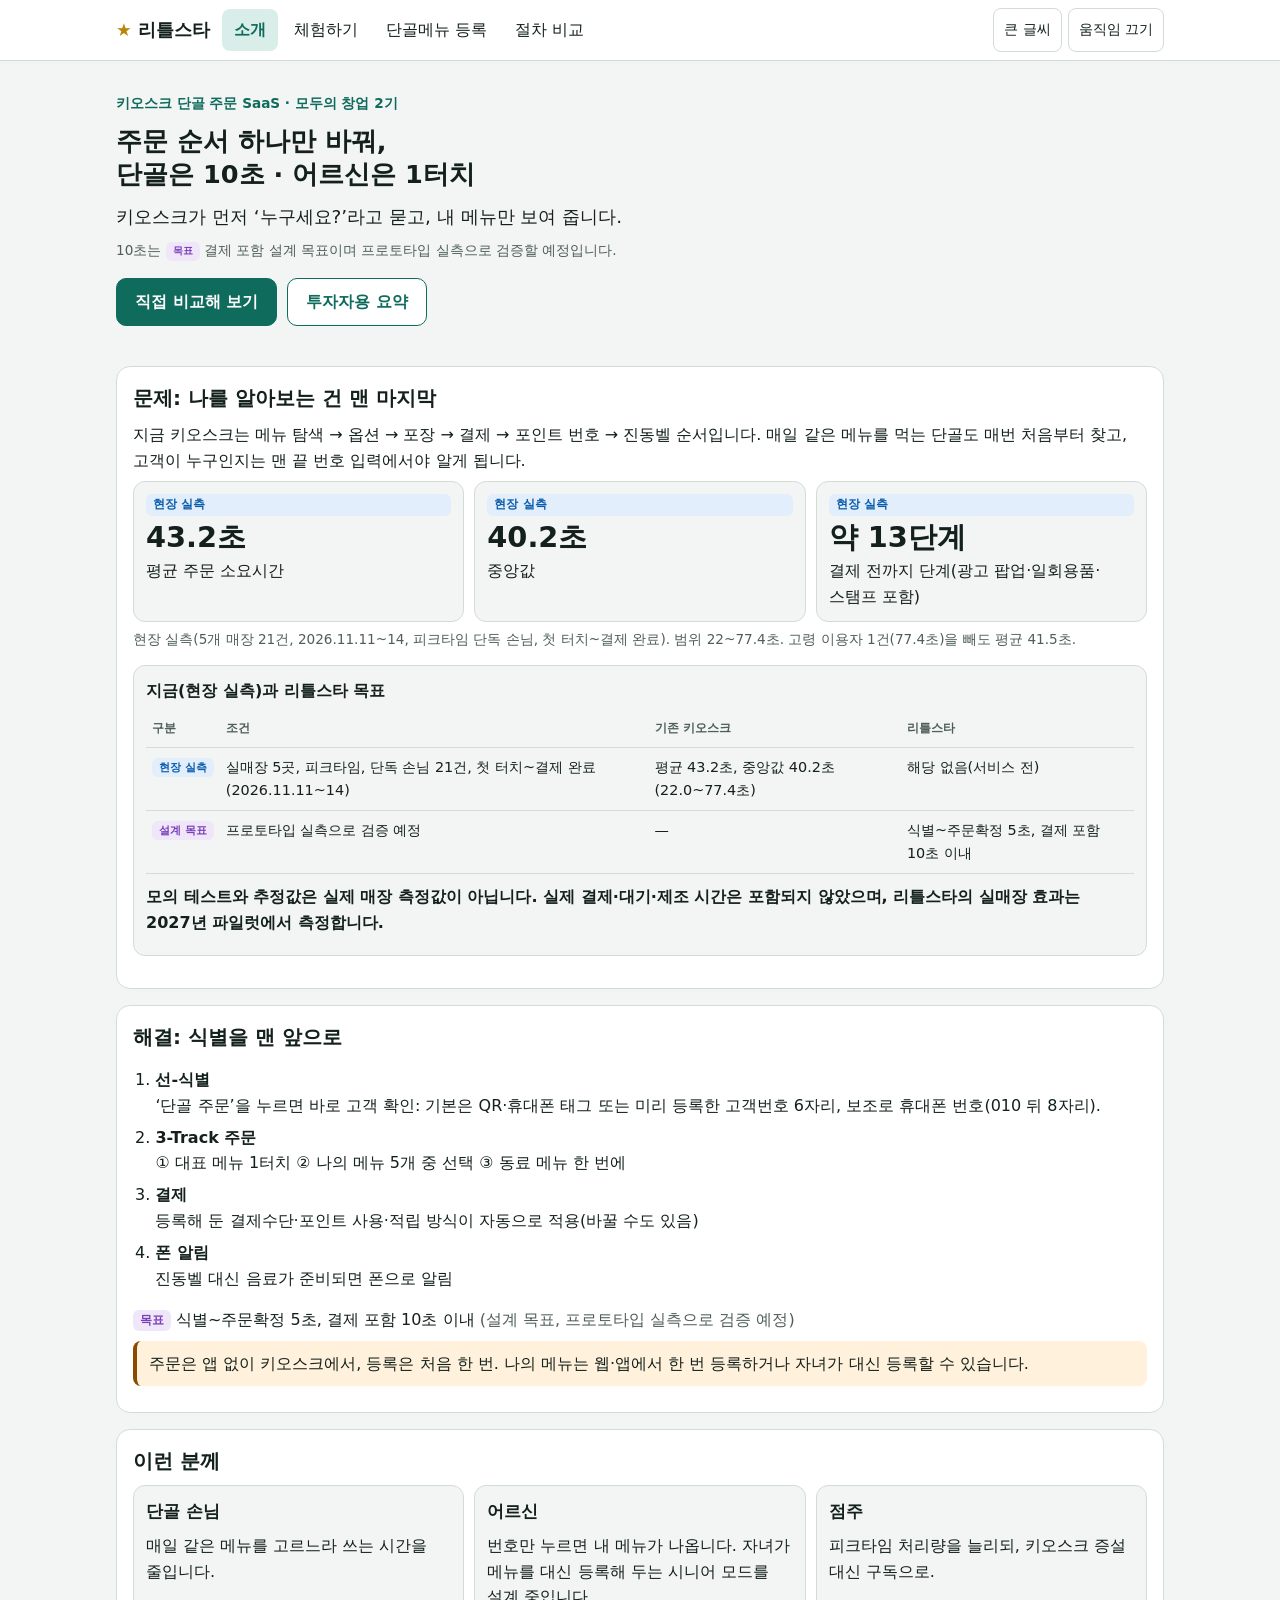
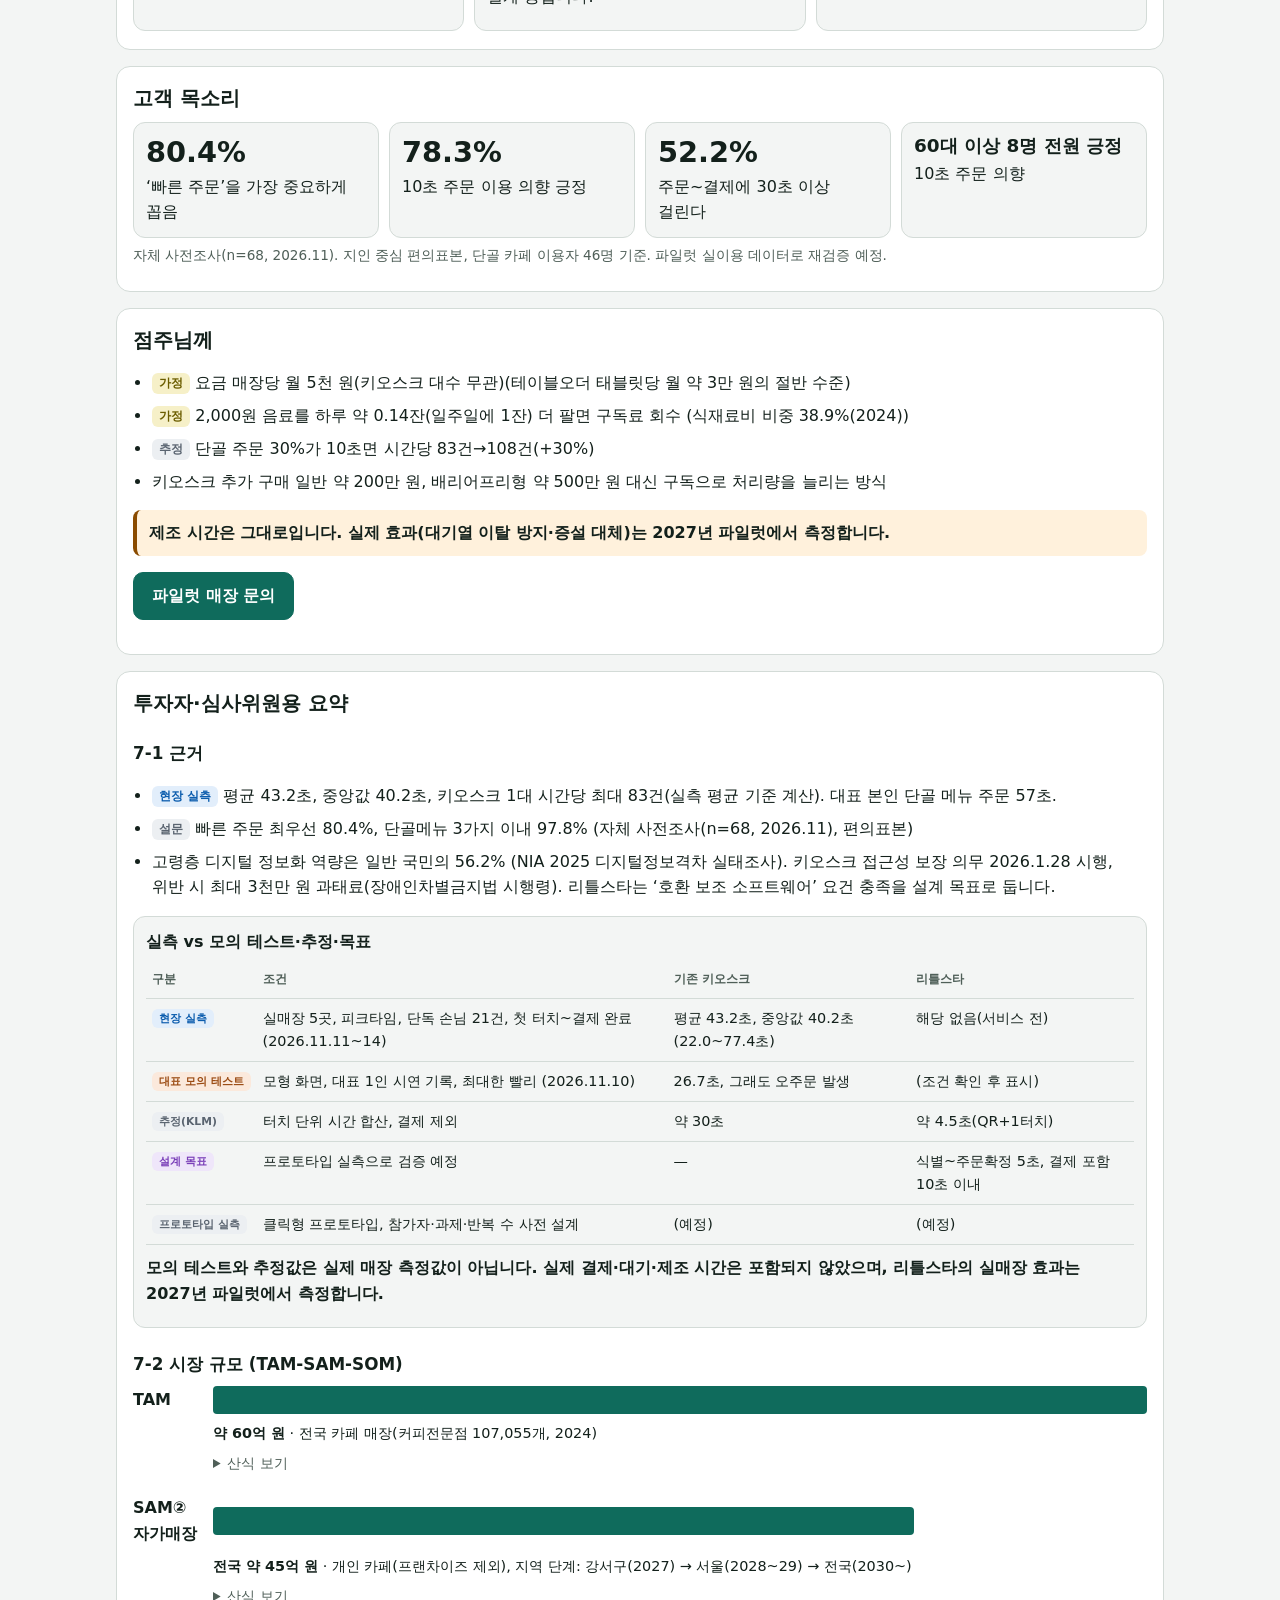
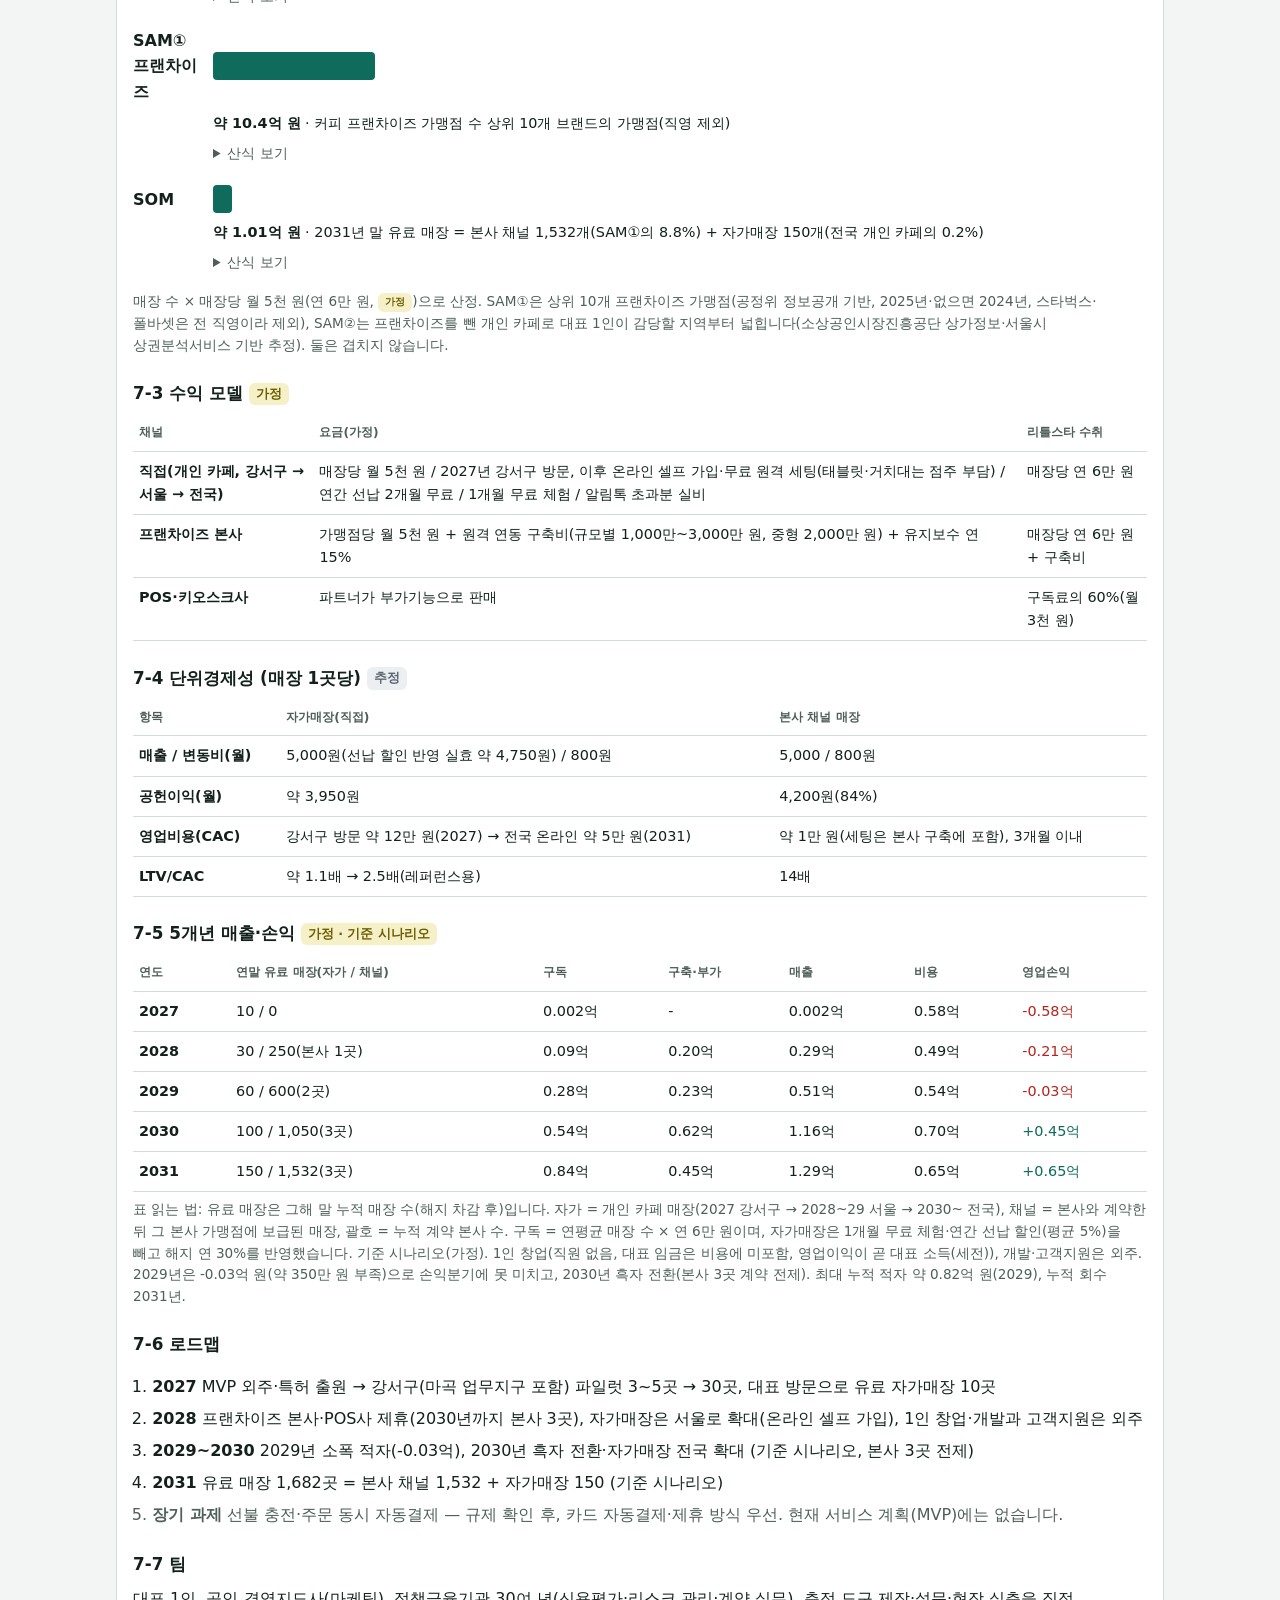
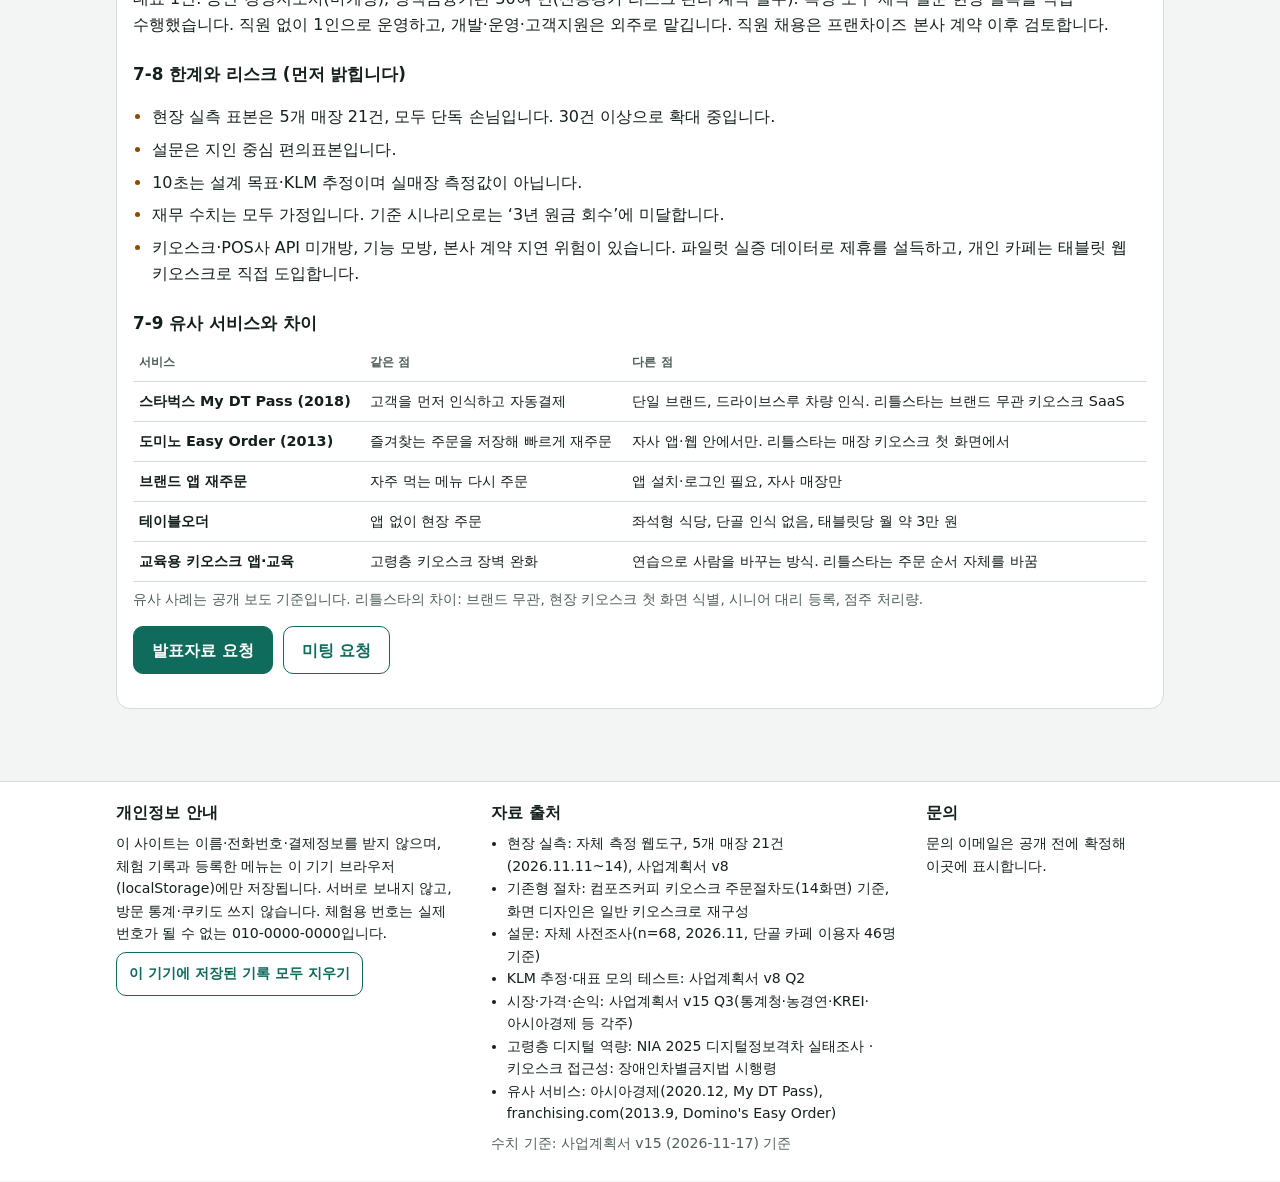
==== index.html @ 7ba75faf "리틀스타 웹 체험 공개 페이지 Co-Authored-By: Claude Opus 5.5 <noreply@anthropic.com> Claude-Session: https://cla" ====
<!doctype html>
<html lang="ko">
<head>
<meta charset="utf-8">
<meta name="viewport" content="width=device-width, initial-scale=1, viewport-fit=cover">
<title>리틀스타 주문 비교</title>
<meta name="description" content="키오스크가 먼저 '누구세요?'라고 묻고, 내 메뉴만 보여 줍니다. 기존형 키오스크와 리틀스타 주문 순서를 직접 비교해 보세요.">
<meta property="og:title" content="리틀스타 · 주문 순서 하나만 바꿔, 단골은 10초">
<meta property="og:description" content="기존형 키오스크와 리틀스타로 같은 메뉴를 모의 주문해 보고 시간 차이를 직접 확인하세요. (웹 모의 체험, 실제 매장 측정값 아님)">
<meta property="og:type" content="website">
<meta property="og:locale" content="ko_KR">
<meta property="og:image" content="og.png">
<meta name="robots" content="noindex">
<style>
/* 리틀스타 소개 사이트 — 모바일 우선, 외부 폰트·라이브러리 없음(오프라인 시연 대비) */
:root{
  --bg:#f3f5f4; --surface:#ffffff; --line:#d3dbd7; --fg:#13201b; --muted:#4f5f58;
  --accent:#0f6b5c; --accent-fg:#ffffff; --accent-soft:#d9eee8;
  --warn:#8a4b00; --warn-soft:#fff1dc;
  --star:#b8860b; --star-soft:#fff6d6;
  --c-field:#0b5cad; --c-field-bg:#e2eefb;
  --c-target:#7a3fb8; --c-target-bg:#efe6fa;
  --c-est:#5a6470; --c-est-bg:#eceff2;
  --c-mock:#9a4a12; --c-mock-bg:#fbe9dc;
  --c-mine:#0f6b5c; --c-mine-bg:#d9eee8;
  --c-assume:#6b5d00; --c-assume-bg:#f6f0c8;
  --k-bg:#20262b; --k-surface:#2c343a; --k-fg:#f3f5f4; --k-btn:#ffffff; --k-btn-fg:#13201b; --k-accent:#e0592a;
  --font:"Apple SD Gothic Neo","Malgun Gothic","Noto Sans KR",system-ui,sans-serif;
  --mono:ui-monospace,"SF Mono",Menlo,Consolas,monospace;
  --fs:16px; --kbtn:56px;
  color-scheme:light;
}
@media (prefers-color-scheme: dark){:root:not([data-theme="light"]){
  --bg:#0f1513; --surface:#18201d; --line:#33403a; --fg:#e7eeea; --muted:#a5b5ad;
  --accent:#4cc3aa; --accent-fg:#06231d; --accent-soft:#173a32;
  --warn:#f0b35a; --warn-soft:#3a2a12; --star:#f2c94c; --star-soft:#3a3115;
  --c-field:#8cc2ff; --c-field-bg:#13304f; --c-target:#cfa8ff; --c-target-bg:#33204f;
  --c-est:#c3ccd5; --c-est-bg:#2a3138; --c-mock:#ffb98a; --c-mock-bg:#46260f;
  --c-mine:#7fe0c9; --c-mine-bg:#173a32; --c-assume:#efe08a; --c-assume-bg:#3b3510;
  color-scheme:dark}}
:root[data-theme="dark"]{
  --bg:#0f1513; --surface:#18201d; --line:#33403a; --fg:#e7eeea; --muted:#a5b5ad;
  --accent:#4cc3aa; --accent-fg:#06231d; --accent-soft:#173a32;
  --warn:#f0b35a; --warn-soft:#3a2a12; --star:#f2c94c; --star-soft:#3a3115;
  color-scheme:dark}
html.big{--fs:20px; --kbtn:72px}
*{box-sizing:border-box}
[hidden]{display:none!important}
html{scroll-behavior:smooth}
html.calm{scroll-behavior:auto}
html.calm *{animation:none!important;transition:none!important}
@media (prefers-reduced-motion: reduce){html{scroll-behavior:auto} *{animation:none!important;transition:none!important}}
body{margin:0;background:var(--bg);color:var(--fg);font-family:var(--font);font-size:var(--fs);line-height:1.6;word-break:keep-all;overflow-wrap:anywhere;padding-bottom:calc(72px + env(safe-area-inset-bottom,0px))}
a{color:var(--accent)}
:focus-visible{outline:3px solid var(--accent);outline-offset:2px}
[tabindex="-1"]:focus{outline:none}
.sr{position:absolute!important;width:1px;height:1px;overflow:hidden;clip:rect(0 0 0 0);white-space:nowrap}
.skip{position:absolute;left:-999px;top:0;background:var(--accent);color:var(--accent-fg);padding:8px 12px;z-index:100}
.skip:focus{left:8px}
.muted{color:var(--muted)} .small{font-size:.85em}
h1{font-size:1.6em;line-height:1.3;margin:.4em 0 .4em;text-wrap:balance}
h2{font-size:1.25em;line-height:1.35;margin:0 0 .5em}
h3{font-size:1.05em;margin:1.4em 0 .5em}
p{margin:.5em 0}

/* top bar */
.topbar{position:sticky;top:0;z-index:20;background:var(--surface);border-bottom:1px solid var(--line)}
.topbar-in{max-width:1080px;margin:0 auto;padding:8px 16px;display:flex;align-items:center;gap:12px;flex-wrap:wrap}
.brand{font-weight:800;text-decoration:none;color:var(--fg);font-size:1.1em;display:flex;align-items:center;gap:6px}
.logo{color:var(--star)}
.nav{display:none;gap:4px;flex:1}
.nav a{padding:8px 12px;border-radius:8px;text-decoration:none;color:var(--fg)}
.nav a[aria-current="page"]{background:var(--accent-soft);color:var(--accent);font-weight:700}
.prefs{margin-left:auto;display:flex;gap:6px}
.pref{font:inherit;font-size:.85em;min-height:44px;padding:4px 10px;border-radius:8px;border:1px solid var(--line);background:var(--surface);color:var(--fg);cursor:pointer}
.pref[aria-pressed="true"]{background:var(--accent);color:var(--accent-fg);border-color:var(--accent)}
.tabbar{position:fixed;left:0;right:0;bottom:0;z-index:20;display:grid;grid-template-columns:repeat(4,1fr);background:var(--surface);border-top:1px solid var(--line);padding-bottom:env(safe-area-inset-bottom,0px)}
.tabbar a{display:flex;flex-direction:column;align-items:center;justify-content:center;min-height:60px;text-decoration:none;color:var(--muted);font-size:.8em;gap:2px}
.tabbar a span{font-size:1.3em;line-height:1}
.tabbar a[aria-current="page"]{color:var(--accent);font-weight:700}
@media (min-width:760px){.nav{display:flex}.tabbar{display:none}body{padding-bottom:0}}

main{max-width:1080px;margin:0 auto;padding:8px 16px 32px;outline:none}
.page{display:block}
.hero{padding:24px 0 8px}
.eyebrow{color:var(--accent);font-weight:700;font-size:.85em;margin:0}
.lead{font-size:1.15em}
.lead.sm{font-size:1.05em}
.cta-row{display:flex;gap:10px;flex-wrap:wrap;margin:16px 0}
.btn{display:inline-flex;align-items:center;justify-content:center;min-height:48px;padding:8px 18px;border-radius:10px;border:1.5px solid var(--accent);color:var(--accent);background:var(--surface);font:inherit;font-weight:700;text-decoration:none;cursor:pointer}
.btn.primary{background:var(--accent);color:var(--accent-fg)}
.btn.sm{min-height:44px;font-size:.9em;padding:6px 12px}
.btn.ghost{border-color:var(--line);color:var(--fg)}
.btn:disabled{opacity:.45;cursor:default}
.sec{background:var(--surface);border:1px solid var(--line);border-radius:14px;padding:18px 16px;margin:16px 0}
.cards3,.cards4{display:grid;gap:10px;grid-template-columns:1fr}
@media (min-width:560px){.cards3{grid-template-columns:repeat(3,1fr)}.cards4{grid-template-columns:repeat(2,1fr)}}
@media (min-width:900px){.cards4{grid-template-columns:repeat(4,1fr)}}
.card,.stat-card{border:1px solid var(--line);border-radius:12px;padding:12px;background:var(--bg)}
.card h3{margin:0 0 .3em}
.stat-card{display:flex;flex-direction:column;gap:4px}
.big-num{font-size:1.8em;line-height:1.2;font-variant-numeric:tabular-nums}
.big-num.sm{font-size:1.15em}
.foot{font-size:.85em;color:var(--muted)}
.note{background:var(--warn-soft);border-left:4px solid var(--warn);padding:10px 12px;border-radius:8px}
.note.strong{font-weight:700}
.chip{display:inline-block;font-size:.75em;font-weight:700;border-radius:6px;padding:1px 7px;vertical-align:.1em;white-space:nowrap}
.t-field{background:var(--c-field-bg);color:var(--c-field)}
.t-target{background:var(--c-target-bg);color:var(--c-target)}
.t-estimate{background:var(--c-est-bg);color:var(--c-est)}
.t-mock{background:var(--c-mock-bg);color:var(--c-mock)}
.t-mine{background:var(--c-mine-bg);color:var(--c-mine)}
.t-assume{background:var(--c-assume-bg);color:var(--c-assume)}
.t-survey{background:var(--c-est-bg);color:var(--c-est)}
.t-long{background:var(--warn-soft);color:var(--warn)}
.flow{padding-left:1.4em}
.flow li{margin:.4em 0}
.flow li b{display:block}
.ticks{padding-left:1.2em}
.ticks li{margin:.45em 0}
.ticks.warn li::marker{color:var(--warn)}
.road{padding-left:1.2em}
.road li{margin:.4em 0}
.road li.long{color:var(--muted)}

/* comparison block (PRD 4.4) */
.cmp{border:1px solid var(--line);border-radius:12px;padding:12px;margin:14px 0;background:var(--bg)}
.cmp h3,.cmp h4{margin:0 0 .5em;font-size:1em}
.tbl-wrap{overflow-x:auto;-webkit-overflow-scrolling:touch;max-width:100%}
.tbl{border-collapse:collapse;width:100%;font-size:.9em}
.tbl th,.tbl td{border-bottom:1px solid var(--line);padding:8px 6px;text-align:left;vertical-align:top}
.tbl thead th{font-size:.85em;color:var(--muted);font-weight:600}
.tbl tbody th{font-weight:700}
.cmp-cards{display:none}
@media (max-width:640px){
  .cmp .tbl{display:none}
  .cmp-cards{display:flex;flex-direction:column;gap:8px}
  .cmp-card{border:1px solid var(--line);border-radius:10px;padding:10px;background:var(--surface)}
  .cmp-card .cond{font-size:.85em;color:var(--muted)}
  .cmp-card dl{display:grid;grid-template-columns:auto 1fr;gap:2px 10px;margin:.4em 0 0}
  .cmp-card dt{color:var(--muted);font-size:.85em}
  .cmp-card dd{margin:0}
}
.cmp-fixed{font-size:1em;font-weight:600;margin-top:10px}

/* market bars */
.market{display:flex;flex-direction:column;gap:10px}
.mk{display:grid;grid-template-columns:4.5em 1fr;gap:8px;align-items:center}
.mk .bar{height:28px;background:var(--accent);border-radius:4px;min-width:6px}
.mk .lab{font-weight:700}
.mk .val{grid-column:2;font-size:.9em}
.mk details{grid-column:2;font-size:.85em;color:var(--muted)}
.mk summary{cursor:pointer;min-height:32px}

/* P&L */
.pnl table{display:none}
.pnl .yr{border:1px solid var(--line);border-radius:10px;padding:10px;margin:8px 0;background:var(--bg)}
.pnl .yr dl{display:grid;grid-template-columns:auto 1fr;gap:2px 12px;margin:.3em 0 0}
.pnl .yr dt{color:var(--muted);font-size:.85em}
.pnl .yr dd{margin:0;font-variant-numeric:tabular-nums}
.neg{color:#b3261e} .pos{color:var(--accent)}
@media (prefers-color-scheme: dark){.neg{color:#ff8a80}}
@media (min-width:700px){.pnl table{display:table}.pnl .yr{display:none}}

/* P4 steps */
.tabs{display:flex;gap:6px;margin:12px 0;flex-wrap:wrap}
.tabs [role="tab"]{font:inherit;min-height:44px;padding:6px 14px;border-radius:999px;border:1px solid var(--line);background:var(--surface);color:var(--fg);cursor:pointer}
.tabs [aria-selected="true"]{background:var(--accent);color:var(--accent-fg);border-color:var(--accent)}
.steps{display:grid;gap:12px;grid-template-columns:1fr 1fr}
.steps[data-view="legacy"] .col.ls,.steps[data-view="ls"] .col.legacy{display:none}
.steps[data-view="legacy"],.steps[data-view="ls"]{grid-template-columns:1fr}
@media (max-width:520px){.steps[data-view="both"]{grid-template-columns:1fr}}
.col{background:var(--surface);border:1px solid var(--line);border-radius:12px;padding:12px}
.col h2{font-size:1.05em}
.col small{display:block;color:var(--muted);font-weight:400;font-size:.8em}
.col ol{margin:0;padding-left:1.8em}
.col li{padding:5px 4px;border-bottom:1px dashed var(--line)}
.col li.ident{background:var(--star-soft);font-weight:800;border-radius:6px}
.col .here{color:var(--warn);font-weight:700;font-size:.85em;white-space:nowrap}
.col.ls li{padding:12px 4px}
.move{margin-top:10px;font-weight:700;color:var(--star);animation:slideIn 1s ease-out 1}
@keyframes slideIn{from{transform:translateY(240px);opacity:0}to{transform:none;opacity:1}}

/* footer */
.foot-site{background:var(--surface);border-top:1px solid var(--line);margin-top:24px}
.foot-in{max-width:1080px;margin:0 auto;padding:20px 16px;display:grid;gap:18px}
@media (min-width:760px){.foot-in{grid-template-columns:1.2fr 1.4fr .8fr}}
.foot-in h2{font-size:1em}
.foot-in p,.src{font-size:.88em}
.src{padding-left:1.1em;margin:0}

/* ===== P2 체험 ===== */
.task{border:2px solid var(--accent);border-radius:14px;padding:14px;background:var(--surface);margin:12px 0}
.task h2{font-size:1em;color:var(--accent);margin:0 0 .3em}
.task .what{font-size:1.25em;font-weight:800}
.task ul{margin:.3em 0 0;padding-left:1.1em}
.choice{display:grid;gap:10px;margin:12px 0}
@media (min-width:640px){.choice{grid-template-columns:1fr 1fr}}
.timerbar{display:flex;justify-content:space-between;align-items:center;gap:8px;margin:8px 0;font-size:.9em}
.timer{font-family:var(--mono);font-variant-numeric:tabular-nums;font-weight:700;font-size:1.1em}
.order-tag{font-weight:700}

/* kiosk frame — both kiosks share exactly the same button size/feel (공정성 규칙) */
.kiosk{background:var(--k-bg);color:var(--k-fg);border-radius:18px;padding:14px;max-width:520px;margin:0 auto;min-height:520px;display:flex;flex-direction:column;gap:12px;position:relative}
.kiosk .k-head{display:flex;justify-content:space-between;align-items:center;font-size:.85em;color:#c7d0d6}
.kiosk h2{color:var(--k-fg);font-size:1.3em;margin:4px 0;text-align:center}
.kiosk p{color:#dfe5e9}
.kb{font:inherit;font-weight:700;min-height:var(--kbtn);border-radius:12px;border:0;background:var(--k-btn);color:var(--k-btn-fg);padding:8px 10px;cursor:pointer;touch-action:manipulation;-webkit-tap-highlight-color:transparent;font-size:1em;line-height:1.25}
.kb.acc{background:var(--k-accent);color:#fff}
.kb.sec2{background:var(--k-surface);color:var(--k-fg);border:1.5px solid #56626b}
.kb[aria-pressed="true"],.kb[aria-checked="true"]{background:var(--k-accent);color:#fff}
.kb:focus-visible{outline:3px solid #ffd54a;outline-offset:2px}
.kgrid{display:grid;gap:8px;grid-template-columns:1fr 1fr}
.kgrid.three{grid-template-columns:repeat(3,1fr)}
.krow{display:flex;gap:8px;flex-wrap:wrap}
.krow > .kb{flex:1}
.kcats{display:flex;gap:6px;overflow-x:auto;padding-bottom:4px}
.kcats .kb{flex:0 0 auto;min-width:4.6em;padding:6px 12px}
.kitem{display:flex;flex-direction:column;align-items:center;justify-content:center;gap:2px;text-align:center}
.kitem .pr{font-weight:400;font-size:.85em;opacity:.75}
.kpager{display:flex;justify-content:space-between;align-items:center;gap:8px}
.kcart{background:var(--k-surface);border-radius:12px;padding:10px;display:flex;flex-direction:column;gap:8px;margin-top:auto}
.kcart ul{margin:0;padding-left:1.1em;font-size:.9em}
.kfoot{display:flex;gap:8px;margin-top:auto}
.kfoot .kb{flex:1}
.kopt{display:flex;flex-direction:column;gap:6px}
.kopt h3{margin:4px 0 0;font-size:.95em;color:#c7d0d6}
.kmodal{position:fixed;inset:0;background:rgba(10,14,16,.86);z-index:50;color:var(--k-fg);display:flex;align-items:center;justify-content:center;padding:14px}
.kmodal .box{background:var(--k-surface);border-radius:14px;padding:16px;width:100%;max-width:520px;display:flex;flex-direction:column;gap:10px;max-height:100%;overflow:auto}
.kpad{display:grid;grid-template-columns:repeat(3,1fr);gap:8px}
.kphone{font-family:var(--mono);font-size:1.6em;text-align:center;letter-spacing:.06em;background:#11161a;border-radius:10px;padding:10px}
.kwarn{background:#4a3410;color:#ffe2a8;border-radius:10px;padding:8px 10px;font-size:.85em}
.kcheck{display:flex;flex-direction:column;gap:8px}
.kstar{background:linear-gradient(135deg,#ffe28a,#ffc94d);color:#2a1d00}
.kstar small{display:block;font-weight:500}
.kmenu-list{display:flex;flex-direction:column;gap:8px}
.kmenu-list .kb{text-align:left}
.kmenu-list small{display:block;font-weight:400;opacity:.8}
.kdone{text-align:center;padding:30px 0}
.kdone .big{font-size:3em}

/* results */
.result{background:var(--surface);border:1px solid var(--line);border-radius:14px;padding:16px;margin:12px 0}
.result h2{margin-top:0}
.bars{display:flex;flex-direction:column;gap:10px;margin:10px 0}
.barrow{display:grid;grid-template-columns:5.2em 1fr auto;gap:8px;align-items:center}
.barrow .bar{height:22px;border-radius:4px;background:var(--c-mine);min-width:4px}
.barrow .bar.legacy{background:var(--muted)}
.barrow .sec-v{font-family:var(--mono);font-weight:700;font-variant-numeric:tabular-nums}
.rtbl{width:100%;border-collapse:collapse;font-size:.92em}
.rtbl th,.rtbl td{padding:6px 4px;border-bottom:1px solid var(--line);text-align:left}
.rtbl td{font-variant-numeric:tabular-nums}
.disclaimer{border:2px solid var(--warn);background:var(--warn-soft);border-radius:10px;padding:10px 12px;font-size:1em;font-weight:600;margin:12px 0}
.ok{color:var(--accent);font-weight:700}
.bad{color:#b3261e;font-weight:700}
.history{font-size:.9em}
.history li{margin:.2em 0}

/* ===== P3 ===== */
.step-h{display:flex;align-items:center;gap:8px;margin:18px 0 8px}
.step-h .n{display:inline-flex;align-items:center;justify-content:center;width:1.8em;height:1.8em;border-radius:50%;background:var(--accent);color:var(--accent-fg);font-weight:800;font-size:.9em}
.step-h h2{margin:0;font-size:1.1em}
.seg{display:flex;flex-wrap:wrap;gap:6px;margin:6px 0 10px}
.seg button,.pick{font:inherit;min-height:48px;padding:6px 14px;border-radius:10px;border:1.5px solid var(--line);background:var(--surface);color:var(--fg);cursor:pointer}
.seg button[aria-pressed="true"],.pick[aria-pressed="true"]{border-color:var(--accent);background:var(--accent-soft);color:var(--accent);font-weight:700}
.picks{display:grid;grid-template-columns:repeat(2,1fr);gap:6px}
@media (min-width:640px){.picks{grid-template-columns:repeat(3,1fr)}}
.field label{display:block;font-weight:700;margin-bottom:4px}
.field input,.field select{font:inherit;min-height:48px;padding:8px 10px;border:1.5px solid var(--line);border-radius:10px;background:var(--surface);color:var(--fg);width:100%;max-width:360px}
.mylist{list-style:none;padding:0;margin:0;display:flex;flex-direction:column;gap:8px}
.mylist li{border:1px solid var(--line);border-radius:12px;padding:10px;background:var(--surface);display:grid;grid-template-columns:1fr auto;gap:6px;align-items:center}
.mylist li.rep{border:2px solid var(--star);background:var(--star-soft)}
.mylist .ctrl{display:flex;gap:4px;flex-wrap:wrap;justify-content:flex-end}
.mylist .ctrl button{font:inherit;font-size:.85em;min-height:44px;min-width:44px;border-radius:8px;border:1px solid var(--line);background:var(--surface);color:var(--fg);cursor:pointer;padding:4px 8px}
.ident-card{border:1px dashed var(--line);border-radius:12px;padding:12px;font-size:.92em}
.rtbl thead th,.ok,.bad,.rtbl td:first-of-type{white-space:nowrap}
/* 11/17: 두 방식 나란히 선택 */
.pair-h{font-size:1.05em;margin:16px 0 8px}
.pair{display:grid;grid-template-columns:1fr 1fr;gap:8px}
.pick-card{display:flex;flex-direction:column;gap:6px;padding:12px 10px}
.pick-card h2{font-size:1em;margin:0}
.pick-card.suggested{border:2px solid var(--accent)}
.pick-card .chip{align-self:flex-start;margin:0}
.mini{margin:0;padding-left:1.2em;font-size:.85em}
.mini li{margin:.15em 0}
.mini small{color:var(--muted)}
.pick-btns{display:flex;flex-direction:column;gap:6px;margin-top:auto}
.pick-btns .btn{width:100%;padding:8px 6px;font-size:.92em}
.done-line{margin:0;font-size:.9em}
.linkish{font:inherit;background:none;border:0;padding:0;color:var(--accent);text-decoration:underline;cursor:pointer;min-height:auto}
.kmenu-list .kb small{display:block;font-weight:400;font-size:.8em;opacity:.8}
.spin{animation:spin 1.6s linear infinite;display:inline-block}
@keyframes spin{to{transform:rotate(360deg)}}
@media (min-width:640px){.pick-card{padding:16px}.mini{font-size:.92em}}
/* 11/17-2: 단골 주문 목록·수량 */
.kline{display:grid;grid-template-columns:1fr auto;gap:8px;align-items:center;background:var(--k-surface);border-radius:12px;padding:8px 10px}
.kline.rep{background:#3a3320}
.kstep{display:flex;align-items:center;gap:6px}
.kstep .kb{min-width:var(--kbtn);padding:4px}
.kstep b{min-width:1.6em;text-align:center;font-size:1.2em}
.kok{background:#1f4d3f;color:#d9fbe9;border-radius:10px;padding:8px 10px;margin:0;font-weight:700;font-size:.92em}
.stepper{display:flex;align-items:center;gap:10px;margin:4px 0 8px}
.stepper button{font:inherit;min-height:48px;min-width:48px;border-radius:10px;border:1.5px solid var(--line);background:var(--surface);color:var(--fg);cursor:pointer;font-size:1.2em}
.stepper button:disabled{opacity:.4}
.stepper b{min-width:1.5em;text-align:center;font-size:1.2em}
.kstep .kb{font-size:1.5em;line-height:1;display:inline-flex;align-items:center;justify-content:center}
.kb small{display:block;font-weight:400;font-size:.8em;opacity:.9}

.hl-grid{display:grid;gap:14px;margin:10px 0}
@media (min-width:760px){.hl-grid{grid-template-columns:1fr 1fr}}
.hl{border:1px solid var(--line, #ccc);border-radius:10px;padding:12px}
.hl h3{margin:0 0 4px;font-size:1.15em}
.hl .sec-v{font-size:1.5em}
.hl .barrow .bar{height:30px}

.stagebar{display:flex;gap:8px;list-style:none;padding:0;margin:0 0 12px;flex-wrap:wrap}
.stagebar li{flex:1 1 200px;border:1px solid var(--line);border-radius:8px;padding:8px 10px;color:var(--muted)}
.stagebar li b{display:inline-block;min-width:1.6em;text-align:center;border-radius:50%;background:var(--line);margin-right:4px}
.stagebar li[aria-current]{border-color:var(--accent,#0e6b5c);color:var(--fg);font-weight:700}
.mylist li[aria-current]{outline:2px solid var(--accent,#0e6b5c)}

</style>
<script>try{var p=JSON.parse(localStorage.getItem("ls_prefs")||"{}");if(p.big)document.documentElement.classList.add("big");if(p.calm)document.documentElement.classList.add("calm");}catch(e){}</script>
</head>
<body>
<a class="skip" href="#main">본문으로 건너뛰기</a>

<header class="topbar">
  <div class="topbar-in">
    <a class="brand" href="#home" aria-label="리틀스타 홈"><span class="logo" aria-hidden="true">★</span> 리틀스타</a>
    <nav class="nav" aria-label="주 메뉴">
      <a href="#home" data-route="home">소개</a>
      <a href="#try" data-route="try">체험하기</a>
      <a href="#my-menu" data-route="my-menu">단골메뉴 등록</a>
      <a href="#compare" data-route="compare">절차 비교</a>
    </nav>
    <div class="prefs">
      <button type="button" class="pref" id="btnBig" aria-pressed="false">큰 글씨</button>
      <button type="button" class="pref" id="btnCalm" aria-pressed="false" title="화면 움직임(애니메이션) 끄기">움직임 끄기</button>
    </div>
  </div>
</header>

<main id="main" tabindex="-1">

<!-- ========================= P1 홈 ========================= -->
<section class="page" data-page="home" aria-labelledby="h-home">
  <div class="hero">
    <p class="eyebrow">키오스크 단골 주문 SaaS · 모두의 창업 2기</p>
    <h1 id="h-home">주문 순서 하나만 바꿔,<br>단골은 10초 · 어르신은 1터치</h1>
    <p class="lead">키오스크가 먼저 ‘누구세요?’라고 묻고, 내 메뉴만 보여 줍니다.</p>
    <p class="small muted">10초는 <span class="chip t-target">목표</span> 결제 포함 설계 목표이며 프로토타입 실측으로 검증할 예정입니다.</p>
    <div class="cta-row">
      <a class="btn primary" href="#try">직접 비교해 보기</a>
      <a class="btn" href="#investor" data-scroll="investor">투자자용 요약</a>
    </div>
  </div>

  <section class="sec" aria-labelledby="h-problem">
    <h2 id="h-problem">문제: 나를 알아보는 건 맨 마지막</h2>
    <p>지금 키오스크는 메뉴 탐색 → 옵션 → 포장 → 결제 → 포인트 번호 → 진동벨 순서입니다. 매일 같은 메뉴를 먹는 단골도 매번 처음부터 찾고, 고객이 누구인지는 맨 끝 번호 입력에서야 알게 됩니다.</p>
    <div class="cards3">
      <div class="stat-card"><span class="chip t-field">현장 실측</span><b class="big-num"><span data-f="field.mean"></span>초</b><span>평균 주문 소요시간</span></div>
      <div class="stat-card"><span class="chip t-field">현장 실측</span><b class="big-num"><span data-f="field.median"></span>초</b><span>중앙값</span></div>
      <div class="stat-card"><span class="chip t-field">현장 실측</span><b class="big-num" data-f="field.legacySteps"></b><span>결제 전까지 단계(광고 팝업·일회용품·스탬프 포함)</span></div>
    </div>
    <p class="foot">현장 실측(<span data-f="field.stores"></span>개 매장 <span data-f="field.n"></span>건, <span data-f="field.period"></span>, 피크타임 단독 손님, 첫 터치~결제 완료). 범위 <span data-f="field.min"></span>~<span data-f="field.max"></span>초. 고령 이용자 1건(<span data-f="field.elderly"></span>초)을 빼도 평균 <span data-f="field.meanExElderly"></span>초.</p>
    <div data-cmp="summary"></div>
  </section>

  <section class="sec" aria-labelledby="h-solution">
    <h2 id="h-solution">해결: 식별을 맨 앞으로</h2>
    <ol class="flow">
      <li><b>선-식별</b><span>‘단골 주문’을 누르면 바로 고객 확인: 기본은 QR·휴대폰 태그 또는 미리 등록한 고객번호 6자리, 보조로 휴대폰 번호(010 뒤 8자리).</span></li>
      <li><b>3-Track 주문</b><span>① 대표 메뉴 1터치 ② 나의 메뉴 5개 중 선택 ③ 동료 메뉴 한 번에</span></li>
      <li><b>결제</b><span>등록해 둔 결제수단·포인트 사용·적립 방식이 자동으로 적용(바꿀 수도 있음)</span></li>
      <li><b>폰 알림</b><span>진동벨 대신 음료가 준비되면 폰으로 알림</span></li>
    </ol>
    <p><span class="chip t-target">목표</span> 식별~주문확정 <span data-f="target.identToConfirm"></span>초, 결제 포함 <span data-f="target.withPayment"></span>초 이내 <span class="muted">(설계 목표, 프로토타입 실측으로 검증 예정)</span></p>
    <p class="note">주문은 앱 없이 키오스크에서, 등록은 처음 한 번. 나의 메뉴는 웹·앱에서 한 번 등록하거나 자녀가 대신 등록할 수 있습니다.</p>
  </section>

  <section class="sec" aria-labelledby="h-who">
    <h2 id="h-who">이런 분께</h2>
    <div class="cards3">
      <div class="card"><h3>단골 손님</h3><p>매일 같은 메뉴를 고르느라 쓰는 시간을 줄입니다.</p></div>
      <div class="card"><h3>어르신</h3><p>번호만 누르면 내 메뉴가 나옵니다. 자녀가 메뉴를 대신 등록해 두는 시니어 모드를 설계 중입니다.</p></div>
      <div class="card"><h3>점주</h3><p>피크타임 처리량을 늘리되, 키오스크 증설 대신 구독으로.</p></div>
    </div>
  </section>

  <section class="sec" aria-labelledby="h-voice">
    <h2 id="h-voice">고객 목소리</h2>
    <div class="cards4">
      <div class="stat-card"><b class="big-num"><span data-f="survey.fastFirst"></span>%</b><span>‘빠른 주문’을 가장 중요하게 꼽음</span></div>
      <div class="stat-card"><b class="big-num"><span data-f="survey.tenSecPositive"></span>%</b><span>10초 주문 이용 의향 긍정</span></div>
      <div class="stat-card"><b class="big-num"><span data-f="survey.over30s"></span>%</b><span>주문~결제에 30초 이상 걸린다</span></div>
      <div class="stat-card"><b class="big-num sm" data-f="survey.senior60Positive"></b><span>10초 주문 의향</span></div>
    </div>
    <p class="foot"><span data-f="survey.label"></span>. <span data-f="survey.note"></span>.</p>
  </section>

  <section class="sec" aria-labelledby="h-owner">
    <h2 id="h-owner">점주님께</h2>
    <ul class="ticks">
      <li><span class="chip t-assume">가정</span> 요금 <span data-f="pricing.direct"></span>(<span data-f="pricing.tableOrder"></span>의 절반 수준)</li>
      <li><span class="chip t-assume">가정</span> 2,000원 음료를 <span data-f="pricing.paybackCups"></span> 더 팔면 구독료 회수 (<span data-f="pricing.foodCost"></span>)</li>
      <li><span class="chip t-estimate">추정</span> <span data-f="pricing.throughput"></span></li>
      <li><span data-f="pricing.kioskCost"></span> 대신 구독으로 처리량을 늘리는 방식</li>
    </ul>
    <p class="note strong">제조 시간은 그대로입니다. 실제 효과(대기열 이탈 방지·증설 대체)는 2027년 파일럿에서 측정합니다.</p>
    <div class="cta-row"><a class="btn primary" data-mail="파일럿 매장 참여 문의" href="#home">파일럿 매장 문의</a></div>
  </section>

  <section class="sec investor" id="investor" aria-labelledby="h-investor">
    <h2 id="h-investor">투자자·심사위원용 요약</h2>

    <h3>7-1 근거</h3>
    <ul class="ticks">
      <li><span class="chip t-field">현장 실측</span> 평균 <span data-f="field.mean"></span>초, 중앙값 <span data-f="field.median"></span>초, 키오스크 1대 시간당 최대 <span data-f="field.throughputPerHour"></span>건(실측 평균 기준 계산). 대표 본인 단골 메뉴 주문 <span data-f="field.ownerOrder"></span>초.</li>
      <li><span class="chip t-survey">설문</span> 빠른 주문 최우선 <span data-f="survey.fastFirst"></span>%, 단골메뉴 3가지 이내 <span data-f="survey.within3menus"></span>% (<span data-f="survey.label"></span>, 편의표본)</li>
      <li>고령층 디지털 정보화 역량은 일반 국민의 <span data-f="regulation.niaSenior"></span>% (<span data-f="regulation.niaSource"></span>). 키오스크 접근성 보장 의무 <span data-f="regulation.barrierFree"></span>(<span data-f="regulation.barrierFreeSource"></span>). 리틀스타는 ‘호환 보조 소프트웨어’ 요건 충족을 설계 목표로 둡니다.</li>
    </ul>
    <div data-cmp="full"></div>

    <h3>7-2 시장 규모 (TAM-SAM-SOM)</h3>
    <div class="market" id="market"></div>
    <p class="foot">매장 수 × 매장당 월 5천 원(연 6만 원, <span class="chip t-assume">가정</span>)으로 산정. SAM①은 상위 10개 프랜차이즈 가맹점(공정위 정보공개 기반, 2025년·없으면 2024년, 스타벅스·폴바셋은 전 직영이라 제외), SAM②는 프랜차이즈를 뺀 개인 카페로 대표 1인이 감당할 지역부터 넓힙니다(소상공인시장진흥공단 상가정보·서울시 상권분석서비스 기반 추정). 둘은 겹치지 않습니다.</p>

    <h3>7-3 수익 모델 <span class="chip t-assume">가정</span></h3>
    <div class="tbl-wrap"><table class="tbl" id="tblChannels"><caption class="sr">채널별 요금과 리틀스타 수취</caption><thead><tr><th scope="col">채널</th><th scope="col">요금(가정)</th><th scope="col">리틀스타 수취</th></tr></thead><tbody></tbody></table></div>

    <h3>7-4 단위경제성 (매장 1곳당) <span class="chip t-estimate">추정</span></h3>
    <div class="tbl-wrap"><table class="tbl" id="tblUnit"><caption class="sr">매장 1곳당 단위경제성</caption><thead><tr><th scope="col">항목</th><th scope="col">자가매장(직접)</th><th scope="col">본사 채널 매장</th></tr></thead><tbody></tbody></table></div>

    <h3>7-5 5개년 매출·손익 <span class="chip t-assume">가정 · 기준 시나리오</span></h3>
    <div class="pnl" id="pnl"></div>
    <p class="foot" data-f="pnlNote"></p>

    <h3>7-6 로드맵</h3>
    <ol class="road">
      <li><b>2027</b> MVP 외주·특허 출원 → 강서구(마곡 업무지구 포함) 파일럿 3~5곳 → 30곳, 대표 방문으로 유료 자가매장 10곳</li>
      <li><b>2028</b> 프랜차이즈 본사·POS사 제휴(2030년까지 본사 3곳), 자가매장은 서울로 확대(온라인 셀프 가입), 1인 창업·개발과 고객지원은 외주</li>
      <li><b>2029~2030</b> 2029년 소폭 적자(-0.03억), 2030년 흑자 전환·자가매장 전국 확대 (기준 시나리오, 본사 3곳 전제)</li>
      <li><b>2031</b> 유료 매장 1,682곳 = 본사 채널 1,532 + 자가매장 150 (기준 시나리오)</li>
      <li class="long"><b>장기 과제</b> 선불 충전·주문 동시 자동결제 — 규제 확인 후, 카드 자동결제·제휴 방식 우선. 현재 서비스 계획(MVP)에는 없습니다.</li>
    </ol>

    <h3>7-7 팀</h3>
    <p>대표 1인. 공인 경영지도사(마케팅), 정책금융기관 30여 년(신용평가·리스크 관리·계약 실무). 측정 도구 제작·설문·현장 실측을 직접 수행했습니다. 직원 없이 1인으로 운영하고, 개발·운영·고객지원은 외주로 맡깁니다. 직원 채용은 프랜차이즈 본사 계약 이후 검토합니다.</p>

    <h3>7-8 한계와 리스크 (먼저 밝힙니다)</h3>
    <ul class="ticks warn">
      <li>현장 실측 표본은 <span data-f="field.stores"></span>개 매장 <span data-f="field.n"></span>건, 모두 단독 손님입니다. 30건 이상으로 확대 중입니다.</li>
      <li>설문은 지인 중심 편의표본입니다.</li>
      <li>10초는 설계 목표·KLM 추정이며 실매장 측정값이 아닙니다.</li>
      <li>재무 수치는 모두 가정입니다. 기준 시나리오로는 ‘3년 원금 회수’에 미달합니다.</li>
      <li>키오스크·POS사 API 미개방, 기능 모방, 본사 계약 지연 위험이 있습니다. 파일럿 실증 데이터로 제휴를 설득하고, 개인 카페는 태블릿 웹 키오스크로 직접 도입합니다.</li>
    </ul>

    <h3>7-9 유사 서비스와 차이</h3>
    <div class="tbl-wrap"><table class="tbl">
      <caption class="sr">유사 서비스와 리틀스타 비교</caption>
      <thead><tr><th scope="col">서비스</th><th scope="col">같은 점</th><th scope="col">다른 점</th></tr></thead>
      <tbody>
        <tr><th scope="row">스타벅스 My DT Pass (2018)</th><td>고객을 먼저 인식하고 자동결제</td><td>단일 브랜드, 드라이브스루 차량 인식. 리틀스타는 브랜드 무관 키오스크 SaaS</td></tr>
        <tr><th scope="row">도미노 Easy Order (2013)</th><td>즐겨찾는 주문을 저장해 빠르게 재주문</td><td>자사 앱·웹 안에서만. 리틀스타는 매장 키오스크 첫 화면에서</td></tr>
        <tr><th scope="row">브랜드 앱 재주문</th><td>자주 먹는 메뉴 다시 주문</td><td>앱 설치·로그인 필요, 자사 매장만</td></tr>
        <tr><th scope="row">테이블오더</th><td>앱 없이 현장 주문</td><td>좌석형 식당, 단골 인식 없음, 태블릿당 월 약 3만 원</td></tr>
        <tr><th scope="row">교육용 키오스크 앱·교육</th><td>고령층 키오스크 장벽 완화</td><td>연습으로 사람을 바꾸는 방식. 리틀스타는 주문 순서 자체를 바꿈</td></tr>
      </tbody>
    </table></div>
    <p class="foot">유사 사례는 공개 보도 기준입니다. 리틀스타의 차이: 브랜드 무관, 현장 키오스크 첫 화면 식별, 시니어 대리 등록, 점주 처리량.</p>

    <div class="cta-row">
      <a class="btn primary" data-mail="리틀스타 발표자료 요청" href="#home">발표자료 요청</a>
      <a class="btn" data-mail="리틀스타 미팅 요청" href="#home">미팅 요청</a>
    </div>
  </section>
</section>

<!-- ========================= P2 체험 ========================= -->
<section class="page" data-page="try" aria-labelledby="h-try" hidden>
  <h1 id="h-try">주문 순서 비교 체험</h1>
  <div id="tryRoot"></div>
</section>

<!-- ========================= P3 단골메뉴 ========================= -->
<section class="page" data-page="my-menu" aria-labelledby="h-my" hidden>
  <h1 id="h-my">단골메뉴 등록 <span class="chip t-mine">시연용</span></h1>
  <p class="lead sm">주문은 앱 없이 키오스크에서, 등록은 처음 한 번. 여기서 등록한 메뉴로 리틀스타 체험을 해 볼 수 있습니다.</p>
  <p class="note">이 화면은 시연용입니다. 실제 매장 키오스크와 연동되지 않으며, 이름·전화번호·결제정보를 받지 않습니다. 등록 내용은 이 기기 브라우저에만 저장됩니다.</p>
  <div id="myRoot"></div>
</section>

<!-- ========================= P4 절차 비교 ========================= -->
<section class="page" data-page="compare" aria-labelledby="h-cmp" hidden>
  <h1 id="h-cmp">주문 절차 비교</h1>
  <p class="lead sm">차이는 단 하나, <b>‘나를 알아보는 순서’</b>입니다.</p>
  <div class="tabs" role="tablist" aria-label="보기 방식">
    <button role="tab" type="button" id="tab-both" aria-selected="true" aria-controls="steps">나란히</button>
    <button role="tab" type="button" id="tab-legacy" aria-selected="false" aria-controls="steps">기존 키오스크</button>
    <button role="tab" type="button" id="tab-ls" aria-selected="false" aria-controls="steps">리틀스타</button>
  </div>
  <div class="steps" id="steps" data-view="both" role="tabpanel" aria-labelledby="tab-both">
    <div class="col legacy">
      <h2>기존 키오스크 <small>결제 전 약 13단계</small></h2>
      <ol>
        <li>매장/포장 선택</li><li>카테고리 선택</li><li>메뉴 탐색</li><li>메뉴 선택</li><li>온도·옵션</li><li>장바구니</li><li>광고 팝업</li><li>주문 확인</li><li>일회용품</li><li>스탬프 방법</li>
        <li class="ident">★ 번호 입력(식별) <span class="here">← 식별이 여기</span></li>
        <li>결제 수단</li><li>카드 삽입·승인</li>
      </ol>
    </div>
    <div class="col ls">
      <h2>리틀스타 <small>4단계</small></h2>
      <ol>
        <li class="ident">★ 단골 주문 → 고객 확인 (QR·태그 / 고객번호 6자리 / 보조: 휴대폰 번호)</li><li>나의 메뉴 확인 → 주문하기(1터치, 수량 ± 가능)</li><li>등록한 결제수단이 자동 선택된 화면에서 [결제하기]</li><li>폰 알림(진동벨 대신)</li>
      </ol>
      <p class="move" aria-hidden="true">식별이 11번째 → 1번째로</p>
    </div>
  </div>
  <p class="foot">기존형 단계는 A매장 키오스크 주문절차도(14화면)를 바탕으로 정리했습니다. 체험 페이지의 기존형 화면은 이 순서를 그대로 따릅니다(특정 브랜드 디자인 아님).</p>
  <p class="note"><span class="chip t-long">장기 과제</span> 선불 자동결제를 켜면 리틀스타 3단계 ‘결제’가 2단계 주문 확정과 합쳐집니다. 규제 확인 후 추진하며 현재 계획(MVP)에는 없습니다.</p>
  <ul class="ticks">
    <li><b>단골</b>은 시간: 매일 같은 메뉴를 처음부터 찾지 않습니다.</li>
    <li><b>어르신</b>은 접근성: 메뉴판 탐색 대신 번호만 누릅니다.</li>
    <li><b>점주</b>는 피크타임: 대기열 이탈과 키오스크 증설비 부담을 줄입니다.</li>
  </ul>
  <div data-cmp="full"></div>
  <div class="cta-row"><a class="btn primary" href="#try">직접 해 보기</a></div>
</section>

</main>

<footer class="foot-site">
  <div class="foot-in">
    <section aria-labelledby="h-privacy">
      <h2 id="h-privacy">개인정보 안내</h2>
      <p>이 사이트는 이름·전화번호·결제정보를 받지 않으며, 체험 기록과 등록한 메뉴는 이 기기 브라우저(localStorage)에만 저장됩니다. 서버로 보내지 않고, 방문 통계·쿠키도 쓰지 않습니다. 체험용 번호는 실제 번호가 될 수 없는 010-0000-0000입니다.</p>
      <button type="button" class="btn sm" id="btnWipe">이 기기에 저장된 기록 모두 지우기</button>
      <span class="small muted" id="wipeMsg" role="status"></span>
    </section>
    <section aria-labelledby="h-src">
      <h2 id="h-src">자료 출처</h2>
      <ul class="src">
        <li>현장 실측: 자체 측정 웹도구, 5개 매장 21건(2026.11.11~14), 사업계획서 v8</li>
        <li>기존형 절차: 컴포즈커피 키오스크 주문절차도(14화면) 기준, 화면 디자인은 일반 키오스크로 재구성</li>
        <li>설문: 자체 사전조사(n=68, 2026.11, 단골 카페 이용자 46명 기준)</li>
        <li>KLM 추정·대표 모의 테스트: 사업계획서 v8 Q2</li>
        <li>시장·가격·손익: 사업계획서 v15 Q3(통계청·농경연·KREI·아시아경제 등 각주)</li>
        <li>고령층 디지털 역량: NIA 2025 디지털정보격차 실태조사 · 키오스크 접근성: 장애인차별금지법 시행령</li>
        <li>유사 서비스: 아시아경제(2020.12, My DT Pass), franchising.com(2013.9, Domino's Easy Order)</li>
      </ul>
      <p class="small muted">수치 기준: <span data-f="version"></span></p>
    </section>
    <section aria-labelledby="h-contact">
      <h2 id="h-contact">문의</h2>
      <p id="contactLine"></p>
    </section>
  </div>
</footer>

<nav class="tabbar" aria-label="하단 메뉴">
  <a href="#home" data-route="home"><span aria-hidden="true">⌂</span>소개</a>
  <a href="#try" data-route="try"><span aria-hidden="true">▶</span>체험</a>
  <a href="#my-menu" data-route="my-menu"><span aria-hidden="true">★</span>단골메뉴</a>
  <a href="#compare" data-route="compare"><span aria-hidden="true">⇄</span>절차 비교</a>
</nav>

<div id="live" class="sr" aria-live="polite"></div>
<script>
/* 리틀스타 소개 사이트 — 수치 설정 파일(PRD C-03).
 * 사이트의 모든 근거 수치는 이 파일 한 곳에서 읽습니다. 실측 표본이 늘어나면 여기만 고치세요.
 * 근거: 사업계획서 v15(2026-11-17), PRD v10 4.2·4.4.
 * 주의: file:// 로 열어도 작동하도록 JSON 대신 JS 파일(window.FACTS)로 둡니다.
 */
window.FACTS = {
  version: "사업계획서 v15 (2026-11-17) 기준",
  contactEmail: "", // 【확인】 문의 이메일 확정 후 입력. 비어 있으면 '공개 전 확정' 안내가 표시됩니다.

  field: {
    label: "현장 실측",
    stores: 5, n: 21, period: "2026.11.11~14",
    condition: "실매장 5곳, 피크타임, 단독 손님 21건, 첫 터치~결제 완료",
    mean: 43.2, median: 40.2, min: 22.0, max: 77.4,
    elderly: 77.4, meanExElderly: 41.5,
    throughputPerHour: 83,
    legacySteps: "약 13단계",
    legacyStepsNote: "결제 전까지, 광고 팝업·일회용품·스탬프 포함 (A매장 주문 절차 기준)",
    ownerOrder: 57 // 대표 본인 단골 메뉴 주문(대표 실측)
  },

  mock: {
    label: "모의 테스트",
    legacy: 26.7,
    legacyNote: "대표 1인 시연 기록(모형 화면, 최대한 빨리), 그래도 오주문 발생",
    date: "2026.11.10",
    littlestar: null, // 【확인】 조건 확인 전 비공개(PRD 4.4). 값을 넣지 마세요.
    littlestarNote: "조건 확인 후 표시"
  },

  klm: { label: "추정(KLM)", legacy: 30, littlestar: 4.5, condition: "터치 단위 시간 합산, 결제 제외", littlestarNote: "QR+1터치" },

  target: { label: "목표", identToConfirm: 5, withPayment: 10, note: "설계 목표(프로토타입 실측으로 검증 예정)" },

  // ★ 결제 승인 대기(가정). 결제수단별 값을 아래 approvalSec 한 곳에서 바꾸면 체험·결과·안내 문구 전체에 반영됩니다.
  //   두 방식(현행·리틀스타)에 같은 결제수단이면 같은 값이 적용되고, 결과 총 시간에 포함됩니다.
  payment: {
    label: "가정",
    approvalSec: { card: 3.0, easy: 2.0, prepaid: 2.0 }, // 신용·체크카드 / 간편결제 / 선불충전금(간편결제와 같다고 가정)
    basis: "작가님 현장 체험 기준 가정값: 카드 약 3초, 간편결제 약 2초(선불충전금은 간편결제와 같다고 가정). 매장 실측 후 교체",
    ref: "참고: 해외 공개 자료(미국 결제대행사 Cayan, 2017)는 카드 승인 평균 약 4초. 국내 VAN 환경과 다를 수 있어 사용하지 않음"
  },

  survey: {
    label: "자체 사전조사(n=68, 2026.11)",
    n: 68, regulars: 46,
    fastFirst: 80.4, tenSecPositive: 78.3, over30s: 52.2, within3menus: 97.8,
    senior60Positive: "60대 이상 8명 전원 긍정", autoChargePositive: 39.1,
    note: "지인 중심 편의표본, 단골 카페 이용자 46명 기준. 파일럿 실이용 데이터로 재검증 예정"
  },

  regulation: {
    niaSenior: 56.2, niaSource: "NIA 2025 디지털정보격차 실태조사",
    barrierFree: "2026.1.28 시행, 위반 시 최대 3천만 원 과태료",
    barrierFreeSource: "장애인차별금지법 시행령"
  },

  market: [
    { k: "TAM", def: "전국 카페 매장(커피전문점 107,055개, 2024)", formula: "약 100,000개 × 매장당 연 6만 원", value: "약 60억 원", v: 60 },
    { k: "SAM② 자가매장", def: "개인 카페(프랜차이즈 제외), 지역 단계: 강서구(2027) → 서울(2028~29) → 전국(2030~)", formula: "강서구 약 730 → 서울 약 15,100 → 전국 약 75,000곳(추정) × 연 6만 원", value: "전국 약 45억 원", v: 45 },
    { k: "SAM① 프랜차이즈", def: "커피 프랜차이즈 가맹점 수 상위 10개 브랜드의 가맹점(직영 제외)", formula: "17,321개 × 연 6만 원 (메가 3,969 · 컴포즈 3,325 · 빽다방 1,819 · 더벤티 1,287 · 텐퍼센트 976 · 매머드 813 = 2025년, 이디야 2,562 · 투썸 1,510 · 하삼동 644 · 더리터 416 = 2024년)", value: "약 10.4억 원", v: 10.4 },
    { k: "SOM", def: "2031년 말 유료 매장 = 본사 채널 1,532개(SAM①의 8.8%) + 자가매장 150개(전국 개인 카페의 0.2%)", formula: "약 1,682개 × 연 6만 원", value: "약 1.01억 원", v: 1.01 }
  ],

  pricing: {
    direct: "매장당 월 5천 원(키오스크 대수 무관)", tableOrder: "테이블오더 태블릿당 월 약 3만 원",
    paybackCups: "하루 약 0.14잔(일주일에 1잔)", foodCost: "식재료비 비중 38.9%(2024)",
    throughput: "단골 주문 30%가 10초면 시간당 83건→108건(+30%)",
    kioskCost: "키오스크 추가 구매 일반 약 200만 원, 배리어프리형 약 500만 원"
  },

  channels: [
    ["직접(개인 카페, 강서구 → 서울 → 전국)", "매장당 월 5천 원 / 2027년 강서구 방문, 이후 온라인 셀프 가입·무료 원격 세팅(태블릿·거치대는 점주 부담) / 연간 선납 2개월 무료 / 1개월 무료 체험 / 알림톡 초과분 실비", "매장당 연 6만 원"],
    ["프랜차이즈 본사", "가맹점당 월 5천 원 + 원격 연동 구축비(규모별 1,000만~3,000만 원, 중형 2,000만 원) + 유지보수 연 15%", "매장당 연 6만 원 + 구축비"],
    ["POS·키오스크사", "파트너가 부가기능으로 판매", "구독료의 60%(월 3천 원)"]
  ],

  unitEconomics: [
    ["매출 / 변동비(월)", "5,000원(선납 할인 반영 실효 약 4,750원) / 800원", "5,000 / 800원"],
    ["공헌이익(월)", "약 3,950원", "4,200원(84%)"],
    ["영업비용(CAC)", "강서구 방문 약 12만 원(2027) → 전국 온라인 약 5만 원(2031)", "약 1만 원(세팅은 본사 구축에 포함), 3개월 이내"],
    ["LTV/CAC", "약 1.1배 → 2.5배(레퍼런스용)", "14배"]
  ],

  pnl: [
    { y: "2027", stores: "10 / 0", sub: "0.002억", extra: "-", rev: "0.002억", cost: "0.58억", op: "-0.58억" },
    { y: "2028", stores: "30 / 250(본사 1곳)", sub: "0.09억", extra: "0.20억", rev: "0.29억", cost: "0.49억", op: "-0.21억" },
    { y: "2029", stores: "60 / 600(2곳)", sub: "0.28억", extra: "0.23억", rev: "0.51억", cost: "0.54억", op: "-0.03억" },
    { y: "2030", stores: "100 / 1,050(3곳)", sub: "0.54억", extra: "0.62억", rev: "1.16억", cost: "0.70억", op: "+0.45억" },
    { y: "2031", stores: "150 / 1,532(3곳)", sub: "0.84억", extra: "0.45억", rev: "1.29억", cost: "0.65억", op: "+0.65억" }
  ],
  pnlNote: "표 읽는 법: 유료 매장은 그해 말 누적 매장 수(해지 차감 후)입니다. 자가 = 개인 카페 매장(2027 강서구 → 2028~29 서울 → 2030~ 전국), 채널 = 본사와 계약한 뒤 그 본사 가맹점에 보급된 매장, 괄호 = 누적 계약 본사 수. 구독 = 연평균 매장 수 × 연 6만 원이며, 자가매장은 1개월 무료 체험·연간 선납 할인(평균 5%)을 빼고 해지 연 30%를 반영했습니다. 기준 시나리오(가정). 1인 창업(직원 없음, 대표 임금은 비용에 미포함, 영업이익이 곧 대표 소득(세전)), 개발·고객지원은 외주. 2029년은 -0.03억 원(약 350만 원 부족)으로 손익분기에 못 미치고, 2030년 흑자 전환(본사 3곳 계약 전제). 최대 누적 적자 약 0.82억 원(2029), 누적 회수 2031년."
};

</script>
<script>
/* 체험용 가상 매장·메뉴 데이터(PRD 9장 유지보수: menu 데이터 1곳).
 * 실제 브랜드 메뉴·가격이 아닙니다. 가격은 화면 구성을 위한 체험용 값입니다.
 * temps: 가능한 온도, coffee: 샷 추가 가능 여부
 */
window.MENU = {
  stores: [
    { id: "a", name: "리틀스타 데모 카페 A" },
    { id: "b", name: "리틀스타 데모 카페 B" },
    { id: "c", name: "리틀스타 데모 카페 C" }
  ],
  categories: [
    { id: "rec", name: "추천" },
    { id: "coffee", name: "커피" },
    { id: "decaf", name: "디카페인" },
    { id: "latte", name: "라떼" },
    { id: "drink", name: "음료·티" },
    { id: "dessert", name: "디저트" }
  ],
  items: [
    { id: "americano", name: "아메리카노", cat: ["coffee", "rec"], price: 1500, temps: ["HOT", "ICED"], coffee: true },
    { id: "cafelatte", name: "카페라떼", cat: ["coffee", "latte"], price: 2900, temps: ["HOT", "ICED"], coffee: true },
    { id: "vanillalatte", name: "바닐라라떼", cat: ["coffee", "latte", "rec"], price: 3300, temps: ["HOT", "ICED"], coffee: true },
    { id: "cappuccino", name: "카푸치노", cat: ["coffee"], price: 2900, temps: ["HOT", "ICED"], coffee: true },
    { id: "hazelnut", name: "헤이즐넛 아메리카노", cat: ["coffee"], price: 2000, temps: ["HOT", "ICED"], coffee: true },
    { id: "coldbrew", name: "콜드브루", cat: ["coffee"], price: 3000, temps: ["ICED"], coffee: true },
    { id: "espresso", name: "에스프레소", cat: ["coffee"], price: 1500, temps: ["HOT"], coffee: true },
    { id: "caramelmac", name: "카라멜마키아토", cat: ["coffee", "latte"], price: 3500, temps: ["HOT", "ICED"], coffee: true },
    { id: "mocha", name: "카페모카", cat: ["coffee", "latte"], price: 3500, temps: ["HOT", "ICED"], coffee: true },
    { id: "einspanner", name: "아인슈페너", cat: ["coffee"], price: 3700, temps: ["ICED"], coffee: true },
    { id: "d_americano", name: "디카페인 아메리카노", cat: ["decaf"], price: 2500, temps: ["HOT", "ICED"], coffee: true },
    { id: "d_latte", name: "디카페인 카페라떼", cat: ["decaf"], price: 3400, temps: ["HOT", "ICED"], coffee: true },
    { id: "d_vanilla", name: "디카페인 바닐라라떼", cat: ["decaf"], price: 3800, temps: ["HOT", "ICED"], coffee: true },
    { id: "d_coldbrew", name: "디카페인 콜드브루", cat: ["decaf"], price: 3500, temps: ["ICED"], coffee: true },
    { id: "d_hazelnut", name: "디카페인 헤이즐넛 아메리카노", cat: ["decaf"], price: 3000, temps: ["HOT", "ICED"], coffee: true },
    { id: "d_cappuccino", name: "디카페인 카푸치노", cat: ["decaf"], price: 3400, temps: ["HOT", "ICED"], coffee: true },
    { id: "greentealatte", name: "녹차라떼", cat: ["latte", "drink"], price: 3300, temps: ["HOT", "ICED"], coffee: false },
    { id: "chocolatte", name: "초코라떼", cat: ["latte", "drink"], price: 3300, temps: ["HOT", "ICED"], coffee: false },
    { id: "lemonade", name: "레몬에이드", cat: ["drink", "rec"], price: 3500, temps: ["ICED"], coffee: false },
    { id: "peachtea", name: "복숭아 아이스티", cat: ["drink"], price: 3000, temps: ["ICED"], coffee: false },
    { id: "chamomile", name: "캐모마일 티", cat: ["drink"], price: 2500, temps: ["HOT", "ICED"], coffee: false },
    { id: "yuzutea", name: "유자차", cat: ["drink"], price: 3300, temps: ["HOT", "ICED"], coffee: false },
    { id: "croffle", name: "크로플", cat: ["dessert", "rec"], price: 3000, temps: [], coffee: false, food: true },
    { id: "cookie", name: "초코칩 쿠키", cat: ["dessert"], price: 2000, temps: [], coffee: false, food: true },
    { id: "cheesecake", name: "치즈케이크", cat: ["dessert"], price: 4500, temps: [], coffee: false, food: true }
  ],
  options: {
    size: ["기본", "큰 사이즈"],
    shot: [0, 1, 2],
    sweet: ["기본", "덜 달게", "더 달게"],
    ice: ["적게", "보통", "많이"]
  },
  demoCustomerNo: "246810", // 데모 고객의 체험용 고객번호(6자리)
  // 체험 과제 기본값(데모 고객 메뉴). PRD 6.2 예시. 【확인】 대표 확정 필요
  demoTask: { itemId: "d_americano", temp: "ICED", size: "기본", shot: 1, sweet: "기본", ice: "보통", takeout: true }
};

</script>
<script>
/* 리틀스타 소개 사이트 — 정적 단일 페이지 앱(서버 전송 없음, localStorage만 사용) */
(function () {
  "use strict";
  var F = window.FACTS, M = window.MENU;
  var $ = function (s, r) { return (r || document).querySelector(s); };
  var $$ = function (s, r) { return Array.prototype.slice.call((r || document).querySelectorAll(s)); };
  function esc(s) { return String(s == null ? "" : s).replace(/[&<>"']/g, function (c) { return { "&": "&amp;", "<": "&lt;", ">": "&gt;", '"': "&quot;", "'": "&#39;" }[c]; }); }
  function get(path, obj) { return path.split(".").reduce(function (o, k) { return o == null ? o : o[k]; }, obj); }
  function fmt(n) { return typeof n === "number" ? (Number.isInteger(n) ? String(n) : n.toFixed(1)) : n; }
  function s1(ms) { return (ms / 1000).toFixed(1); }
  var store = {
    get: function (k, d) { try { var v = localStorage.getItem(k); return v == null ? d : JSON.parse(v); } catch (e) { return d; } },
    set: function (k, v) { try { localStorage.setItem(k, JSON.stringify(v)); return true; } catch (e) { return false; } },
    del: function (k) { try { localStorage.removeItem(k); } catch (e) {} }
  };
  function announce(t) { var l = $("#live"); if (l) { l.textContent = ""; setTimeout(function () { l.textContent = t; }, 30); } }

  /* ---------- 공통: 큰 글씨·움직임 끄기 ---------- */
  var prefs = store.get("ls_prefs", {});
  function applyPrefs() {
    document.documentElement.classList.toggle("big", !!prefs.big);
    document.documentElement.classList.toggle("calm", !!prefs.calm);
    $("#btnBig").setAttribute("aria-pressed", prefs.big ? "true" : "false");
    $("#btnCalm").setAttribute("aria-pressed", prefs.calm ? "true" : "false");
  }
  $("#btnBig").addEventListener("click", function () { prefs.big = !prefs.big; store.set("ls_prefs", prefs); applyPrefs(); });
  $("#btnCalm").addEventListener("click", function () { prefs.calm = !prefs.calm; store.set("ls_prefs", prefs); applyPrefs(); });
  applyPrefs();

  /* ---------- 공통: 수치 채우기(C-03) ---------- */
  $$("[data-f]").forEach(function (el) { var v = get(el.getAttribute("data-f"), F); el.textContent = v == null ? "" : fmt(v); });

  /* ---------- 문의(C-04) ---------- */
  function mailHref(subject) { return "mailto:" + F.contactEmail + "?subject=" + encodeURIComponent(subject); }
  $$("[data-mail]").forEach(function (a) {
    if (F.contactEmail) { a.href = mailHref(a.getAttribute("data-mail")); }
    else { a.href = "#contact-pending"; a.addEventListener("click", function (e) { e.preventDefault(); $("#contactLine").scrollIntoView(); $("#contactLine").focus && $("#contactLine").setAttribute("tabindex", "-1"); $("#contactLine").focus(); }); }
  });
  $("#contactLine").innerHTML = F.contactEmail
    ? '<a href="' + mailHref("리틀스타 문의") + '">' + esc(F.contactEmail) + "</a>"
    : "문의 이메일은 공개 전에 확정해 이곳에 표시합니다.";

  /* ---------- 4.4 실측 vs 모의 테스트 비교 블록(C-08) ---------- */
  var CMP_FIXED = "모의 테스트와 추정값은 실제 매장 측정값이 아닙니다. 실제 결제·대기·제조 시간은 포함되지 않았으며, 리틀스타의 실매장 효과는 2027년 파일럿에서 측정합니다.";
  function cmpRows() {
    var f = F.field, m = F.mock, k = F.klm, t = F.target;
    return [
      { name: "현장 실측", chip: "t-field", cond: f.condition + " (" + f.period + ")", legacy: "평균 " + f.mean + "초, 중앙값 " + f.median + "초 (" + f.min.toFixed(1) + "~" + f.max + "초)", ls: "해당 없음(서비스 전)" },
      { name: "대표 모의 테스트", chip: "t-mock", cond: "모형 화면, 대표 1인 시연 기록, 최대한 빨리 (" + m.date + ")", legacy: m.legacy + "초, 그래도 오주문 발생", ls: m.littlestar == null ? "(" + m.littlestarNote + ")" : m.littlestar + "초" },
      { name: "추정(KLM)", chip: "t-estimate", cond: k.condition, legacy: "약 " + k.legacy + "초", ls: "약 " + k.littlestar + "초(" + k.littlestarNote + ")" },
      { name: "설계 목표", chip: "t-target", cond: "프로토타입 실측으로 검증 예정", legacy: "—", ls: "식별~주문확정 " + t.identToConfirm + "초, 결제 포함 " + t.withPayment + "초 이내" },
      { name: "프로토타입 실측", chip: "t-estimate", cond: "클릭형 프로토타입, 참가자·과제·반복 수 사전 설계", legacy: "(예정)", ls: "(예정)" }
    ];
  }
  function cmpTable(rows) {
    var h = '<div class="tbl-wrap"><table class="tbl"><caption class="sr">실측과 모의 테스트·추정·목표 비교</caption><thead><tr><th scope="col">구분</th><th scope="col">조건</th><th scope="col">기존 키오스크</th><th scope="col">리틀스타</th></tr></thead><tbody>';
    rows.forEach(function (r) { h += '<tr><th scope="row"><span class="chip ' + r.chip + '">' + esc(r.name) + "</span></th><td>" + esc(r.cond) + "</td><td>" + esc(r.legacy) + "</td><td>" + esc(r.ls) + "</td></tr>"; });
    h += "</tbody></table></div><div class=\"cmp-cards\">";
    rows.forEach(function (r) { h += '<div class="cmp-card"><span class="chip ' + r.chip + '">' + esc(r.name) + '</span><div class="cond">조건: ' + esc(r.cond) + "</div><dl><dt>기존</dt><dd>" + esc(r.legacy) + "</dd><dt>리틀스타</dt><dd>" + esc(r.ls) + "</dd></dl></div>"; });
    return h + "</div>";
  }
  function renderCmp(el) {
    var mode = el.getAttribute("data-cmp"), rows = cmpRows();
    if (mode === "summary") rows = [rows[0], rows[3]];
    el.className = "cmp";
    el.innerHTML = "<h3>" + (mode === "summary" ? "지금(현장 실측)과 리틀스타 목표" : "실측 vs 모의 테스트·추정·목표") + "</h3>" + cmpTable(rows) + '<p class="cmp-fixed">' + esc(CMP_FIXED) + "</p>";
  }
  $$("[data-cmp]").forEach(renderCmp);

  /* ---------- P1 투자자 섹션 표 ---------- */
  (function () {
    var max = Math.max.apply(null, F.market.map(function (x) { return x.v; }));
    $("#market").innerHTML = F.market.map(function (x) {
      return '<div class="mk"><span class="lab">' + esc(x.k) + '</span><div class="bar" style="width:' + Math.max(2, x.v / max * 100) + '%" aria-hidden="true"></div><span class="val"><b>' + esc(x.value) + "</b> · " + esc(x.def) + '</span><details><summary>산식 보기</summary>' + esc(x.formula) + "</details></div>";
    }).join("");
    $("#tblChannels tbody").innerHTML = F.channels.map(function (r) { return '<tr><th scope="row">' + esc(r[0]) + "</th><td>" + esc(r[1]) + "</td><td>" + esc(r[2]) + "</td></tr>"; }).join("");
    $("#tblUnit tbody").innerHTML = F.unitEconomics.map(function (r) { return '<tr><th scope="row">' + esc(r[0]) + "</th><td>" + esc(r[1]) + "</td><td>" + esc(r[2]) + "</td></tr>"; }).join("");
    var cls = function (v) { return v.charAt(0) === "-" ? "neg" : v.charAt(0) === "+" ? "pos" : ""; };
    var t = '<div class="tbl-wrap"><table class="tbl"><caption class="sr">5개년 매출·손익(기준 시나리오, 가정)</caption><thead><tr><th scope="col">연도</th><th scope="col">연말 유료 매장(자가 / 채널)</th><th scope="col">구독</th><th scope="col">구축·부가</th><th scope="col">매출</th><th scope="col">비용</th><th scope="col">영업손익</th></tr></thead><tbody>';
    F.pnl.forEach(function (r) { t += '<tr><th scope="row">' + r.y + "</th><td>" + esc(r.stores) + "</td><td>" + r.sub + "</td><td>" + r.extra + "</td><td>" + r.rev + "</td><td>" + r.cost + '</td><td class="' + cls(r.op) + '">' + r.op + "</td></tr>"; });
    t += "</tbody></table></div>";
    F.pnl.forEach(function (r) { t += '<div class="yr"><b>' + r.y + "년</b><dl><dt>연말 유료 매장(자가 / 채널)</dt><dd>" + esc(r.stores) + "</dd><dt>매출</dt><dd>" + r.rev + " (구독 " + r.sub + ", 구축·부가 " + r.extra + ")</dd><dt>비용</dt><dd>" + r.cost + '</dd><dt>영업손익</dt><dd class="' + cls(r.op) + '">' + r.op + "</dd></dl></div>"; });
    $("#pnl").innerHTML = t;
  })();

  /* ---------- 개인정보: 기록 지우기(C-11) ---------- */
  $("#btnWipe").addEventListener("click", function () {
    ["ls_my", "ls_runs", "ls_prefs"].forEach(store.del);
    prefs = {}; applyPrefs(); my.load(); if (route === "my-menu") my.render(); if (route === "try") { tryp.reset(); tryp.render(); }
    $("#wipeMsg").textContent = "이 기기에 저장된 체험 기록·등록 메뉴·화면 설정을 지웠습니다.";
  });

  /* ---------- P4 탭 ---------- */
  $$(".tabs [role=tab]").forEach(function (b) {
    b.addEventListener("click", function () {
      $$(".tabs [role=tab]").forEach(function (x) { x.setAttribute("aria-selected", x === b ? "true" : "false"); });
      var v = b.id === "tab-legacy" ? "legacy" : b.id === "tab-ls" ? "ls" : "both";
      $("#steps").setAttribute("data-view", v); $("#steps").setAttribute("aria-labelledby", b.id);
    });
  });

  /* ---------- 메뉴 도우미 ---------- */
  function item(id) { for (var i = 0; i < M.items.length; i++) if (M.items[i].id === id) return M.items[i]; return null; }
  function defaultSpec(it) { return { itemId: it.id, temp: it.temps[0] || null, size: it.food ? null : "기본", shot: 0, sweet: it.food ? null : "기본", ice: "보통", takeout: true }; }
  function describe(s, noTake) {
    var it = item(s.itemId); if (!it) return "";
    var p = [];
    if (s.temp) p.push(s.temp === "ICED" ? "아이스" : "따뜻하게");
    p.push(it.name);
    if (!it.food) {
      if (s.size && s.size !== "기본") p.push(s.size);
      if (it.coffee && s.shot) p.push("샷 +" + s.shot);
      if (s.sweet && s.sweet !== "기본") p.push(s.sweet);
      if (s.temp === "ICED" && s.ice !== "보통") p.push("얼음 " + s.ice);
    }
    if (!noTake) p.push(s.takeout ? "포장" : "매장");
    return p.join(" · ");
  }
  function price(s) { var it = item(s.itemId); return it ? it.price + (s.size === "큰 사이즈" ? 500 : 0) + (it.coffee ? (s.shot || 0) * 500 : 0) : 0; }
  function sameDrink(a, b) {
    var it = item(b.itemId), diff = [];
    if (a.itemId !== b.itemId) { diff.push("메뉴"); return diff; }
    if (it.food) return diff;
    if ((a.temp || null) !== (b.temp || null)) diff.push("온도");
    if (a.size !== b.size) diff.push("사이즈");
    if (it.coffee && (a.shot || 0) !== (b.shot || 0)) diff.push("샷");
    if (a.sweet !== b.sweet) diff.push("당도");
    if (b.temp === "ICED" && a.ice !== b.ice) diff.push("얼음량");
    return diff;
  }

  /* ---------- 결제·적립 설정(오프라인 결제 때 고르는 것) ---------- */
  var PAY = { card: "신용·체크카드", easy: "간편결제", prepaid: "선불충전금" };
  var USEPT = { none: "사용 안 함", point: "포인트 먼저 사용", stamp: "스탬프 쿠폰 먼저 사용" };
  var EARN = { stamp: "스탬프 적립", point: "포인트 적립", none: "적립 안 함" };
  var RECEIPT = { no: "영수증 미출력", yes: "영수증 출력" };
  var DEMO_POINT = 1200; // 체험용 보유 포인트(가상)
  function defaultProfile() { return { takeout: true, pay: "card", usePt: "none", earn: "stamp", cups: [], receipt: "no" }; }
  function profileOf(d) {
    var p = defaultProfile();
    if (d && d.profile) { for (var k in d.profile) p[k] = d.profile[k]; }
    else if (d && d.menus && d.menus[0] && d.menus[0].takeout === false) p.takeout = false;
    return p;
  }
  function profLine(p) { return (p.takeout ? "포장" : "매장") + " · " + PAY[p.pay] + " · " + EARN[p.earn] + " · " + (p.usePt === "none" ? "포인트·스탬프 사용 안 함" : USEPT[p.usePt]); }
  function specKey(s) { var it = item(s.itemId); if (!it) return s.itemId; if (it.food) return it.id; return [it.id, s.temp || "", s.size, it.coffee ? s.shot || 0 : 0, s.sweet, s.temp === "ICED" ? s.ice : ""].join("|"); }
  function qtyMap(lines) { var m = {}; lines.forEach(function (l) { var k = specKey(l); m[k] = (m[k] || 0) + (l.qty || 1); }); return m; }
  function sameOrder(lines, taskLines) {
    var a = qtyMap(lines), b = qtyMap(taskLines.filter(function (x) { return (x.qty || 1) > 0; })), why = [];
    var keys = {}; Object.keys(a).concat(Object.keys(b)).forEach(function (k) { keys[k] = 1; });
    var miss = 0, extra = 0, qty = 0;
    Object.keys(keys).forEach(function (k) { if (!a[k]) miss++; else if (!b[k]) extra++; else if (a[k] !== b[k]) qty++; });
    if (miss) why.push("과제 메뉴·옵션과 다름");
    if (extra) why.push("과제에 없는 메뉴 포함");
    if (qty) why.push("수량 다름");
    return why;
  }
  function orderTotal(lines) { return lines.reduce(function (s, l) { return s + price(l) * (l.qty || 1); }, 0); }
  function discount(lines, usePt) {
    var t = orderTotal(lines);
    if (usePt === "point") return Math.min(DEMO_POINT, t);
    if (usePt === "stamp") { var drinks = lines.filter(function (l) { return !item(l.itemId).food; }); return drinks.length ? Math.min.apply(null, drinks.map(price)) : 0; }
    return 0;
  }

  /* =====================================================================
   * P3 단골메뉴 등록
   * ===================================================================== */
  var my = {
    data: null, draft: null, t0: null, edit: false, cat: "decaf", cur: null, msg: "", stage: "menu", editIdx: null,
    load: function () { this.data = store.get("ls_my", null); },
    has: function () { return !!(this.data && this.data.menus && this.data.menus.length && this.data.done !== false); }, // 최종 저장까지 끝난 경우만
    partial: function () { return !!(this.data && this.data.menus && this.data.menus.length && this.data.done === false); }, // 메뉴만 저장됨
    addLib: function (d, m) { d.lib = d.lib || []; var k = specKey(m); if (d.lib.some(function (x) { return specKey(x) === k; })) return; var c = JSON.parse(JSON.stringify(m)); delete c.rep; c.qty = m.qty || 1; d.lib.unshift(c); d.lib = d.lib.slice(0, 10); },
    rep: function () { if (!this.has()) return null; var r = this.data.menus.filter(function (m) { return m.rep; })[0]; return r || this.data.menus[0]; },
    profile: function () { return profileOf(this.data); },
    startEdit: function (stage) {
      this.edit = true; this.stage = stage || "menu"; this.editIdx = null;
      this.draft = this.data && this.data.menus ? JSON.parse(JSON.stringify(this.data)) : { alias: "", store: M.stores[0].id, menus: [], regSeconds: null, lib: [] };
      var self = this; this.draft.lib = this.draft.lib || []; this.draft.menus.forEach(function (m) { self.addLib(self.draft, m); });
      this.draft.profile = profileOf(this.draft);
      this.draft.menus.forEach(function (m) { if (!m.qty) m.qty = 1; });
      this.t0 = null; this.cur = null; this.msg = "";
    },
    render: function () {
      var root = $("#myRoot");
      if (!this.edit) {
        if (this.has()) { root.innerHTML = this.savedView(); }
        else { this.startEdit(this.partial() ? "prof" : "menu"); root.innerHTML = this.editView(); }
      } else root.innerHTML = this.editView();
    },
    savedView: function () {
      var d = this.data, p = this.profile(), st = M.stores.filter(function (s) { return s.id === d.store; })[0];
      var h = '<div class="sec"><h2>저장된 나의 메뉴 <span class="chip t-mine">이 기기에만 저장</span></h2>';
      h += "<p>" + esc(d.alias || "나") + " · " + esc(st ? st.name : "") + "</p>";
      h += '<ul class="mylist">' + d.menus.map(function (m, i) { return "<li" + (m.rep ? ' class="rep"' : "") + "><span>" + (m.rep ? "★ " : (i + 1) + ". ") + esc(describe(m, true)) + " × " + (m.qty || 1) + "</span></li>"; }).join("") + "</ul>";
      h += '<p><b>결제·적립 설정</b>: ' + esc(profLine(p)) + (p.cups.length ? " · 일회용품 " + esc(p.cups.join("·")) : "") + " · " + RECEIPT[p.receipt] + "</p>";
      h += '<p>체험용 고객번호: <b class="num">' + esc(d.customerNo || "-") + '</b> <span class="small muted">(리틀스타 키오스크에서 휴대폰 번호 대신 입력하는 6자리. 체험용이며 실제 서비스와 무관)</span></p>';
      if (d.regSeconds != null) h += '<p><span class="chip t-mine">내 체험 기록</span> 최초 1회 등록에 <b>' + d.regSeconds.toFixed(1) + "초</b> 걸렸습니다. 이후 주문부터는 이 과정이 없습니다.</p>";
      h += '<div class="cta-row"><a class="btn primary" href="#try">이 메뉴로 주문 체험하기</a><button type="button" class="btn" data-my="edit" data-v="menu">메뉴 수정</button><button type="button" class="btn" data-my="edit" data-v="prof">결제·적립 설정 수정</button><button type="button" class="btn ghost" data-my="wipe">등록 내용 삭제</button></div>';
      h += '<p class="foot">체험 시간은 이 웹페이지에서 모의로 주문한 기록이며 실제 매장 측정값이 아닙니다. 10초는 설계 목표입니다.</p></div>';
      return h + this.infoCards();
    },
    infoCards: function () {
      return '<div class="sec"><h2>실제 서비스에서는</h2><div class="ident-card"><p><b>고객 확인 방식(설계안)</b>: 기본은 QR·휴대폰 태그 또는 미리 등록한 고객번호 6자리, 보조로 휴대폰 번호(010 뒤 8자리). 번호는 화면에서 가리고(마스킹), PIN을 선택할 수 있으며, 개인정보 수집·이용 동의와 마케팅 동의를 따로 받습니다. 이 체험 사이트에서는 번호를 받지 않습니다.</p>' +
        "<p><b>결제수단 등록</b>: 이 체험에서는 종류만 고릅니다. 실제 서비스에서도 카드번호는 리틀스타가 보관하지 않고 결제대행사가 보관하는 방식(빌링키)을 검토합니다. 선불충전금은 규제 확인이 필요한 장기 과제입니다.</p>" +
        "<p><b>등록 경로</b>: ① 웹·앱에서 직접 등록(이 화면) ② 자녀가 부모님 메뉴를 대신 등록(시니어 모드, 준비 중) ③ 키오스크에서 주문을 마친 뒤 ‘이 메뉴를 단골로 저장할까요?’로 등록 <span class=\"chip t-estimate\">검토 중인 방식</span></p></div></div>";
    },
    seg: function (label, act, key, vals, cur, show) {
      var o = '<p class="small muted" style="margin:.6em 0 0">' + label + '</p><div class="seg" role="group" aria-label="' + label + '">';
      vals.forEach(function (v) { o += '<button type="button" data-my="' + act + '" data-k="' + key + '" data-v="' + v + '" aria-pressed="' + (String(cur) === String(v)) + '">' + esc(show ? show(v) : v) + "</button>"; });
      return o + "</div>";
    },
    stageBar: function () {
      var st = this.stage;
      return '<ol class="stagebar" aria-label="등록 단계"><li' + (st === "menu" ? ' aria-current="step"' : "") + '><b>1</b> 나의 메뉴 담기·저장</li><li' + (st === "prof" ? ' aria-current="step"' : "") + '><b>2</b> 결제·적립 설정 → 최종 저장</li></ol>';
    },
    editView: function () {
      var d = this.draft, self = this, p = d.profile, h = this.stageBar(), full = d.menus.length >= 5;
      if (this.stage === "menu") {
        h += '<div class="step-h"><span class="n">1</span><h2>단골 카페 선택 <small class="muted">(체험용 가상 매장)</small></h2></div><div class="seg" role="group" aria-label="매장">';
        M.stores.forEach(function (s) { h += '<button type="button" data-my="store" data-v="' + s.id + '" aria-pressed="' + (d.store === s.id) + '">' + esc(s.name) + "</button>"; });
        h += '</div><div class="field"><label for="myAlias">부르는 이름(별칭)</label><input id="myAlias" maxlength="10" placeholder="예: 나, 어머니" value="' + esc(d.alias) + '" aria-describedby="aliasHelp"><p id="aliasHelp" class="small muted">실명은 쓰지 마세요. 키오스크 첫 화면 인사에만 쓰입니다.</p></div>';
        var cur = d.menus.map(specKey), lib = (d.lib || []).filter(function (x) { return cur.indexOf(specKey(x)) < 0; });
        if (lib.length) {
          h += '<div class="step-h"><span class="n">2</span><h2>저장해 둔 메뉴에서 고르기</h2></div><div class="seg" role="group" aria-label="저장해 둔 메뉴">';
          (d.lib || []).forEach(function (x, li) { if (cur.indexOf(specKey(x)) >= 0) return; h += '<button type="button" data-my="lib" data-i="' + li + '"' + (full ? " disabled" : "") + ">+ " + esc(describe(x, true)) + " × " + (x.qty || 1) + "</button>"; });
          h += "</div>";
        }
        h += '<div class="step-h"><span class="n">' + (lib.length ? 3 : 2) + '</span><h2>' + (this.editIdx != null ? "메뉴 옵션·수량 고치기" : "새 메뉴·옵션·수량 고르기") + '</h2></div>';
        if (full && this.editIdx == null) h += '<p class="note">나의 메뉴는 최대 5개까지입니다. 더 담으려면 아래 목록에서 하나를 삭제하세요.</p>';
        else {
          h += '<div class="seg" role="group" aria-label="분류">';
          M.categories.forEach(function (c) { if (c.id === "rec") return; h += '<button type="button" data-my="cat" data-v="' + c.id + '" aria-pressed="' + (self.cat === c.id) + '">' + esc(c.name) + "</button>"; });
          h += '</div><div class="picks" role="group" aria-label="메뉴">';
          M.items.filter(function (it) { return it.cat.indexOf(self.cat) >= 0; }).forEach(function (it) { h += '<button type="button" class="pick" data-my="item" data-v="' + it.id + '" aria-pressed="' + (self.cur && self.cur.itemId === it.id) + '">' + esc(it.name) + "</button>"; });
          h += "</div>";
        }
        if (this.cur) {
          var c = this.cur, it = item(c.itemId);
          h += '<div class="sec"><p><b>' + esc(it.name) + "</b></p>";
          if (it.temps.length > 1) h += this.seg("온도", "opt", "temp", it.temps, c.temp, function (v) { return v === "ICED" ? "아이스" : "따뜻하게"; });
          if (!it.food) h += this.seg("사이즈", "opt", "size", M.options.size, c.size);
          if (it.coffee) h += this.seg("샷 추가", "opt", "shot", M.options.shot, c.shot, function (v) { return v ? "+" + v : "없음"; });
          if (!it.food) h += this.seg("당도", "opt", "sweet", M.options.sweet, c.sweet);
          if (c.temp === "ICED") h += this.seg("얼음량", "opt", "ice", M.options.ice, c.ice);
          h += '<p class="small muted" style="margin:.6em 0 0">평소 수량</p><div class="stepper"><button type="button" data-my="curq" data-v="-1" aria-label="수량 줄이기"' + (c.qty <= 1 ? " disabled" : "") + '>−</button><b aria-live="polite">' + c.qty + '</b><button type="button" data-my="curq" data-v="1" aria-label="수량 늘리기"' + (c.qty >= 9 ? " disabled" : "") + ">+</button></div>";
          h += '<p>미리보기: <b>' + esc(describe(c, true)) + " × " + c.qty + '</b></p><div class="cta-row" style="margin-top:0"><button type="button" class="btn primary" data-my="add"' + (full && this.editIdx == null ? " disabled" : "") + ">" + (this.editIdx != null ? "고친 내용 적용" : "나의 메뉴에 담기") + '</button><button type="button" class="btn ghost" data-my="curCancel">취소</button></div><p class="small muted">담기만 하고 저장은 아래 [메뉴 저장]에서 합니다.</p></div>';
        }
        h += '<div class="step-h"><span class="n">' + (lib.length ? 4 : 3) + '</span><h2>나의 메뉴 <small class="muted">(' + d.menus.length + "/5. 키오스크에서 모두 기본 수량으로 뜨고 ± 로 바꿀 수 있음)</small></h2></div>";
        if (!d.menus.length) h += '<p class="muted">아직 없습니다. 위에서 메뉴를 골라 담으세요.</p>';
        h += '<ul class="mylist">' + d.menus.map(function (m, i) {
          var nm = esc(describe(m, true));
          return "<li" + (m.rep ? ' class="rep"' : "") + (self.editIdx === i ? ' aria-current="true"' : "") + "><span>" + (m.rep ? "★ " : (i + 1) + ". ") + nm + " × <b>" + m.qty + '</b></span><span class="ctrl">' +
            '<button type="button" data-my="q" data-i="' + i + '" data-v="-1" aria-label="' + nm + ' 수량 줄이기"' + (m.qty <= 1 ? " disabled" : "") + ">−</button>" +
            '<button type="button" data-my="q" data-i="' + i + '" data-v="1" aria-label="' + nm + ' 수량 늘리기"' + (m.qty >= 9 ? " disabled" : "") + ">+</button>" +
            '<button type="button" data-my="medit" data-i="' + i + '" aria-label="' + nm + ' 옵션 고치기">옵션 수정</button>' +
            (m.rep ? "" : '<button type="button" data-my="rep" data-i="' + i + '" aria-label="' + nm + ' 대표로 지정">★ 대표로</button>') +
            '<button type="button" data-my="up" data-i="' + i + '" aria-label="위로"' + (i === 0 ? " disabled" : "") + ">▲</button>" +
            '<button type="button" data-my="down" data-i="' + i + '" aria-label="아래로"' + (i === d.menus.length - 1 ? " disabled" : "") + ">▼</button>" +
            '<button type="button" data-my="del" data-i="' + i + '" aria-label="' + nm + ' 삭제">삭제</button></span></li>';
        }).join("") + "</ul>";
        h += '<div class="cta-row"><button type="button" class="btn primary" data-my="saveMenus"' + (d.menus.length ? "" : " disabled") + ">메뉴 저장하고 다음 (결제·적립 설정) →</button>" + (this.has() ? '<button type="button" class="btn ghost" data-my="cancel">취소</button>' : "") + "</div>";
        h += '<p class="small muted">[메뉴 저장]은 메뉴만 저장합니다. 단골 등록은 다음 단계에서 결제·적립 설정을 고르고 [최종 저장]을 눌러야 끝납니다.</p>';
      } else {
        h += '<div class="sec"><p><b>저장된 나의 메뉴</b> (' + d.menus.length + '/5)</p><ul class="mylist">' + d.menus.map(function (m, i) { return "<li" + (m.rep ? ' class="rep"' : "") + "><span>" + (m.rep ? "★ " : (i + 1) + ". ") + esc(describe(m, true)) + " × " + m.qty + "</span></li>"; }).join("") + '</ul><button type="button" class="btn sm" data-my="toMenu">← 메뉴 수정</button></div>';
        h += '<div class="step-h"><span class="n">2</span><h2>결제·적립 설정 <small class="muted">(매장 키오스크에서 매번 고르던 것)</small></h2></div><div class="sec" style="margin-top:0">';
        h += this.seg("매장/포장", "prof", "takeout", ["true", "false"], String(p.takeout), function (v) { return v === "true" ? "포장" : "매장에서"; });
        h += this.seg("결제수단", "prof", "pay", ["card", "easy", "prepaid"], p.pay, function (v) { return { card: "등록 카드(체험용)", easy: "간편결제", prepaid: "선불충전금(장기 과제)" }[v]; });
        h += this.seg("포인트·스탬프 우선 사용", "prof", "usePt", ["none", "point", "stamp"], p.usePt, function (v) { return USEPT[v]; });
        h += this.seg("적립 방식", "prof", "earn", ["stamp", "point", "none"], p.earn, function (v) { return EARN[v]; });
        h += '<p class="small muted" style="margin:.6em 0 0">일회용품</p><div class="seg" role="group" aria-label="일회용품">';
        ["빨대", "캐리어", "냅킨"].forEach(function (cname) { h += '<button type="button" data-my="cup" data-v="' + cname + '" aria-pressed="' + (p.cups.indexOf(cname) >= 0) + '">' + cname + "</button>"; });
        h += "</div>" + this.seg("영수증", "prof", "receipt", ["no", "yes"], p.receipt, function (v) { return RECEIPT[v]; });
        h += '<p class="small muted">카드번호·계좌·충전 금액은 받지 않습니다. 결제수단은 종류만 고릅니다. 포인트·스탬프 잔액은 체험용 가상 값(포인트 ' + DEMO_POINT.toLocaleString() + "P, 스탬프 쿠폰 1장)입니다." + (p.pay === "prepaid" ? " 선불충전금은 규제 확인 후 추진할 장기 과제이며, 여기서는 화면만 미리 보여 줍니다." : "") + "</p></div>";
        h += '<p class="small muted">최종 저장하면 이 기기 브라우저에만 남습니다. 처음 등록할 때는 첫 조작부터 최종 저장까지 걸린 시간을 재서 체험 결과에 ‘최초 1회 등록 시간’으로 함께 보여 드립니다.</p>';
        h += '<div class="cta-row"><button type="button" class="btn primary" data-my="save">최종 저장</button>' + (this.has() ? '<button type="button" class="btn ghost" data-my="cancel">취소</button>' : "") + "</div>";
      }
      if (this.msg) h += '<p role="status" class="note">' + esc(this.msg) + "</p>";
      return h + this.infoCards();
    },
    onClick: function (e) {
      var b = e.target.closest("[data-my]"); if (!b || b.disabled) return;
      var a = b.getAttribute("data-my"), v = b.getAttribute("data-v"), i = +b.getAttribute("data-i"), d = this.draft, k = b.getAttribute("data-k");
      if (this.edit && this.t0 == null && !(this.has() && d.regSeconds != null)) this.t0 = performance.now();
      if (a === "edit") { this.startEdit(v); }
      else if (a === "wipe") { store.del("ls_my"); this.load(); this.startEdit(); this.msg = "등록 내용을 삭제했습니다."; }
      else if (a === "cancel") { this.edit = false; }
      else if (a === "store") { d.store = v; }
      else if (a === "cat") { this.cat = v; }
      else if (a === "item") { this.cur = defaultSpec(item(v)); this.cur.qty = 1; this.editIdx = null; }
      else if (a === "curCancel") { this.cur = null; this.editIdx = null; }
      else if (a === "medit") { this.cur = JSON.parse(JSON.stringify(d.menus[i])); this.editIdx = i; var ci0 = item(this.cur.itemId); if (ci0 && ci0.cat && ci0.cat.length) this.cat = ci0.cat.filter(function (x) { return x !== "rec"; })[0] || this.cat; }
      else if (a === "lib") { if (d.menus.length < 5) { var lm = JSON.parse(JSON.stringify(d.lib[i])); lm.qty = lm.qty || 1; lm.rep = d.menus.length === 0; d.menus.push(lm); this.msg = ""; announce("저장해 둔 메뉴를 담았습니다."); } }
      else if (a === "toMenu") { this.stage = "menu"; this.msg = ""; }
      else if (a === "saveMenus") {
        var al0 = $("#myAlias"); d.alias = (al0 && al0.value.trim()) || d.alias || "나";
        d.menus.forEach(function (m) { my.addLib(d, m); });
        if (d.done !== true) d.done = false;
        if (d.regSeconds == null && this.t0 != null) { d.regAcc = Math.round(((d.regAcc || 0) + (performance.now() - this.t0) / 1000) * 10) / 10; this.t0 = null; }
        if (!store.set("ls_my", d)) { this.msg = "이 브라우저에서는 저장할 수 없습니다(사생활 보호 모드 등)."; }
        else { this.data = JSON.parse(JSON.stringify(d)); this.stage = "prof"; this.cur = null; this.editIdx = null; this.msg = "메뉴를 저장했습니다. 이제 결제·적립 설정을 고르고 [최종 저장]을 누르세요."; announce(this.msg); }
        window.scrollTo(0, $("#myRoot").offsetTop - 60); this.render(); var f0 = $('#myRoot [data-my="prof"]'); if (f0) f0.focus({ preventScroll: true }); return;
      }
      else if (a === "opt") { this.cur[k] = k === "shot" ? +v : v; }
      else if (a === "curq") { this.cur.qty = Math.max(1, Math.min(9, this.cur.qty + +v)); }
      else if (a === "q") { d.menus[i].qty = Math.max(1, Math.min(9, d.menus[i].qty + +v)); }
      else if (a === "prof") { d.profile[k] = k === "takeout" ? v === "true" : v; }
      else if (a === "cup") { var ci = d.profile.cups.indexOf(v); if (ci >= 0) d.profile.cups.splice(ci, 1); else d.profile.cups.push(v); }
      else if (a === "add") {
        var m = JSON.parse(JSON.stringify(this.cur)); delete m.takeout;
        if (this.editIdx != null && d.menus[this.editIdx]) { m.rep = !!d.menus[this.editIdx].rep; d.menus[this.editIdx] = m; my.addLib(d, m); this.editIdx = null; this.cur = null; announce("메뉴를 고쳤습니다."); }
        else if (d.menus.length < 5) { m.rep = d.menus.length === 0; d.menus.push(m); my.addLib(d, m); this.cur = null; this.msg = ""; announce("나의 메뉴에 담았습니다. 저장은 [메뉴 저장]에서 합니다."); }
      }
      else if (a === "rep") { d.menus.forEach(function (m, j) { m.rep = j === i; }); }
      else if (a === "up" && i > 0) { d.menus.splice(i - 1, 0, d.menus.splice(i, 1)[0]); }
      else if (a === "down" && i < d.menus.length - 1) { d.menus.splice(i + 1, 0, d.menus.splice(i, 1)[0]); }
      else if (a === "del") { if (this.editIdx === i) { this.editIdx = null; this.cur = null; } var wasRep = d.menus[i].rep; d.menus.splice(i, 1); if (wasRep && d.menus[0]) d.menus[0].rep = true; }
      else if (a === "save") {
        var al = $("#myAlias"); d.alias = (al && al.value.trim()) || "나";
        if (d.regSeconds == null) d.regSeconds = Math.round(((d.regAcc || 0) + (this.t0 != null ? (performance.now() - this.t0) / 1000 : 0)) * 10) / 10;
        d.done = true; d.menus.forEach(function (m) { my.addLib(d, m); });
        if (!d.customerNo) d.customerNo = String(100000 + Math.floor(Math.random() * 900000));
        d.savedAt = new Date().toISOString();
        if (!store.set("ls_my", d)) { this.msg = "이 브라우저에서는 저장할 수 없습니다(사생활 보호 모드 등)."; }
        else { this.load(); this.edit = false; this.msg = ""; announce("단골 등록을 최종 저장했습니다."); }
      }
      if (this.draft) { var al2 = $("#myAlias"); if (al2) this.draft.alias = al2.value; }
      var y = window.scrollY; this.render(); window.scrollTo(0, y);
      var again = $('#myRoot [data-my="' + a + '"]' + (v ? '[data-v="' + v + '"]' : "") + (k ? '[data-k="' + k + '"]' : "") + (b.hasAttribute("data-i") ? '[data-i="' + i + '"]' : ""));
      if (again && !again.disabled) again.focus({ preventScroll: true });
    }
  };
  my.load();
  $("#myRoot").addEventListener("click", function (e) { my.onClick(e); });
  $("#myRoot").addEventListener("input", function (e) { if (e.target.id === "myAlias" && my.draft) { my.draft.alias = e.target.value; if (my.t0 == null && my.draft.regSeconds == null) my.t0 = performance.now(); } });

  /* =====================================================================
   * P2 모의 주문 체험
   * ===================================================================== */
  var IDLE_MS = 60000;
  var MODE_NAME = { legacy: "현행 키오스크 주문", ls: "리틀스타 단골 주문" };
  function apSec(pay) { var a = F.payment && F.payment.approvalSec || {}; return +(a[pay] != null ? a[pay] : a.card || 0); }
  function apTxt() { var a = F.payment.approvalSec; return "카드 " + a.card.toFixed(1) + "초 · 간편결제 " + a.easy.toFixed(1) + "초 · 선불충전금 " + a.prepaid.toFixed(1) + "초"; }
  function approvalMs(r) { return Math.round(apSec(r.pay) * 1000); }
  function tTot(r) { return r.tEnd - r.t0; }      // 첫 터치~결제 승인 완료(헤드라인)
  function tOrd(r) { return r.tApprove - r.t0; }  // 승인 대기 제외(결제 확정 터치까지)
  var tryp = {
    phase: "select", runs: { legacy: null, ls: null }, first: null, suggest: null, browse: false, run: null, k: null, idleT: null, tickT: null, apT: null,
    task: function () {
      var has = my.has(), t = {};
      t.menus = this.lsMenus().map(function (m) { var c = JSON.parse(JSON.stringify(m)); c.qty = c.qty || 1; return c; });
      t.profile = has ? my.profile() : (function () { var p = defaultProfile(); p.takeout = M.demoTask.takeout !== false; return p; })();
      t.fromMy = has; t.cno = has && my.data.customerNo ? my.data.customerNo : M.demoCustomerNo; return t;
    },
    reset: function () { this.runs = { legacy: null, ls: null }; this.first = null; this.suggest = null; },
    render: function () {
      var root = $("#tryRoot"); clearInterval(this.tickT);
      if (this.phase === "select") root.innerHTML = this.selectView();
      else if (this.phase === "run") { root.innerHTML = this.runShell(); this.k = $("#kiosk"); this.screen(this.run.mode === "legacy" ? "start" : "who"); this.startTick(); }
      else if (this.phase === "result") root.innerHTML = this.resultView();
      else if (this.phase === "browseEnd") root.innerHTML = this.browseEndView();
    },
    taskCard: function (t) {
      var p = t.profile, needNo = p.earn !== "none" || p.usePt !== "none";
      return '<div class="task" aria-labelledby="taskH"><h2 id="taskH">주문 과제 (두 방식 모두 같음)</h2><div class="what">' + t.menus.map(function (m) { return esc(describe(m, true)) + " × " + m.qty; }).join("<br>") + "</div><ul><li>" + (p.takeout ? "포장" : "매장에서 먹기") + "</li><li>결제수단: " + PAY[p.pay] + "</li><li>포인트·스탬프: " + USEPT[p.usePt] + " / " + EARN[p.earn] + (needNo ? " <span class=\"small muted\">(현행 키오스크는 휴대폰 번호 뒤 8자리 입력, 체험이므로 아무 숫자)</span>" : "") + "</li><li>시간은 <b>첫 터치~결제 승인 완료</b>까지. 승인 대기 " + apSec(p.pay).toFixed(1) + "초(" + PAY[p.pay] + ", 가정)를 두 방식에 똑같이 포함</li></ul>" +
        '<p class="small muted">' + (t.fromMy ? "단골메뉴 등록에 저장한 메뉴·수량·결제 설정입니다." : "데모 고객의 단골 메뉴입니다. 내 메뉴로 하려면 <a href=\"#my-menu\">단골메뉴 등록</a>을 먼저 해 보세요.") + " 리틀스타 체험용 고객번호: <b>" + esc(t.cno) + "</b></p></div>";
    },
    modeCard: function (mode) {
      var r = this.runs[mode], other = this.runs[mode === "legacy" ? "ls" : "legacy"], h = '<div class="sec pick-card' + (this.suggest === mode ? " suggested" : "") + '" style="margin:0">';
      h += "<h2>" + MODE_NAME[mode] + "</h2>";
      if (this.suggest === mode) h += '<p class="chip t-mine">무작위 추천: 이쪽 먼저</p>';
      h += mode === "legacy"
        ? '<ol class="mini"><li>매장/포장</li><li>메뉴 찾기·옵션</li><li>광고 팝업·확인·일회용품</li><li>멤버십 번호 입력(식별)·포인트</li><li>결제수단 선택 → 카드 넣기</li></ol><p class="small muted">결제 전 약 13단계</p>'
        : '<ol class="mini"><li>단골 주문 → 고객 식별<br><small>QR·휴대폰 태그 / 고객번호 6자리 (보조: 휴대폰 번호)</small></li><li>나의 메뉴 확인(수량 ±) → 주문하기</li><li>등록 결제수단 자동 선택 → 결제하기</li></ol><p class="small muted">식별 뒤 터치 2회</p>';
      if (r && r.stalled) h += '<p class="note">60초 넘게 멈춰 비교에서 제외됨. 다시 해 주세요.</p>';
      else if (r) h += '<p class="done-line"><span class="ok">✔ 완료</span> ' + s1(tTot(r)) + "초 · " + (r.why.length ? '<span class="bad">과제와 다름</span>' : "과제와 일치") + "</p>";
      else if (other && !other.stalled) h += '<p class="small"><b>같은 메뉴로 이쪽도 해 보세요.</b></p>';
      h += '<div class="pick-btns"><button type="button" class="btn primary" data-t="start" data-v="' + mode + '">' + (r ? "다시 주문 ⏱" : "주문 시작 ⏱") + '</button><button type="button" class="btn sm ghost" data-t="browse" data-v="' + mode + '">둘러보기</button></div></div>';
      return h;
    },
    selectView: function () {
      var t = this.task(), h = "";
      h += '<p class="disclaimer">이 체험은 실제 키오스크가 아닌 웹 모형입니다. 측정되는 시간은 이 화면에서 주문한 시간이며 실제 매장 시간과 다를 수 있습니다.</p>';
      h += '<h2 class="pair-h">두 방식 중 골라 들어가 같은 메뉴를 주문해 보세요</h2><p class="small" style="margin:0 0 8px">과제: <b>' + t.menus.map(function (m) { return esc(describe(m, true)) + " × " + m.qty; }).join(", ") + " · " + (t.profile.takeout ? "포장" : "매장") + '</b> (자세한 조건은 아래)</p><div class="pair">' + this.modeCard("legacy") + this.modeCard("ls") + "</div>";
      h += this.taskCard(t);
      h += '<p class="small">어느 쪽부터 해도 됩니다. 두 번째로 하는 쪽은 메뉴를 이미 알고 있어 조금 유리할 수 있으므로 결과에 순서를 함께 표시합니다. 순서를 정하기 어렵다면 <button type="button" class="linkish" data-t="suggest">무작위로 정하기</button>.</p>';
      h += '<details class="sec"><summary><b>공정하게 비교하기 위한 규칙</b></summary><ul class="ticks"><li>기존형 단계·순서는 실제 주문절차도(14화면)와 같게 만들었습니다(<a href="#compare">절차 비교</a>에서 공개).</li><li>두 방식의 버튼 크기·반응 속도가 같고, 일부러 넣은 로딩 지연이 없습니다.</li><li>시간은 첫 터치부터 결제 승인 완료까지입니다. 승인 대기는 결제수단별 가정값(' + apTxt() + ')을 두 방식에 똑같이 넣었습니다. ' + esc(F.payment.basis) + '.</li><li>광고 팝업은 실제 절차에 있어 넣었지만 [건너뛰기]가 바로 보입니다.</li><li>번호는 두 방식 모두 같은 숫자판으로 직접 눌러야 합니다(자동 입력 없음).</li><li>리틀스타는 메뉴를 처음 한 번 등록해야 빨라집니다. 그 등록 시간도 결과에 함께 보여 줍니다.</li><li>웹 모형에는 줄 서기·카드 삽입 동작·뒤 손님의 압박이 없어 실제보다 빠를 수 있습니다.</li></ul></details>';
      var hist = store.get("ls_runs", []);
      if (hist.length) {
        h += '<div class="sec history"><h2>내 체험 기록 <span class="chip t-mine">이 기기에만 저장</span></h2><ol>' + hist.slice(-10).reverse().map(function (x) {
          return "<li>" + esc(x.date) + " · 현행 " + x.legacy + "초 / 리틀스타 " + x.ls + "초 · " + (x.first === "legacy" ? "현행 먼저" : "리틀스타 먼저") + (x.method ? " · " + esc(x.method) : "") + (x.senior ? " · 큰 글씨" : "") + "</li>";
        }).join("") + '</ol><p class="foot">웹 모의 체험 기록 · 실제 매장 측정값 아님. 시간은 첫 터치~결제 승인 완료(승인 대기 가정값 포함). 60초 이상 멈춘 체험은 기록하지 않았습니다.</p></div>';
      }
      return h;
    },
    newRun: function (mode) { return { mode: mode, t0: null, tConfirm: null, tApprove: null, tEnd: null, touches: 0, screens: [], backs: 0, stalled: false, cart: [], takeout: null, stamped: false, cups: [], pay: null, phone: "", cno: "", method: null, spec: null, promoAdded: false, earn: "none", usePt: "none", order: null, qtys: null }; },
    begin: function (mode, browse) {
      this.browse = !!browse;
      this.run = this.newRun(mode);
      this.phase = "run"; this.render(); window.scrollTo(0, 0); this.focusKiosk();
    },
    runShell: function () {
      var r = this.run, label = MODE_NAME[r.mode], h = "", other = this.runs[r.mode === "legacy" ? "ls" : "legacy"];
      h += this.taskCard(this.task());
      if (this.browse) h += '<div class="timerbar"><span class="order-tag">' + label + ' 둘러보기</span><span class="chip t-estimate">시간 측정 안 함</span></div>';
      else h += '<div class="timerbar"><span class="order-tag">' + label + ' <span class="small muted">(' + (other && !other.stalled ? "두 번째" : "첫 번째") + ')</span></span><span>시간 <span class="timer" id="timer">0.0</span>초</span></div>';
      h += '<div class="kiosk" id="kiosk" role="region" aria-label="' + label + ' 모의 화면"></div>';
      h += '<div class="cta-row"><button type="button" class="btn ghost sm" data-t="back">선택 화면으로</button></div>';
      return h;
    },
    startTick: function () {
      var self = this; if (this.browse) return;
      this.tickT = setInterval(function () { var el = $("#timer"); if (el && self.run && self.run.t0 != null) el.textContent = s1((self.run.tEnd || performance.now()) - self.run.t0); }, 100);
    },
    focusKiosk: function () { var h = $("#kiosk h2"); if (h) { h.setAttribute("tabindex", "-1"); h.focus({ preventScroll: true }); } },
    stopTimers: function () { clearTimeout(this.idleT); clearInterval(this.tickT); clearTimeout(this.apT); },
    resetIdle: function () {
      var self = this; clearTimeout(this.idleT);
      if (this.browse || !this.run || this.run.t0 == null || this.run.tApprove != null) return;
      this.idleT = setTimeout(function () { self.run.stalled = true; self.modal("idle"); }, IDLE_MS);
    },
    /* --- 키오스크 화면 그리기 --- */
    screen: function (name) {
      var r = this.run; r.screen = name; if (r.screens.indexOf(name) < 0 && name !== "done" && name !== "approve") r.screens.push(name);
      this.k.innerHTML = r.mode === "legacy" ? this.legacy(name) : this.ls(name); this.focusKiosk();
      var h2 = $("#kiosk h2"); if (h2) announce(h2.textContent);
    },
    head: function (left) { return '<div class="k-head"><span>' + left + "</span><span>" + (this.run.mode === "legacy" ? "일반 키오스크(모형)" : "리틀스타(모형)") + "</span></div>"; },
    keypad: function () {
      var h = '<div class="kpad">'; [1, 2, 3, 4, 5, 6, 7, 8, 9].forEach(function (n) { h += '<button type="button" class="kb sec2" data-k="digit" data-v="' + n + '">' + n + "</button>"; });
      return h + '<button type="button" class="kb sec2" data-k="clear">지우기</button><button type="button" class="kb sec2" data-k="digit" data-v="0">0</button><button type="button" class="kb sec2" data-k="bksp" aria-label="한 자리 지우기">←</button></div>';
    },
    phoneShow: function () { var p = (this.run.phone + "________").slice(0, 8); return '<div class="kphone" aria-label="입력한 번호 ' + this.run.phone.length + '자리">010-' + p.slice(0, 4).replace(/\d/g, "●") + "-" + p.slice(4).replace(/\d/g, "●") + "</div>"; },
    cnoShow: function () { var p = (this.run.cno + "______").slice(0, 6); return '<div class="kphone" aria-label="입력한 고객번호 ' + this.run.cno.length + '자리">' + p.replace(/\d/g, "●").split("").join(" ") + "</div>"; },
    phoneWarn: '<p class="kwarn">체험입니다. 실제 번호 대신 아무 숫자 8자리를 눌러 주세요. 입력한 번호는 화면에서 가려지고 저장·전송되지 않습니다.</p>',
    payPrompt: { card: ["카드를 넣어 주세요", "카드를 넣었어요"], easy: ["결제 바코드를 대 주세요", "바코드를 댔어요"], prepaid: ["선불충전금으로 결제합니다", "결제하기"] },
    lsPrompt: { card: "등록 카드로 결제합니다", easy: "간편결제로 결제합니다", prepaid: "선불충전금으로 결제합니다" },
    paySummary: function () {
      var r = this.run, lines = r.mode === "legacy" ? r.cart : r.order, tot = orderTotal(lines), dc = discount(lines, r.usePt);
      return '<div class="kcart" style="margin:0"><span>' + lines.map(function (l) { return esc(describe(l, true)) + " × " + l.qty; }).join("<br>") + "</span><span>합계 " + tot.toLocaleString() + "원" + (dc ? " − " + USEPT[r.usePt].replace(" 먼저 사용", "") + " " + dc.toLocaleString() + "원" : "") + " = <b>" + (tot - dc).toLocaleString() + '원</b> <span class="small">(체험용 가격)</span></span><span class="small">' + EARN[r.earn] + (r.usePt !== "none" ? " · " + USEPT[r.usePt] : "") + "</span></div>";
    },
    payScreens: function (n) {
      var r = this.run, pp = this.payPrompt[r.pay] || this.payPrompt.card;
      if (n === "pay") return this.head("결제") + (r.mode === "ls" ? '<p class="kok">✓ 주문이 접수되었습니다 · 등록한 결제수단: ' + PAY[r.pay] + "</p>" : "") + "<h2>" + (r.mode === "ls" ? this.lsPrompt[r.pay] || pp[0] : pp[0]) + "</h2>" + this.paySummary() + '<p style="text-align:center" class="small">체험에서는 실제 결제를 하지 않습니다. 버튼을 누르면 승인 대기 ' + apSec(r.pay).toFixed(1) + '초(가정)가 흐른 뒤 끝납니다.' + (r.pay === "prepaid" ? " 선불충전금은 장기 과제 미리보기입니다." : "") + '</p><div class="kfoot"><button type="button" class="kb sec2" data-k="unpay">' + (r.mode === "ls" ? "다른 결제수단" : "이전") + '</button><button type="button" class="kb acc" data-k="paid">' + (r.mode === "ls" ? "결제하기" : pp[1]) + "</button></div>";
      if (n === "approve") return this.head("결제") + '<div class="kdone"><div class="big spin" aria-hidden="true">⏳</div><h2>승인 중입니다</h2><p>' + (r.pay === "card" ? "카드를 빼지 마세요." : "잠시만 기다려 주세요.") + '<br><span class="small">승인 대기 ' + apSec(r.pay).toFixed(1) + "초(" + PAY[r.pay] + ", 가정, 두 방식 동일)</span></p></div>";
      return "";
    },
    legacy: function (n) {
      var r = this.run, h = "";
      if (n === "start") {
        h = this.head("주문 시작") + '<h2>주문 방법을 선택해 주세요</h2><p style="text-align:center">화면을 터치하면 주문이 시작됩니다</p><div class="kgrid" style="margin-top:auto"><button type="button" class="kb" data-k="takeout" data-v="false">매장에서 먹기</button><button type="button" class="kb" data-k="takeout" data-v="true">포장하기</button></div>';
      } else if (n === "menu") {
        r.cat = r.cat || "rec"; r.page = r.page || 0;
        var items = M.items.filter(function (it) { return it.cat.indexOf(r.cat) >= 0; }), per = 6, pages = Math.ceil(items.length / per);
        if (r.page >= pages) r.page = 0;
        h = this.head(r.takeout ? "포장" : "매장") + '<h2 class="sr">메뉴 선택</h2><div class="kcats" role="group" aria-label="메뉴 분류">';
        M.categories.forEach(function (c) { h += '<button type="button" class="kb sec2" data-k="cat" data-v="' + c.id + '" aria-pressed="' + (r.cat === c.id) + '">' + esc(c.name) + "</button>"; });
        h += '</div><div class="kgrid">';
        items.slice(r.page * per, r.page * per + per).forEach(function (it) { h += '<button type="button" class="kb kitem" data-k="item" data-v="' + it.id + '"><span>' + esc(it.name) + '</span><span class="pr">' + it.price.toLocaleString() + "원</span></button>"; });
        h += "</div>";
        if (pages > 1) h += '<div class="kpager"><button type="button" class="kb sec2" data-k="page" data-v="-1"' + (r.page === 0 ? " disabled" : "") + ' aria-label="이전 페이지">‹</button><span>' + (r.page + 1) + " / " + pages + '</span><button type="button" class="kb sec2" data-k="page" data-v="1"' + (r.page === pages - 1 ? " disabled" : "") + ' aria-label="다음 페이지">›</button></div>';
        h += '<div class="kcart"><b>장바구니 ' + r.cart.length + "개</b>" + (r.cart.length ? "<ul>" + r.cart.map(function (c) { return "<li>" + esc(describe(c, true)) + " × " + c.qty + "</li>"; }).join("") + "</ul>" : "") +
          '<div class="kfoot"><button type="button" class="kb sec2" data-k="back" data-v="start">이전</button><button type="button" class="kb acc" data-k="checkout"' + (r.cart.length ? "" : " disabled") + ">주문하기</button></div></div>";
        if (r.modal === "opt") h += this.optModal();
        if (r.modal === "promo") h += '<div class="kmodal" role="dialog" aria-modal="true" aria-labelledby="promoH"><div class="box"><h2 id="promoH">함께 드시면 좋아요!</h2><p>크로플을 추가하시겠어요? (체험용 광고 팝업)</p><div class="kgrid"><button type="button" class="kb acc" data-k="promoSkip">건너뛰기</button><button type="button" class="kb" data-k="promoAdd">추가하기</button></div></div></div>';
      } else if (n === "confirm") {
        var total = r.cart.reduce(function (s, c) { return s + price(c) * c.qty; }, 0);
        h = this.head("주문 확인") + "<h2>주문 내역을 확인해 주세요</h2><div class=\"kmenu-list\">";
        r.cart.forEach(function (c, i) { h += '<div class="kcart" style="margin:0"><span>' + esc(describe(c, true)) + '</span><div class="krow"><button type="button" class="kb sec2" data-k="qty" data-i="' + i + '" data-v="-1" aria-label="수량 줄이기">−</button><span style="align-self:center;min-width:2em;text-align:center">' + c.qty + '</span><button type="button" class="kb sec2" data-k="qty" data-i="' + i + '" data-v="1" aria-label="수량 늘리기">+</button></div></div>'; });
        h += '</div><p>합계 <b>' + total.toLocaleString() + '원</b> <span class="small">(체험용 가격)</span></p><div class="kfoot"><button type="button" class="kb sec2" data-k="back" data-v="menu">이전</button><button type="button" class="kb acc" data-k="go" data-v="cup"' + (r.cart.length ? "" : " disabled") + ">다음</button></div>";
      } else if (n === "cup") {
        h = this.head("일회용품") + '<h2>필요한 일회용품을 선택해 주세요</h2><div class="kcheck">';
        ["빨대", "캐리어", "냅킨"].forEach(function (c) { h += '<button type="button" class="kb sec2" role="checkbox" data-k="cupT" data-v="' + c + '" aria-checked="' + (r.cups.indexOf(c) >= 0) + '">' + c + "</button>"; });
        h += '</div><div class="kfoot"><button type="button" class="kb sec2" data-k="back" data-v="confirm">이전</button><button type="button" class="kb acc" data-k="go" data-v="stamp">선택 완료</button></div>';
      } else if (n === "stamp") {
        h = this.head("멤버십") + '<h2>포인트·스탬프를 적립하거나 쓰시겠어요?</h2><div class="kmenu-list"><button type="button" class="kb" data-k="stamp" data-v="phone">휴대폰 번호로 적립·사용</button><button type="button" class="kb sec2" data-k="stamp" data-v="none">건너뛰기(적립 안 함)</button></div><div class="kfoot"><button type="button" class="kb sec2" data-k="back" data-v="cup">이전</button></div>';
      } else if (n === "phone") {
        h = this.head("번호 입력") + "<h2>휴대폰 번호를 입력해 주세요</h2>" + this.phoneShow() + this.phoneWarn + this.keypad() +
          '<div class="kfoot"><button type="button" class="kb sec2" data-k="back" data-v="stamp">이전</button><button type="button" class="kb acc" data-k="phoneOk"' + (r.phone.length === 8 ? "" : " disabled") + ">확인</button></div>";
      } else if (n === "member") {
        h = this.head("멤버십") + '<h2>적립·사용 방법을 골라 주세요</h2><p style="text-align:center;margin:0" class="small">보유(체험용): 포인트 ' + DEMO_POINT.toLocaleString() + "P · 스탬프 쿠폰 1장</p>";
        h += '<div class="kopt"><h3>적립</h3><div class="krow" role="group" aria-label="적립">';
        ["stamp", "point"].forEach(function (v) { h += '<button type="button" class="kb sec2" data-k="earn" data-v="' + v + '" aria-pressed="' + (r.earn === v) + '">' + EARN[v] + "</button>"; });
        h += '</div><h3>먼저 사용</h3><div class="krow" role="group" aria-label="포인트·스탬프 사용">';
        ["none", "point", "stamp"].forEach(function (v) { h += '<button type="button" class="kb sec2" data-k="usept" data-v="' + v + '" aria-pressed="' + (r.usePt === v) + '">' + { none: "사용 안 함", point: "포인트", stamp: "스탬프 쿠폰" }[v] + "</button>"; });
        h += '</div></div><div class="kfoot"><button type="button" class="kb sec2" data-k="back" data-v="phone">이전</button><button type="button" class="kb acc" data-k="go" data-v="paymethod">다음</button></div>';
      } else if (n === "paymethod") {
        h = this.head("결제") + '<h2>결제 수단을 선택해 주세요</h2>' + this.payMethodButtons() + '<div class="kfoot"><button type="button" class="kb sec2" data-k="back" data-v="' + (r.stamped ? "member" : "stamp") + '">이전</button></div>';
      } else if (n === "pay" || n === "approve") {
        h = this.payScreens(n);
      } else if (n === "done") {
        h = this.head("완료") + '<div class="kdone"><div class="big" aria-hidden="true">✓</div><h2>결제가 승인되어 주문이 완료되었습니다</h2><p>진동벨을 가져가세요.</p></div><button type="button" class="kb acc" data-k="next">' + this.nextLabel() + "</button>";
      }
      return h;
    },
    optModal: function () {
      var r = this.run, s = r.spec, it = item(s.itemId), h = '<div class="kmodal" role="dialog" aria-modal="true" aria-labelledby="optH"><div class="box"><h2 id="optH">' + esc(it.name) + '</h2><div class="kopt">';
      function seg(label, key, vals, show) {
        var o = "<h3>" + label + '</h3><div class="krow" role="group" aria-label="' + label + '">';
        vals.forEach(function (v) { o += '<button type="button" class="kb sec2" data-k="opt" data-o="' + key + '" data-v="' + v + '" aria-pressed="' + (String(s[key]) === String(v)) + '">' + esc(show ? show(v) : v) + "</button>"; });
        return o + "</div>";
      }
      if (it.temps.length > 1) h += seg("온도", "temp", it.temps);
      if (!it.food) h += seg("사이즈", "size", M.options.size);
      if (it.coffee) h += seg("샷 추가", "shot", M.options.shot, function (v) { return v ? "+" + v : "없음"; });
      if (!it.food) h += seg("당도(시럽)", "sweet", M.options.sweet);
      if (s.temp === "ICED") h += seg("얼음량", "ice", M.options.ice);
      return h + '</div><div class="kgrid"><button type="button" class="kb sec2" data-k="optCancel">취소</button><button type="button" class="kb acc" data-k="optAdd">담기</button></div></div></div>';
    },
    lsMenus: function () { if (my.has()) return my.data.menus; var d = JSON.parse(JSON.stringify(M.demoTask)); d.rep = true; return [d]; },
    ls: function (n) {
      var r = this.run, h = "", m = my.has() ? my.data : null, menus = this.lsMenus();
      if (n === "who") {
        var im = r.idMode || "cno";
        h = this.head("단골 주문") + '<h2>단골 주문 · 고객 확인</h2><p class="small" style="text-align:center;margin:0 0 6px">QR·태그 또는 고객번호로 확인하세요</p>' +
          '<button type="button" class="kb acc" data-k="tag">📲 QR·휴대폰 태그로 바로 확인<small>휴대폰을 리더기에 대면 끝(체험: 이 버튼 1회)</small></button>' +
          '<div class="krow" role="group" aria-label="번호 종류"><button type="button" class="kb sec2" data-k="idmode" data-v="cno" aria-pressed="' + (im === "cno") + '">고객번호 6자리<small>기본</small></button><button type="button" class="kb sec2" data-k="idmode" data-v="phone" aria-pressed="' + (im === "phone") + '">휴대폰 번호 8자리<small>보조</small></button></div>' +
          (im === "phone" ? this.phoneShow() : this.cnoShow()) +
          '<p class="kwarn">' + (im === "phone" ? "체험입니다. 실제 번호 대신 아무 숫자 8자리를 누르세요. 다 누르면 바로 넘어갑니다." : "체험용 고객번호 " + esc(this.task().cno) + " (아무 6자리나 인식). 다 누르면 바로 넘어갑니다.") + " 번호는 가려지고 저장되지 않습니다. PC는 키보드 숫자키도 됩니다.</p>" + this.keypad();
      } else if (n === "mymenu") {
        var prof = this.task().profile;
        if (!r.qtys) r.qtys = menus.map(function (x) { return x.qty || 1; });
        var tq = r.qtys.reduce(function (a, b) { return a + b; }, 0);
        h = this.head("나의 메뉴") + '<h2>반가워요! 늘 드시던 메뉴예요</h2><p style="text-align:center;margin:0" class="small">확인됨: ' + esc(m ? m.alias || "나" : "데모 고객") + " (" + { phone: "휴대폰 번호", cno: "고객번호", tag: "QR·태그" }[r.method] + ")</p><div class=\"kmenu-list\">";
        menus.forEach(function (x, i) {
          h += '<div class="kline' + (x.rep ? " rep" : "") + '"><span>' + (x.rep ? "★ " : "") + esc(describe(x, true)) + '</span><div class="kstep"><button type="button" class="kb sec2" data-k="lq" data-i="' + i + '" data-v="-1" aria-label="' + esc(describe(x, true)) + ' 수량 줄이기"' + (r.qtys[i] <= 0 ? " disabled" : "") + '>−</button><b aria-live="polite">' + r.qtys[i] + '</b><button type="button" class="kb sec2" data-k="lq" data-i="' + i + '" data-v="1" aria-label="' + esc(describe(x, true)) + ' 수량 늘리기"' + (r.qtys[i] >= 9 ? " disabled" : "") + ">+</button></div></div>";
        });
        h += '</div><p class="small" style="margin:0">' + esc(profLine(prof)) + '</p><div class="kfoot"><button type="button" class="kb sec2" data-k="back" data-v="who">이전</button><button type="button" class="kb acc" data-k="order"' + (tq ? "" : " disabled") + ">주문하기 (" + tq + "개)</button></div>";
      } else if (n === "paymethod") {
        h = this.head("결제") + '<h2>다른 결제수단을 고르세요</h2>' + this.paySummary() + this.payMethodButtons() + '<div class="kfoot"><button type="button" class="kb sec2" data-k="go" data-v="pay">이전</button></div>';
      } else if (n === "pay" || n === "approve") {
        h = this.payScreens(n);
      } else if (n === "done") {
        h = this.head("완료") + '<div class="kdone"><div class="big" aria-hidden="true">✓</div><h2>결제가 승인되어 주문이 완료되었습니다</h2><p>음료가 준비되면 폰으로 알려 드립니다.<br>(진동벨 대신 알림)</p></div><button type="button" class="kb acc" data-k="next">' + this.nextLabel() + "</button>";
      }
      return h;
    },
    payMethodButtons: function () { return '<div class="kmenu-list">' + ["card", "easy", "prepaid"].map(function (v) { return '<button type="button" class="kb" data-k="paym" data-v="' + v + '">' + PAY[v] + (v === "prepaid" ? "<small>장기 과제 미리보기</small>" : "") + "</button>"; }).join("") + "</div>"; },
    nextLabel: function () {
      if (this.browse) return "둘러보기 마치기";
      var other = this.runs[this.run.mode === "legacy" ? "ls" : "legacy"];
      return other && !other.stalled && !this.run.stalled ? "결과 보기" : "선택 화면으로";
    },
    modal: function (kind) {
      if (kind === "idle") {
        var d = document.createElement("div"); d.className = "kmodal"; d.setAttribute("role", "alertdialog"); d.setAttribute("aria-modal", "true"); d.setAttribute("aria-labelledby", "idleH");
        d.innerHTML = '<div class="box"><h2 id="idleH">계속하시겠어요?</h2><p>60초 넘게 입력이 없었습니다. 이번 기록은 비교에서 제외됩니다.</p><div class="kgrid"><button type="button" class="kb sec2" data-sys="quit">그만두기</button><button type="button" class="kb acc" data-sys="cont">계속하기</button></div></div>';
        this.k.appendChild(d); d.querySelector("[data-sys=cont]").focus();
      }
    },
    /* --- 키오스크 조작 --- */
    onKiosk: function (e) {
      var sys = e.target.closest("[data-sys]");
      if (sys) { var mm = sys.closest(".kmodal"); if (sys.getAttribute("data-sys") === "quit") { this.toSelect(); } else { mm.remove(); this.focusKiosk(); } return; }
      var b = e.target.closest("[data-k]"); if (!b || b.disabled) return;
      var r = this.run, k = b.getAttribute("data-k"), v = b.getAttribute("data-v"), now = performance.now();
      if (k === "next") { this.finishRun(); return; }
      if (r.tApprove != null) return; // 승인 대기 중에는 입력 없음
      r.touches++;
      if ((r.mode === "ls" && r.screen === "who") || (r.mode === "legacy" && r.screen === "phone")) r.idTouches = (r.idTouches || 0) + 1;
      if (r.t0 == null) r.t0 = now;
      this.resetIdle();
      if (k === "back") { r.backs++; r.modal = null; if (v === "who") { r.phone = ""; r.cno = ""; r.tIdent = null; } this.screen(v); return; }
      if (k === "unpay") { if (r.mode === "legacy") { r.backs++; r.pay = null; } this.screen("paymethod"); return; }
      if (k === "paym") { r.pay = v; if (r.mode === "legacy") r.tConfirm = now; this.screen("pay"); return; }
      if (k === "paid") { this.approve(now); return; }
      if (r.mode === "legacy") this.legacyAct(k, v, b, now); else this.lsAct(k, v, b, now);
    },
    approve: function (now) {
      var self = this, r = this.run; r.tApprove = now; clearTimeout(this.idleT);
      this.screen("approve");
      this.apT = setTimeout(function () { if (self.run !== r) return; r.tEnd = performance.now(); self.screen("done"); }, approvalMs(r));
    },
    legacyAct: function (k, v, b, now) {
      var r = this.run;
      if (k === "takeout") { r.takeout = v === "true"; this.screen("menu"); }
      else if (k === "cat") { r.cat = v; r.page = 0; this.screen("menu"); }
      else if (k === "page") { r.page += +v; this.screen("menu"); }
      else if (k === "item") { r.spec = defaultSpec(item(v)); r.modal = "opt"; this.screen("menu"); var o = $("#optH"); if (o) { o.setAttribute("tabindex", "-1"); o.focus(); } if (r.screens.indexOf("option") < 0) r.screens.push("option"); }
      else if (k === "opt") { var key = b.getAttribute("data-o"); r.spec[key] = key === "shot" ? +v : v; this.screen("menu"); var f = $('#kiosk [data-o="' + key + '"][data-v="' + v + '"]'); if (f) f.focus(); }
      else if (k === "optCancel") { r.modal = null; this.screen("menu"); }
      else if (k === "optAdd") { var s = r.spec; s.qty = 1; var same = r.cart.filter(function (c) { return JSON.stringify(Object.assign({}, c, { qty: 0 })) === JSON.stringify(Object.assign({}, s, { qty: 0 })); })[0]; if (same) same.qty++; else r.cart.push(s); r.modal = null; this.screen("menu"); }
      else if (k === "checkout") { r.modal = "promo"; this.screen("menu"); if (r.screens.indexOf("promo") < 0) r.screens.push("promo"); var p = $("#promoH"); if (p) { p.setAttribute("tabindex", "-1"); p.focus(); } }
      else if (k === "promoSkip") { r.modal = null; this.screen("confirm"); }
      else if (k === "promoAdd") { r.promoAdded = true; var cr = defaultSpec(item("croffle")); cr.qty = 1; r.cart.push(cr); r.modal = null; this.screen("confirm"); }
      else if (k === "qty") { var i = +b.getAttribute("data-i"); r.cart[i].qty += +v; if (r.cart[i].qty <= 0) r.cart.splice(i, 1); this.screen("confirm"); }
      else if (k === "go") { this.screen(v); }
      else if (k === "cupT") { var ix = r.cups.indexOf(v); if (ix >= 0) r.cups.splice(ix, 1); else r.cups.push(v); this.screen("cup"); var c = $('#kiosk [data-v="' + v + '"]'); if (c) c.focus(); }
      else if (k === "stamp") { if (v === "phone") { r.tIdS = now; this.screen("phone"); } else { r.stamped = false; r.earn = "none"; r.usePt = "none"; this.screen("paymethod"); } }
      else if (k === "earn") { r.earn = v; this.screen("member"); this.refocus(k, v); }
      else if (k === "usept") { r.usePt = v; this.screen("member"); this.refocus(k, v); }
      else if (k === "digit" || k === "clear" || k === "bksp") { this.numKey("phone", 8, k, v); this.screen("phone"); this.refocus(k, v); }
      else if (k === "phoneOk") { r.tIdE = now; r.stamped = true; if (r.earn === "none") r.earn = "stamp"; this.screen("member"); }
    },
    lsAct: function (k, v, b, now) {
      var r = this.run;
      if (k === "idmode") { r.idMode = v; r.phone = ""; r.cno = ""; this.screen("who"); this.refocus(k, v); }
      else if (k === "digit" || k === "clear" || k === "bksp") {
        var field = (r.idMode || "cno") === "cno" ? "cno" : "phone", len = field === "cno" ? 6 : 8;
        this.numKey(field, len, k, v);
        if (r[field].length === len) { r.method = field; r.stamped = true; r.tIdent = now; this.screen("mymenu"); } else { this.screen("who"); this.refocus(k, v); }
      }
      else if (k === "tag") { r.method = "tag"; r.stamped = true; r.tIdent = now; this.screen("mymenu"); }
      else if (k === "lq") { var qi = +b.getAttribute("data-i"); r.qtys[qi] = Math.max(0, Math.min(9, r.qtys[qi] + +v)); this.screen("mymenu"); this.refocusI(k, qi, v); }
      else if (k === "order") {
        var prof = this.task().profile, ms = this.lsMenus();
        r.order = ms.map(function (x, i) { var c = JSON.parse(JSON.stringify(x)); c.qty = r.qtys[i]; return c; }).filter(function (c) { return c.qty > 0; });
        r.takeout = prof.takeout; r.pay = prof.pay; r.earn = prof.earn; r.usePt = prof.usePt; r.tConfirm = now; this.screen("pay");
      }
      else if (k === "go") { this.screen(v); }
    },
    refocusI: function (k, i, v) { var f = $('#kiosk [data-k="' + k + '"][data-i="' + i + '"][data-v="' + v + '"]'); if (f && !f.disabled) f.focus(); },
    refocus: function (k, v) { var f = $('#kiosk [data-k="' + k + '"]' + (v ? '[data-v="' + v + '"]' : "")); if (f) f.focus(); },
    numKey: function (field, len, k, v) {
      var r = this.run;
      if (k === "digit" && r[field].length < len) r[field] += v;
      else if (k === "clear") r[field] = "";
      else if (k === "bksp") r[field] = r[field].slice(0, -1);
    },
    /* --- 정확도 판정 --- */
    judge: function (r) {
      var t = this.task(), p = t.profile, why = [];
      var lines = r.mode === "legacy" ? r.cart : (r.order || []);
      if (!lines.length) why.push("주문 없음"); else why = why.concat(sameOrder(lines, t.menus));
      if (r.mode === "legacy" && r.promoAdded) why.push("광고 팝업 메뉴 추가");
      if (r.takeout !== p.takeout) why.push("매장/포장 다름");
      if (r.pay !== p.pay) why.push("결제수단 다름");
      if (r.earn !== p.earn) why.push("적립 방식 다름");
      if (r.usePt !== p.usePt) why.push("포인트·스탬프 사용 다름");
      return why;
    },
    finishRun: function () {
      var r = this.run; this.stopTimers();
      if (this.browse) { this.phase = "browseEnd"; this.render(); this.focusTop(); return; }
      r.why = this.judge(r);
      var otherMode = r.mode === "legacy" ? "ls" : "legacy", other = this.runs[otherMode];
      if (!other || other.stalled) this.first = r.mode; // 유효한 상대 기록이 없으면 이쪽이 '먼저'
      this.runs[r.mode] = r;
      if (!r.stalled && other && !other.stalled) { this.phase = "result"; this.save(); }
      else this.phase = "select";
      this.render(); this.focusTop();
    },
    focusTop: function () { var h = $("#tryRoot h2"); if (h) { h.setAttribute("tabindex", "-1"); h.focus({ preventScroll: true }); } window.scrollTo(0, 0); },
    toSelect: function () { this.stopTimers(); this.run = null; this.phase = "select"; this.render(); this.focusTop(); },
    save: function () {
      var a = this.runs.legacy, b = this.runs.ls;
      var hist = store.get("ls_runs", []), d = new Date();
      hist.push({ id: Math.random().toString(36).slice(2, 10), date: d.getFullYear() + "-" + ("0" + (d.getMonth() + 1)).slice(-2) + "-" + ("0" + d.getDate()).slice(-2) + " " + ("0" + d.getHours()).slice(-2) + ":" + ("0" + d.getMinutes()).slice(-2),
        first: this.first, legacy: +s1(tTot(a)), ls: +s1(tTot(b)), legacyEx: +s1(tOrd(a)), lsEx: +s1(tOrd(b)), lsConfirm: +s1(b.tConfirm - b.t0), approvalSec: [apSec(a.pay), apSec(b.pay)], end: "결제 승인 완료",
        method: { phone: "휴대폰 번호", cno: "고객번호", tag: "QR·태그" }[b.method],
        touches: [a.touches, b.touches], screens: [a.screens.length, b.screens.length], backs: [a.backs, b.backs], ok: [!a.why.length, !b.why.length],
        senior: !!prefs.big, device: window.innerWidth < 760 ? "모바일" : "PC" });
      store.set("ls_runs", hist.slice(-10));
    },
    resultView: function () {
      var a = this.runs.legacy, b = this.runs.ls, h = "";
      var ta = tTot(a) / 1000, tb = tTot(b) / 1000, ea = tOrd(a) / 1000, eb = tOrd(b) / 1000, t0 = F.target;
      function idSec(r) { return r.mode === "ls" ? (r.tIdent - r.t0) / 1000 : (r.tIdS != null && r.tIdE != null ? (r.tIdE - r.tIdS) / 1000 : 0); }
      var xa = ta - idSec(a), xb = tb - idSec(b);
      h += '<div class="result"><h2>내 체험 기록 <span class="chip t-mine">내 체험 기록</span></h2>';
      h += "<p>순서: <b>" + (this.first === "legacy" ? "현행 키오스크 먼저 → 리틀스타" : "리틀스타 먼저 → 현행 키오스크") + "</b> (직접 선택). 두 번째 쪽은 메뉴를 이미 알아 조금 유리할 수 있습니다.</p>";
      function hl(title, sub, va, vb, tgt, sub2) {
        var m2 = Math.max(va, vb, 0.1);
        return '<div class="hl"><h3>' + title + ' <span class="small muted">' + sub + '</span></h3><div class="bars" role="img" aria-label="' + title + ': 현행 ' + va.toFixed(1) + '초, 리틀스타 ' + vb.toFixed(1) + '초">' +
          '<div class="barrow"><span>현행</span><div class="bar legacy" style="width:' + (va / m2 * 100) + '%"></div><span class="sec-v">' + va.toFixed(1) + '초</span></div>' +
          '<div class="barrow"><span>리틀스타</span><div class="bar" style="width:' + (vb / m2 * 100) + '%"></div><span class="sec-v">' + vb.toFixed(1) + '초</span></div></div>' +
          (sub2 || "") + (tgt ? '<p class="small muted" style="margin:4px 0 0">리틀스타 목표 ' + tgt + '초 <span class="chip t-target">목표</span> · 내 기록 ' + (vb <= tgt ? '<span class="ok">이내</span>' : '초과') + '</p>' : '') + '</div>';
      }
      h += '<div class="hl-grid">' + hl("첫 터치~결제 승인 완료", "승인 대기(가정) 포함", ta, tb, t0.withPayment, '<p class="small" style="margin:6px 0 0">승인 대기 제외(결제 버튼까지): 현행 <b>' + ea.toFixed(1) + '초</b> · 리틀스타 <b>' + eb.toFixed(1) + '초</b></p>') + hl("식별 제외 구간", "번호 입력·QR 시간을 뺀 나머지", xa, xb, 0) + '</div>';
      h += '<p class="small muted">현장 실측 21건(평균 ' + F.field.mean + '초)은 첫 터치~결제 완료(결제 완료 화면 또는 카드 회수)까지 잰 값이라 승인 시간이 들어 있습니다. 실측과는 위의 전체 시간으로 비교하세요. 승인 대기 제외 시간은 화면 조작만 보려는 보조 값입니다.</p>';
      h += '<div class="note"><b>비교의 핵심은 시간보다 아래 표의 터치 수·화면 수·식별 외 구간입니다.</b> 체험 시간은 마우스 조작과 처음 보는 화면을 찾는 시간이 섞여 있어 실제 매장에서 익숙한 손님이 누르는 시간보다 길게 나옵니다. 실제 매장 측정값이 아니며, 승인 대기는 결제수단별 가정값(' + apTxt() + ')이고 음료 제조 시간은 넣지 않았습니다.</div>';
      function okc(r) { return r.why.length ? '<span class="bad">✘ 불일치</span> <span class="small">(' + esc(r.why.join(", ")) + ")</span>" : '<span class="ok">✔ 일치</span>'; }
      h += '<div class="tbl-wrap"><table class="rtbl"><caption class="sr">체험 상세</caption><thead><tr><th scope="col">항목</th><th scope="col">현행</th><th scope="col">리틀스타</th></tr></thead><tbody>' +
        '<tr><th scope="row">터치 수(전체)</th><td><b>' + a.touches + "회</b></td><td><b>" + b.touches + "회</b></td></tr>" +
        '<tr><th scope="row">└ 식별 입력<br><span class="small muted">번호 입력·QR</span></th><td>' + (a.idTouches || 0) + "회</td><td>" + (b.idTouches || 0) + "회</td></tr>" +
        '<tr><th scope="row">└ 식별 외 터치</th><td><b>' + (a.touches - (a.idTouches || 0)) + "회</b></td><td><b>" + (b.touches - (b.idTouches || 0)) + "회</b></td></tr>" +
        '<tr><th scope="row">거친 화면</th><td><b>' + a.screens.filter(function (x) { return x !== "approve" && x !== "done"; }).length + "개</b></td><td><b>" + b.screens.filter(function (x) { return x !== "approve" && x !== "done"; }).length + "개</b></td></tr>" +
        '<tr><th scope="row">고객 식별 방법</th><td>' + (a.stamped ? "휴대폰 번호 8자리(맨 끝)" : "식별 안 함") + "</td><td>" + { phone: "휴대폰 번호 8자리", cno: "고객번호 6자리", tag: "QR·휴대폰 태그" }[b.method] + "(맨 앞)</td></tr>" +
        '<tr><th scope="row">첫 터치~결제 승인 완료</th><td>' + ta.toFixed(1) + "초</td><td>" + tb.toFixed(1) + "초</td></tr>" +
        '<tr><th scope="row">└ 식별에 쓴 시간</th><td>' + idSec(a).toFixed(1) + "초</td><td>" + idSec(b).toFixed(1) + "초</td></tr>" +
        '<tr><th scope="row">└ 식별 제외 구간</th><td>' + xa.toFixed(1) + "초</td><td>" + xb.toFixed(1) + "초</td></tr>" +
        '<tr><th scope="row">└ 승인 대기 <span class="chip t-assume">가정</span></th><td>' + s1(a.tEnd - a.tApprove) + "초<br><span class=\"small muted\">" + PAY[a.pay] + "</span></td><td>" + s1(b.tEnd - b.tApprove) + "초<br><span class=\"small muted\">" + PAY[b.pay] + "</span></td></tr>" +
        '<tr><th scope="row">승인 대기 제외</th><td>' + ea.toFixed(1) + "초</td><td>" + eb.toFixed(1) + "초</td></tr>" +
        '<tr><th scope="row">뒤로가기</th><td>' + a.backs + "회</td><td>" + b.backs + "회</td></tr>" +
        '<tr><th scope="row">주문 정확도</th><td>' + okc(a) + "</td><td>" + okc(b) + "</td></tr></tbody></table></div>";
      h += '<p class="small muted">현행의 \'식별에 쓴 시간\'은 번호 입력 화면을 연 순간부터 [확인]까지입니다. 리틀스타는 첫 터치부터 번호 마지막 자리(또는 QR)까지입니다.</p>';
      h += this.lsBreakdown(b);
      var reg = my.has() && my.data.regSeconds != null ? my.data.regSeconds : null;
      h += '<p class="note">' + (reg != null ? "리틀스타는 처음 한 번 메뉴를 등록해야 합니다. <b>최초 1회 등록 " + reg.toFixed(1) + "초</b>(이후 주문부터 생략)." : "이번 리틀스타 체험은 데모 고객 메뉴로 했습니다. 실제로는 처음 한 번 메뉴 등록이 필요하며, <a href=\"#my-menu\">단골메뉴 등록</a>을 해 보면 등록 시간도 함께 보여 드립니다.") + "</p>";
      h += '<p class="small muted">승인 대기 근거: ' + esc(F.payment.basis) + ". " + esc(F.payment.ref) + "</p></div>";
      var f = F.field, m = F.mock, t = F.target;
      h += '<div class="result"><h2>참고 <small class="muted">(내 기록과 조건이 다른 값)</small></h2><ul class="ticks">' +
        '<li><span class="chip t-field">현장 실측</span> 기존 키오스크 평균 ' + f.mean + "초 · 중앙값 " + f.median + "초 <span class=\"small muted\">(실매장 " + f.stores + "곳 " + f.n + "건, " + f.period + ", 피크타임 단독 손님, 실제 결제 포함)</span></li>" +
        '<li><span class="chip t-mock">모의 테스트</span> 대표 1인 시연 기록: 기존 ' + m.legacy + "초 / 리틀스타 (" + m.littlestarNote + ")</li>" +
        '<li><span class="chip t-target">목표</span> 리틀스타 식별~주문확정 ' + t.identToConfirm + "초, 결제 포함 " + t.withPayment + "초 이내 <span class=\"small muted\">(프로토타입 실측으로 검증 예정)</span></li></ul>" +
        '<details><summary>측정 조건 자세히 보기</summary><div data-cmp="full"></div></details></div>';
      h += '<div class="cta-row"><button type="button" class="btn primary" data-t="again">순서 바꿔 다시</button><a class="btn" href="#my-menu">내 단골메뉴 등록</a><button type="button" class="btn ghost" data-t="reset">처음으로</button></div>';
      return h;
    },
    lsBreakdown: function (b) {
      var t = F.target, idS = (b.tIdent - b.t0) / 1000, ordS = (b.tConfirm - b.tIdent) / 1000, payS = (b.tApprove - b.tConfirm) / 1000, tot = tTot(b) / 1000, apS = (b.tEnd - b.tApprove) / 1000, conf = (b.tConfirm - b.t0) / 1000;
      var nKeys = { phone: "숫자 8개", cno: "숫자 6개", tag: "버튼 1회" }[b.method], baseN = { phone: 8, cno: 6, tag: 1 }[b.method];
      if ((b.idTouches || 0) > baseN) nKeys += " + 번호 종류 전환·수정 " + ((b.idTouches || 0) - baseN) + "회";
      var extra = b.touches - (b.idTouches || 0) - 2;
      var rows = [["① 고객 식별", nKeys + " (첫 터치에서 시간 시작)", idS], ["② 나의 메뉴 확인 → 주문하기", "1회" + (extra > 0 ? " + 수량 조절 등 " + extra + "회" : ""), ordS], ["③ 결제하기(등록 결제수단 자동 선택)", "1회", payS], ["④ 결제 승인 대기(" + PAY[b.pay] + ")", "가정 " + apSec(b.pay).toFixed(1) + "초", apS]];
      var h = '<h3 style="margin:16px 0 6px">리틀스타 구간별 시간 <span class="small muted">(어디서 시간이 걸렸나)</span></h3><div class="tbl-wrap"><table class="rtbl"><thead><tr><th scope="col">구간</th><th scope="col">터치</th><th scope="col">내 기록</th></tr></thead><tbody>';
      rows.forEach(function (x) { h += '<tr><th scope="row">' + x[0] + "</th><td>" + x[1] + "</td><td>" + x[2].toFixed(1) + "초</td></tr>"; });
      h += '<tr><th scope="row">①~② 첫 터치~주문하기</th><td></td><td><b>' + conf.toFixed(1) + '초</b> <span class="small ' + (conf <= t.identToConfirm ? "ok" : "muted") + '">목표 ' + t.identToConfirm + "초 " + (conf <= t.identToConfirm ? "이내" : "초과") + "</span></td></tr>";
      h += '<tr><th scope="row">합계(결제 승인 완료까지)</th><td>' + b.touches + "회</td><td><b>" + tot.toFixed(1) + '초</b> <span class="small ' + (tot <= t.withPayment ? "ok" : "muted") + '">목표 ' + t.withPayment + "초 " + (tot <= t.withPayment ? "이내" : "초과") + "</span></td></tr></tbody></table></div>";
      h += '<p class="small muted">식별 이후에는 메뉴 탐색·옵션·광고·일회용품·적립 번호 입력이 없고, 터치는 [주문하기]와 [결제하기] 2회입니다. 시간은 직접 누른 기록이라 손 빠르기와 기기(마우스·터치)에 따라 달라집니다. 목표는 설계 목표이며 실측이 아닙니다.</p>';
      return h;
    },
    browseEndView: function () {
      var o = this.run.mode === "legacy" ? "ls" : "legacy";
      return '<div class="result"><h2>둘러보기를 마쳤습니다</h2><p>둘러보기는 시간을 재지 않았고 기록도 남기지 않았습니다.</p><div class="cta-row"><button type="button" class="btn" data-t="browse" data-v="' + o + '">' + MODE_NAME[o] + ' 둘러보기</button><button type="button" class="btn primary" data-t="back">선택 화면으로</button></div></div>';
    },
    onClick: function (e) {
      if (e.target.closest("#kiosk")) { this.onKiosk(e); return; }
      var b = e.target.closest("[data-t]"); if (!b) return;
      var a = b.getAttribute("data-t");
      if (a === "start") this.begin(b.getAttribute("data-v"), false);
      else if (a === "browse") this.begin(b.getAttribute("data-v"), true);
      else if (a === "back") this.toSelect();
      else if (a === "reset") { this.reset(); this.toSelect(); }
      else if (a === "again") { var f = this.first === "legacy" ? "ls" : "legacy"; this.reset(); this.suggest = f; this.toSelect(); }
      else if (a === "suggest") { this.suggest = Math.random() < 0.5 ? "legacy" : "ls"; this.render(); var s = $("#tryRoot .suggested button"); if (s) s.focus(); }
    }
  };
  $("#tryRoot").addEventListener("click", function (e) { tryp.onClick(e); });
  // PC: 숫자판 화면에서 키보드 숫자키·백스페이스를 숫자판 버튼과 똑같이 처리(두 키오스크 공통)
  document.addEventListener("keydown", function (e) {
    if (tryp.phase !== "run" || !tryp.k || e.altKey || e.ctrlKey || e.metaKey) return;
    if (e.target && /INPUT|TEXTAREA|SELECT/.test(e.target.tagName)) return;
    var sel = /^[0-9]$/.test(e.key) ? '[data-k="digit"][data-v="' + e.key + '"]' : e.key === "Backspace" ? '[data-k="bksp"]' : null;
    var btn = sel && tryp.k.querySelector(sel);
    if (btn && !btn.disabled) { e.preventDefault(); btn.click(); }
  });
  // 결과 화면 안의 비교 블록도 같은 부품으로 그림
  new MutationObserver(function () { $$("#tryRoot [data-cmp]:not(.cmp)").forEach(renderCmp); }).observe($("#tryRoot"), { childList: true, subtree: true });

  /* =====================================================================
   * 라우터 (#/, #/try, #/my-menu, #/compare, #/investor)
   * ===================================================================== */
  var route = "home";
  var TITLES = { home: "리틀스타 · 소개", "try": "리틀스타 · 주문 순서 비교 체험", "my-menu": "리틀스타 · 단골메뉴 등록", compare: "리틀스타 · 주문 절차 비교" };
  function go() {
    var h = location.hash.replace(/^#\/?/, ""), scrollTo = null; if (h === "home") h = "";
    if (h === "investor") { h = ""; scrollTo = "investor"; }
    var r = { "": "home", "try": "try", "my-menu": "my-menu", compare: "compare" }[h];
    if (!r) return; // #contact-pending 등은 무시
    var first = route === null, changed = r !== route; route = r;
    if (r !== "try" && tryp.phase === "run") { tryp.stopTimers(); tryp.run = null; tryp.phase = "select"; }
    $$(".page").forEach(function (p) { p.hidden = p.getAttribute("data-page") !== r; });
    $$("[data-route]").forEach(function (a) { if (a.getAttribute("data-route") === r) a.setAttribute("aria-current", "page"); else a.removeAttribute("aria-current"); });
    document.title = TITLES[r];
    if (r === "try") { if (tryp.phase !== "run") { tryp.phase = tryp.phase === "result" && !changed ? "result" : "select"; } tryp.render(); }
    if (r === "my-menu") { my.edit = false; my.msg = ""; my.render(); }
    if (scrollTo) { var el = document.getElementById(scrollTo); if (el) { el.setAttribute("tabindex", "-1"); el.scrollIntoView(); el.focus({ preventScroll: true }); } }
    else if (changed && !first) { window.scrollTo(0, 0); var hh = $('.page[data-page="' + r + '"] h1'); if (hh) { hh.setAttribute("tabindex", "-1"); hh.focus({ preventScroll: true }); } }
  }
  window.addEventListener("hashchange", go);
  route = null; go();
})();

</script>
</body>
</html>
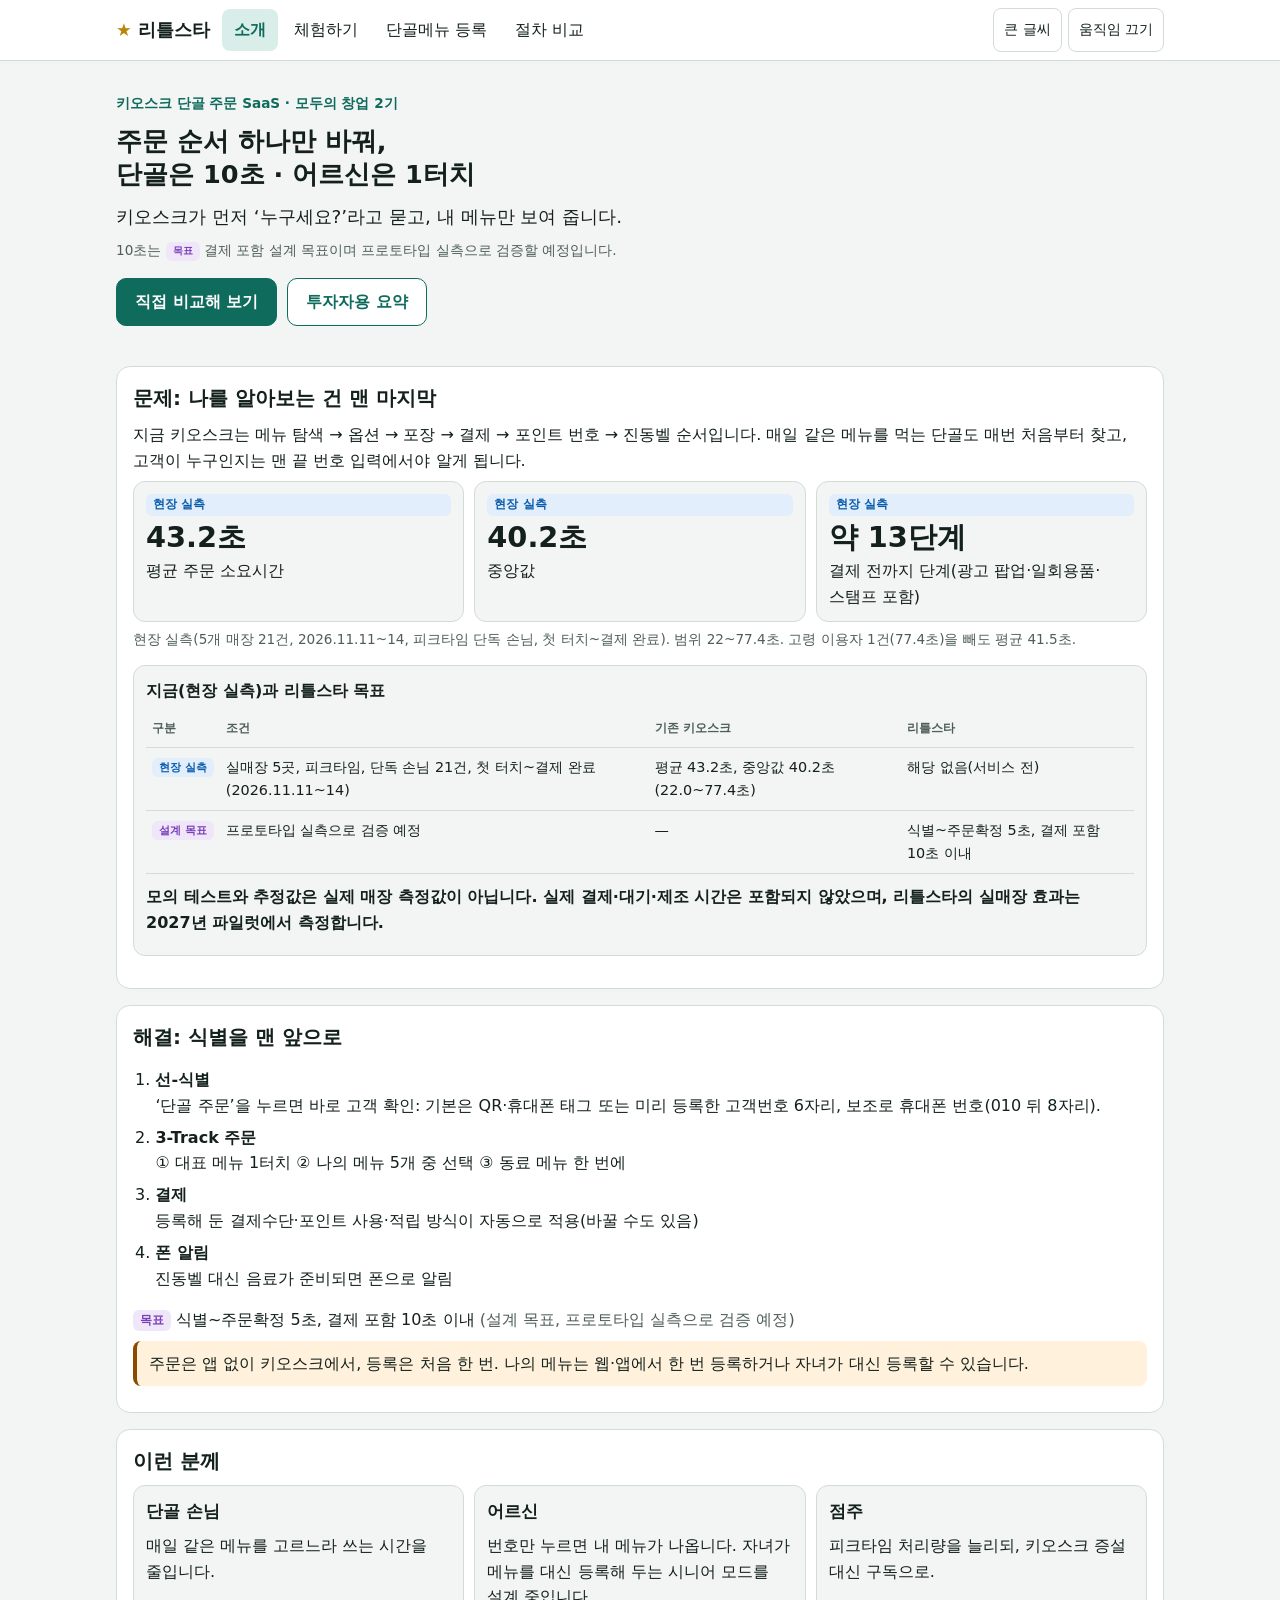
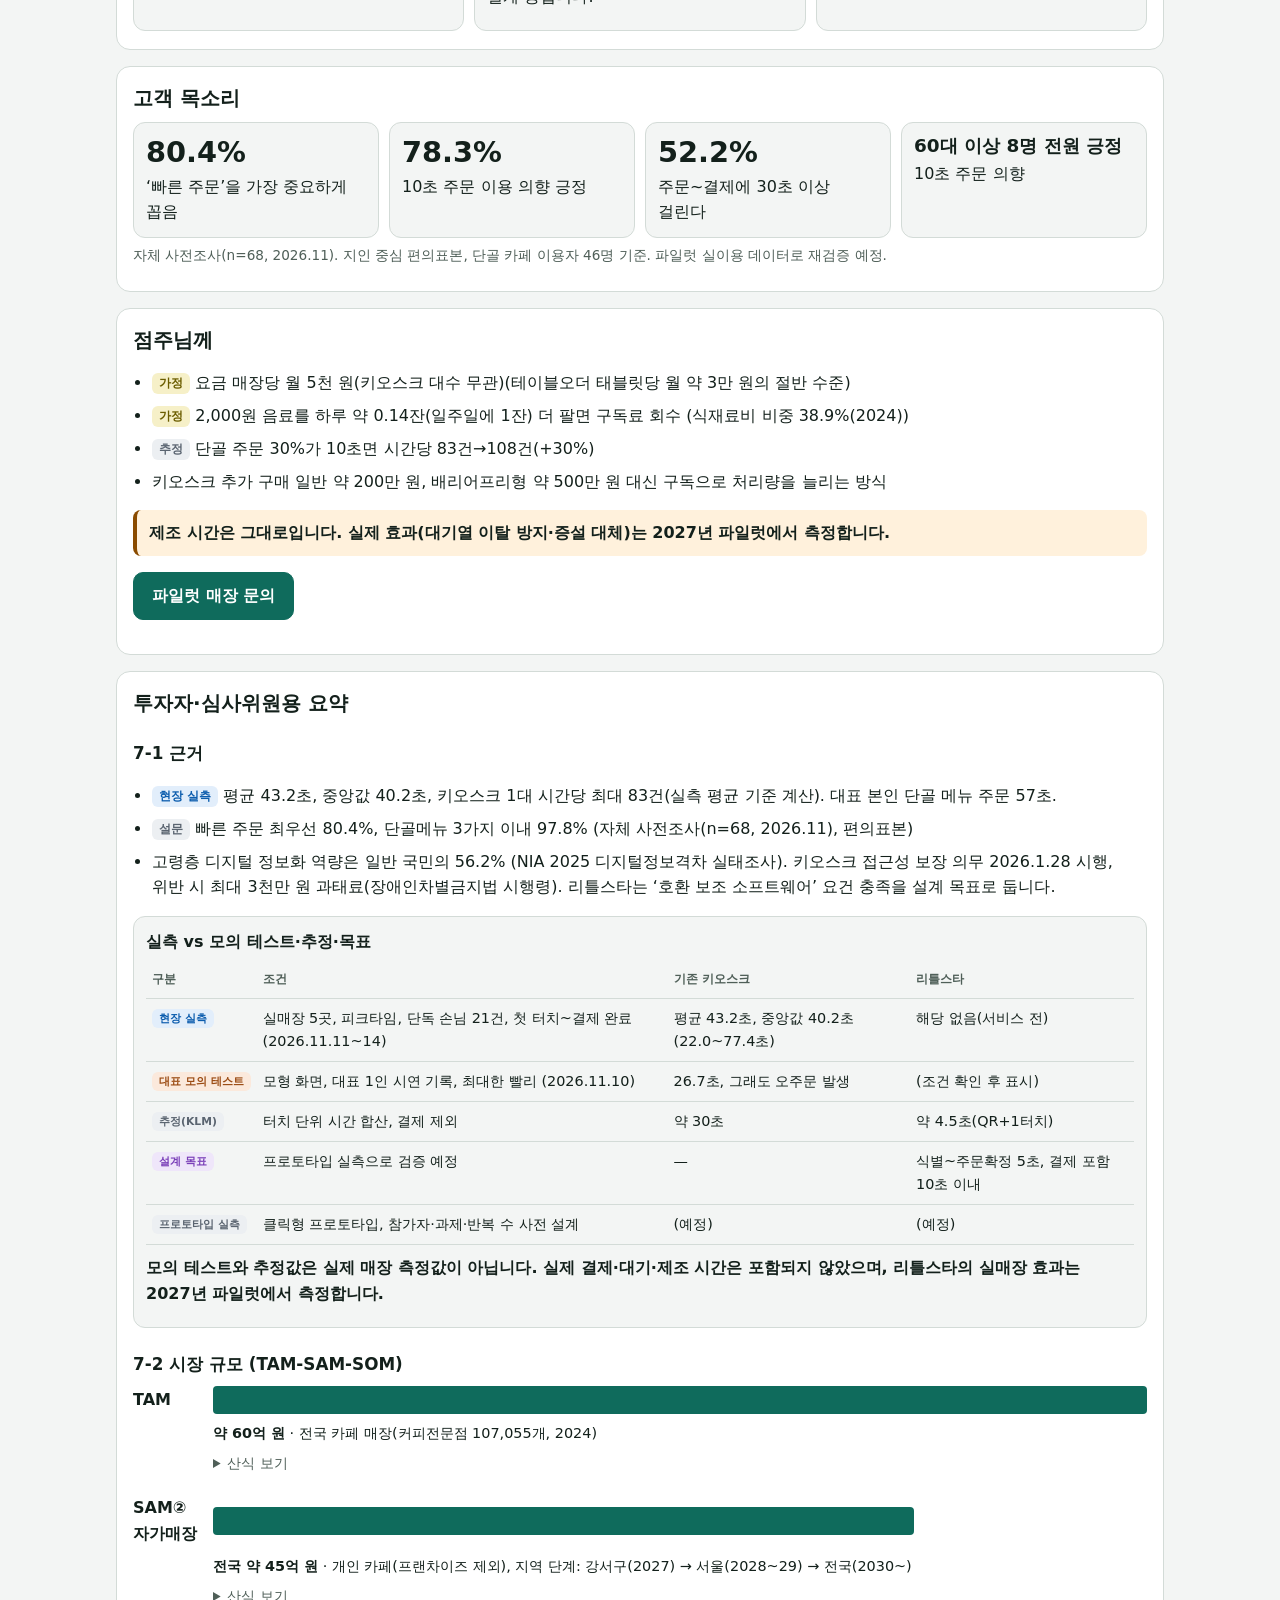
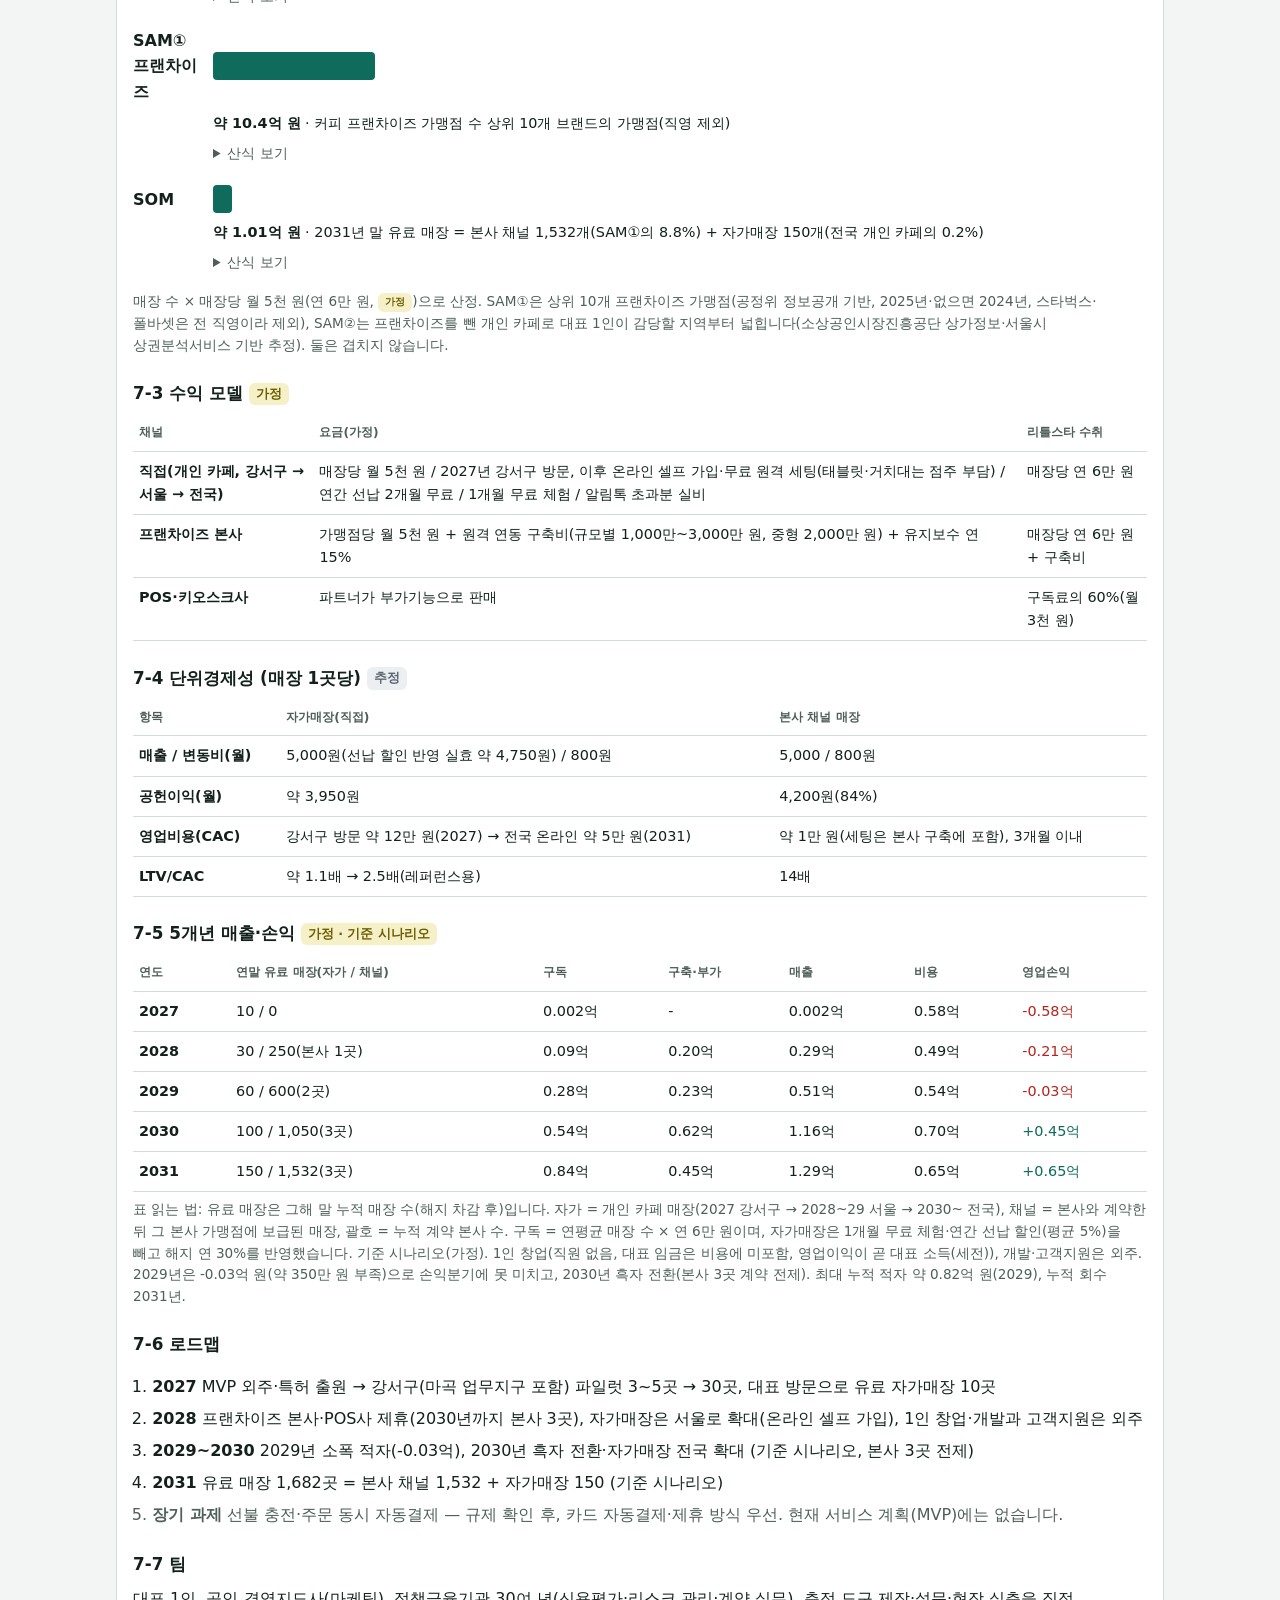
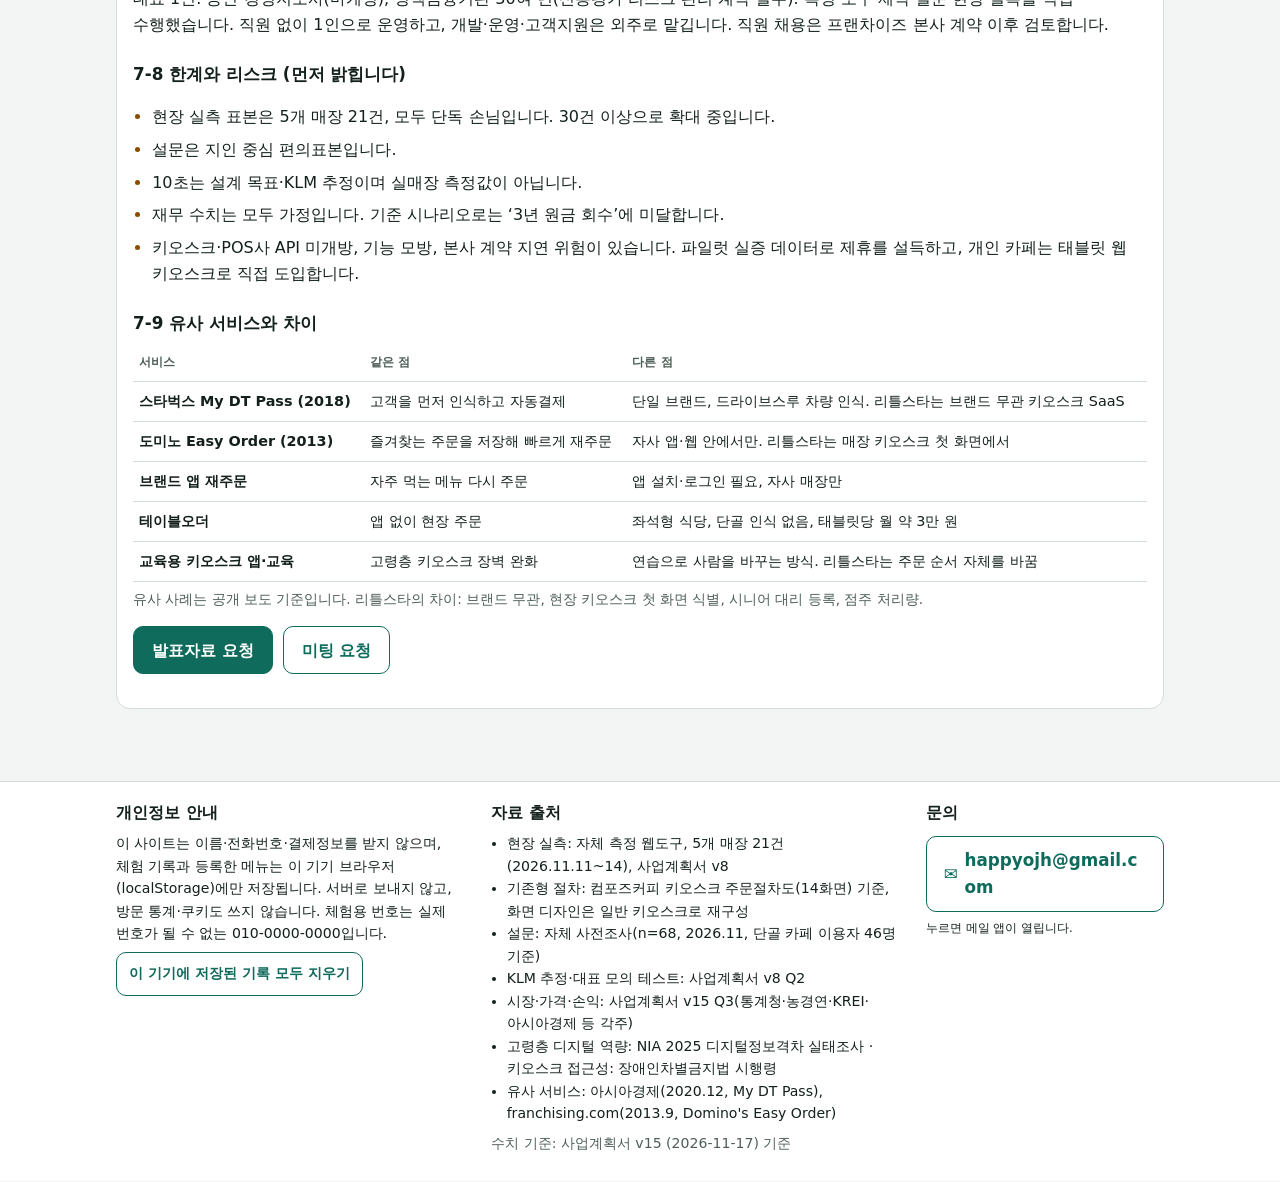
==== commit 0fb76456: "문의 섹션에 이메일 링크(mailto) 추가 Co-Authored-By: Claude Opus 5.5 <noreply@anthropic.com> Claude-Session: htt" ====
--- a/index.html
+++ b/index.html
@@ -319,6 +319,10 @@
 .stagebar li[aria-current]{border-color:var(--accent,#0e6b5c);color:var(--fg);font-weight:700}
 .mylist li[aria-current]{outline:2px solid var(--accent,#0e6b5c)}
 
+/* 문의 이메일 링크: 모바일에서 누르기 쉽게(최소 48px) */
+.contact-mail { display: inline-flex; align-items: center; gap: .4em; min-height: 48px; padding: .6em 1em; margin: .25em 0; border: 1px solid currentColor; border-radius: 10px; font-size: 1.05rem; font-weight: 600; text-decoration: none; word-break: break-all; }
+.contact-mail:hover, .contact-mail:focus-visible { text-decoration: underline; }
+
 </style>
 <script>try{var p=JSON.parse(localStorage.getItem("ls_prefs")||"{}");if(p.big)document.documentElement.classList.add("big");if(p.calm)document.documentElement.classList.add("calm");}catch(e){}</script>
 </head>
@@ -576,7 +580,7 @@
  */
 window.FACTS = {
   version: "사업계획서 v15 (2026-11-17) 기준",
-  contactEmail: "", // 【확인】 문의 이메일 확정 후 입력. 비어 있으면 '공개 전 확정' 안내가 표시됩니다.
+  contactEmail: "happyojh@gmail.com", // 문의 이메일(11/17 작가님 지정). 비우면 '공개 전 확정' 안내가 표시됩니다.
 
   field: {
     label: "현장 실측",
@@ -762,7 +766,7 @@
     else { a.href = "#contact-pending"; a.addEventListener("click", function (e) { e.preventDefault(); $("#contactLine").scrollIntoView(); $("#contactLine").focus && $("#contactLine").setAttribute("tabindex", "-1"); $("#contactLine").focus(); }); }
   });
   $("#contactLine").innerHTML = F.contactEmail
-    ? '<a href="' + mailHref("리틀스타 문의") + '">' + esc(F.contactEmail) + "</a>"
+    ? '<a class="contact-mail" href="' + mailHref("[리틀스타 문의]") + '"><span aria-hidden="true">✉</span> ' + esc(F.contactEmail) + '</a><br><small>누르면 메일 앱이 열립니다.</small>'
     : "문의 이메일은 공개 전에 확정해 이곳에 표시합니다.";
 
   /* ---------- 4.4 실측 vs 모의 테스트 비교 블록(C-08) ---------- */
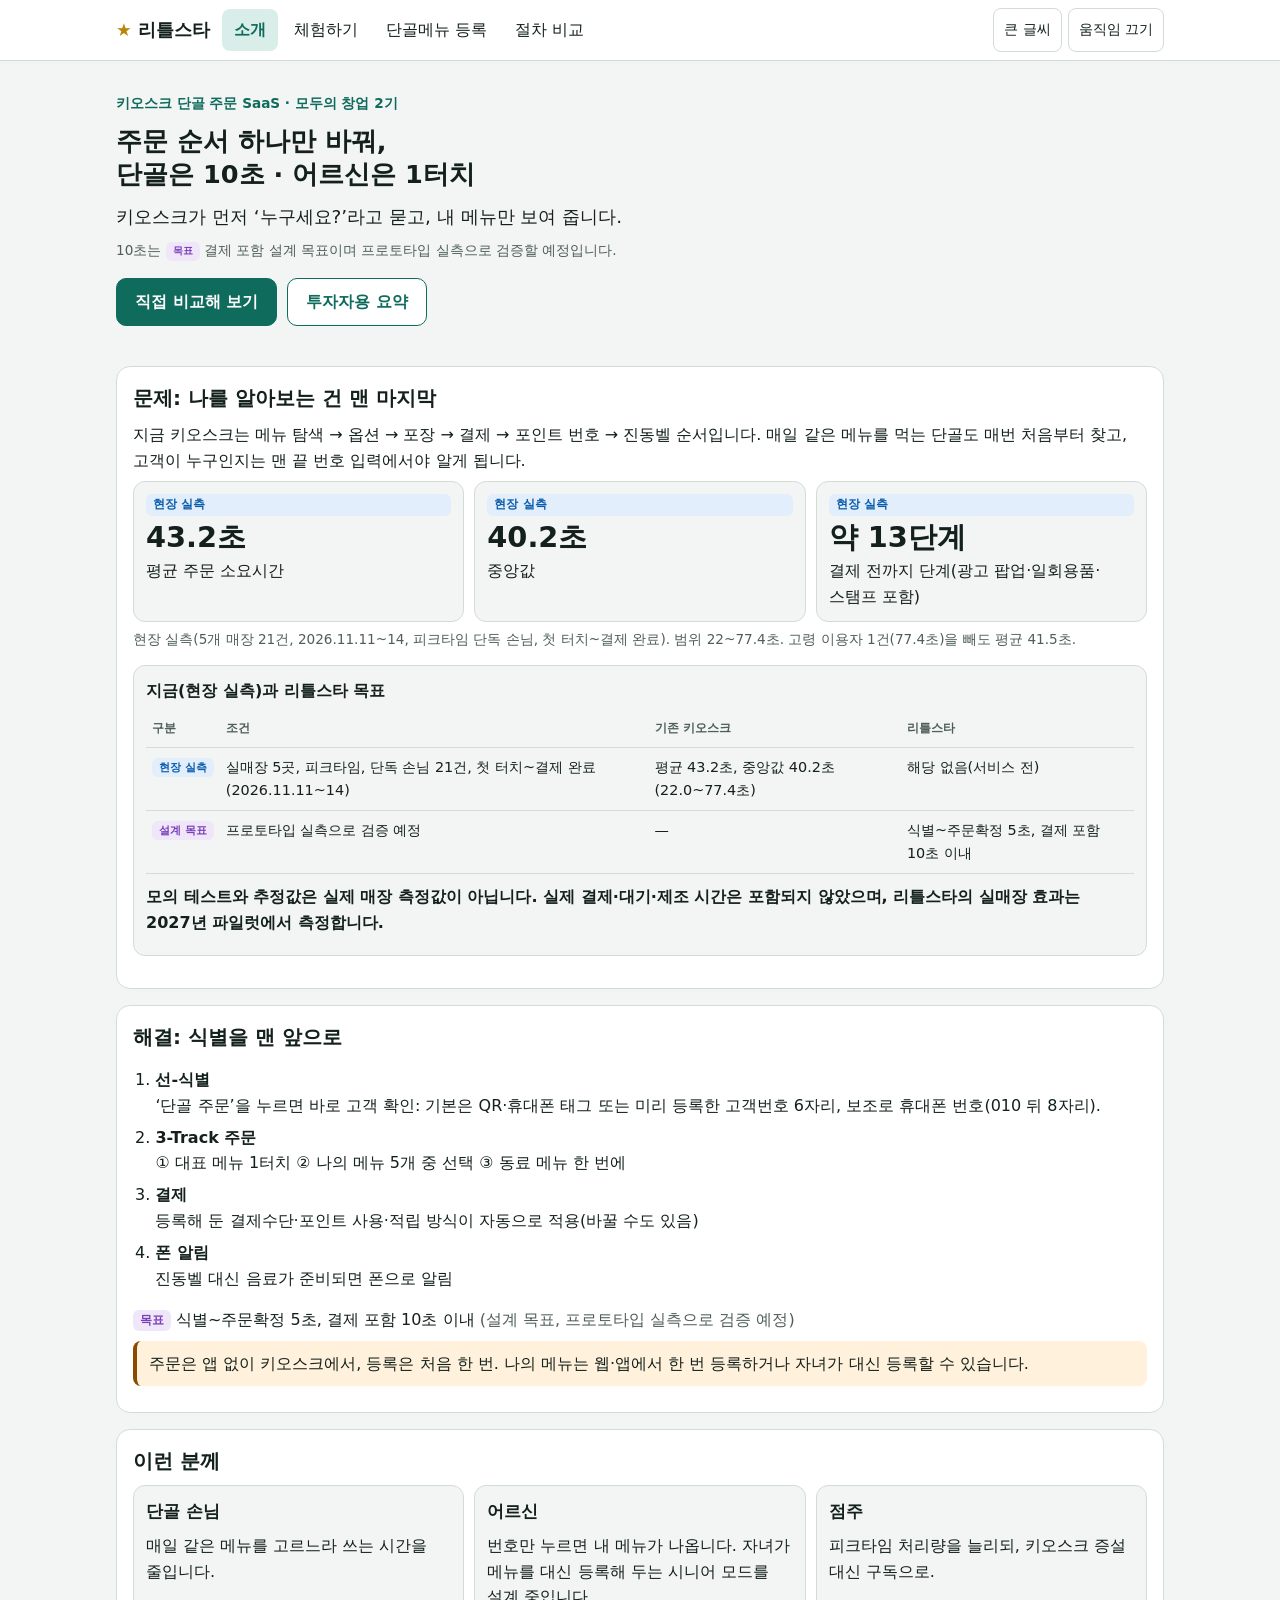
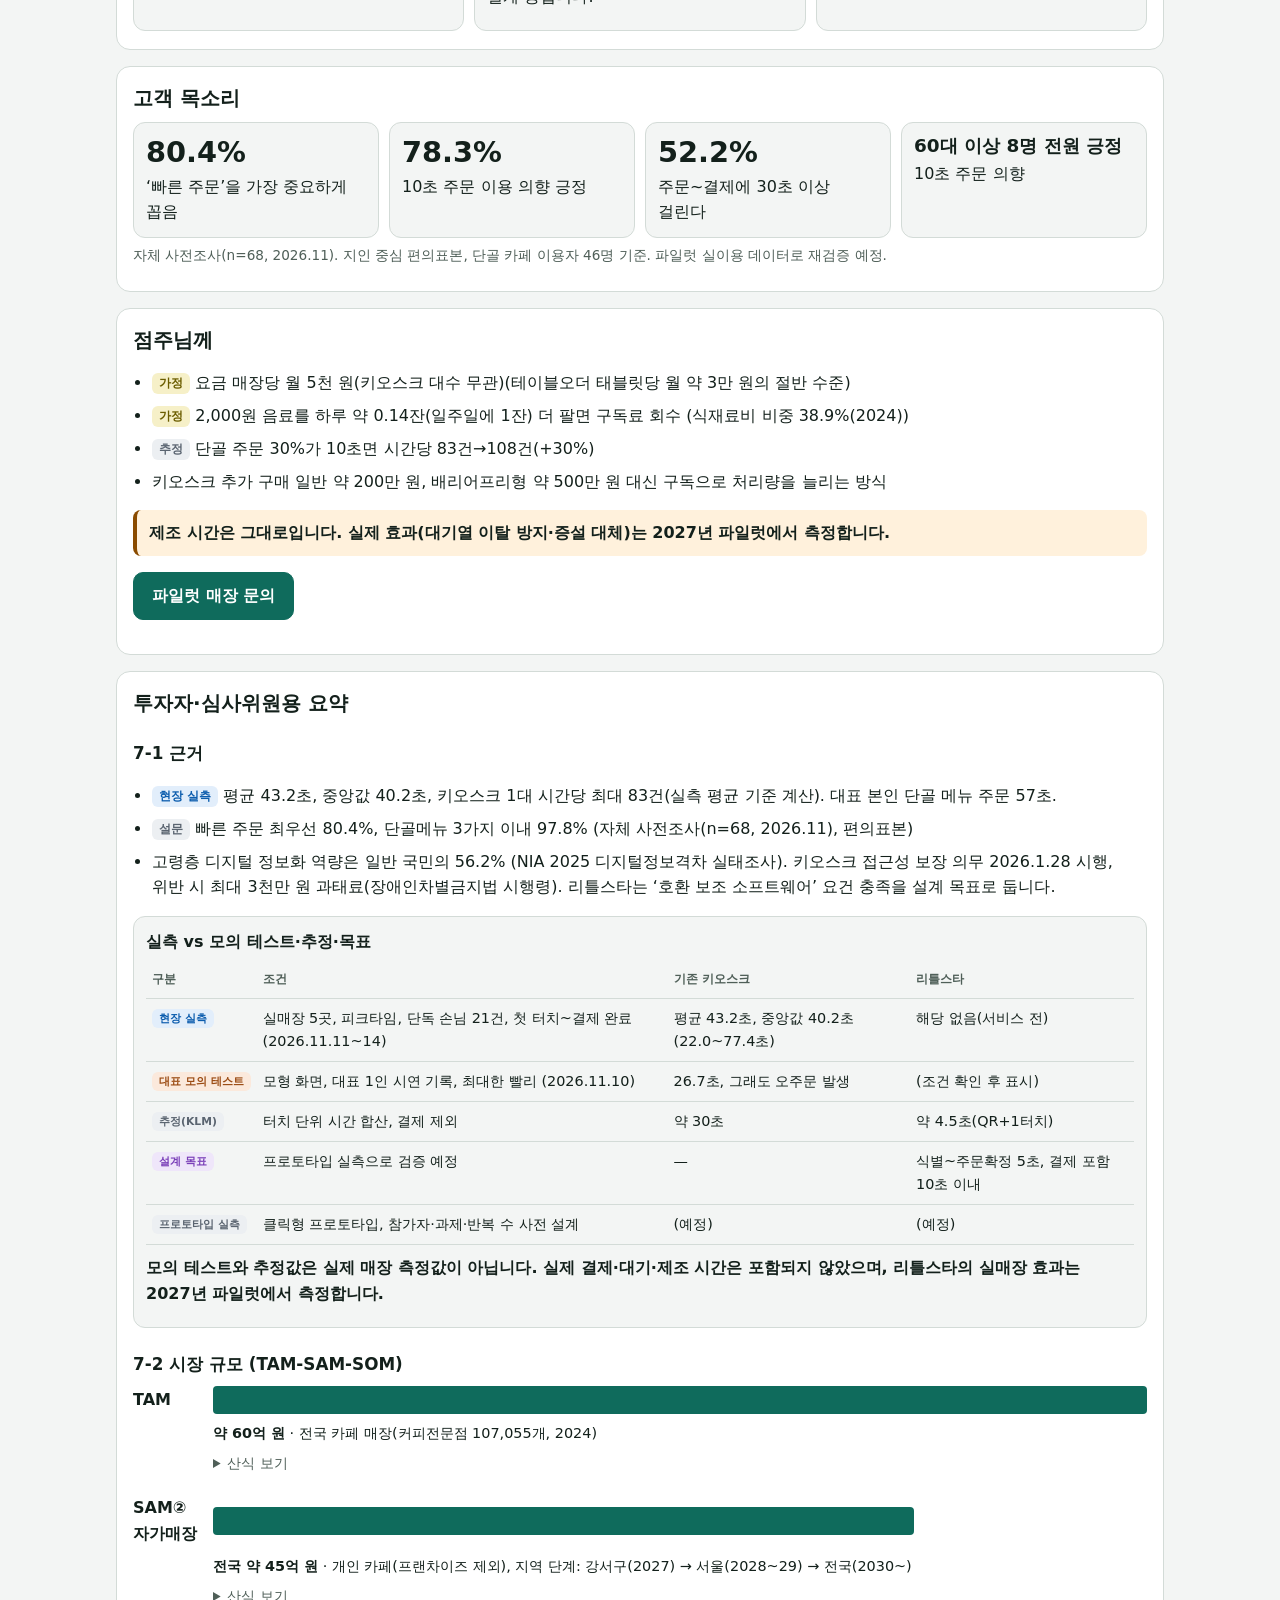
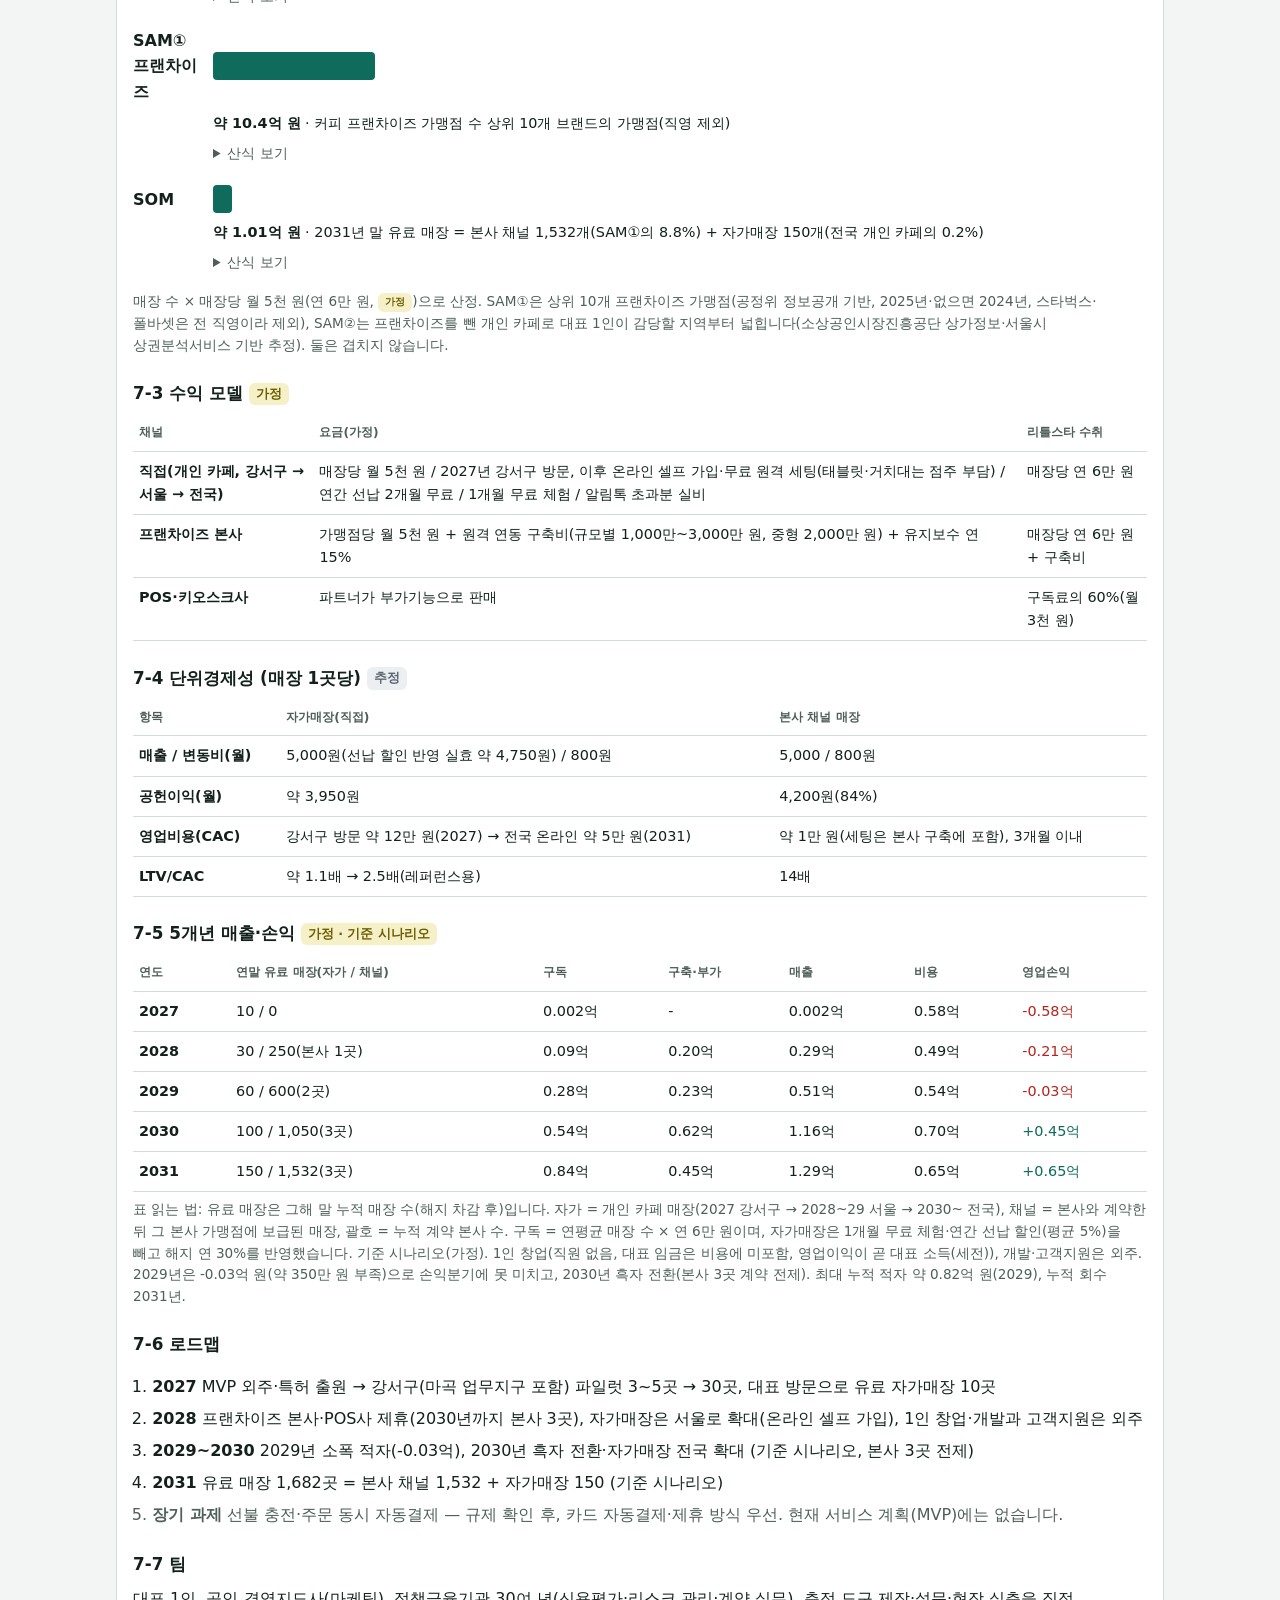
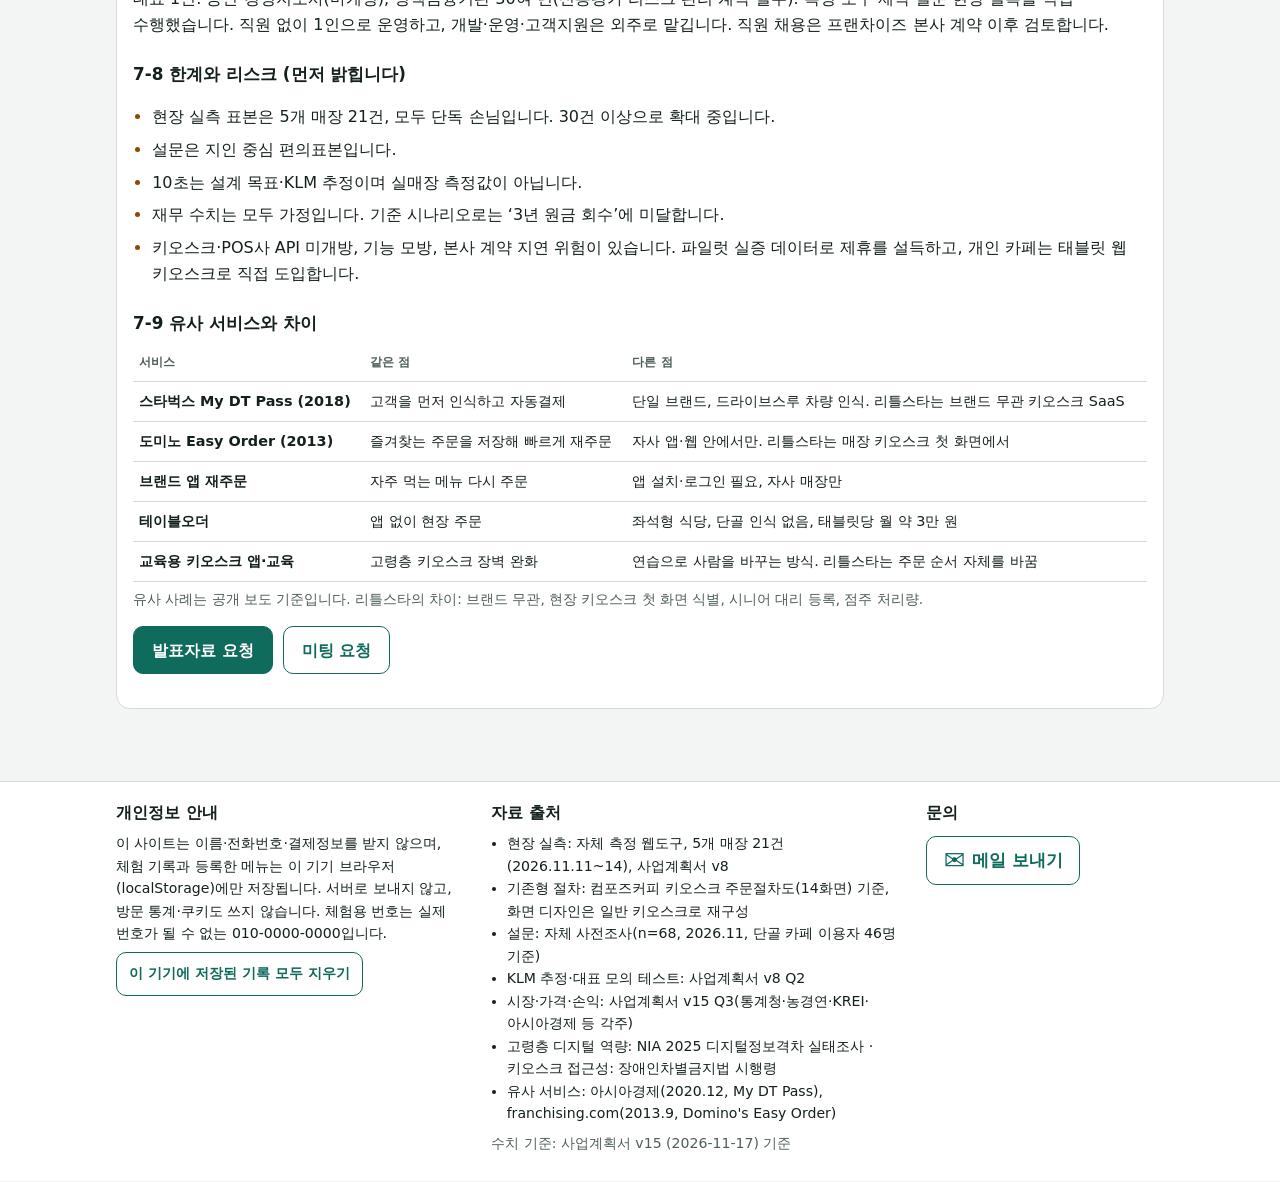
==== commit 571861d1: "문의 메일: 주소를 화면에 표시하지 않고 아이콘 버튼으로 변경 Co-Authored-By: Claude Opus 5.5 <noreply@anthropic.com> Claude-Se" ====
--- a/index.html
+++ b/index.html
@@ -320,7 +320,8 @@
 .mylist li[aria-current]{outline:2px solid var(--accent,#0e6b5c)}
 
 /* 문의 이메일 링크: 모바일에서 누르기 쉽게(최소 48px) */
-.contact-mail { display: inline-flex; align-items: center; gap: .4em; min-height: 48px; padding: .6em 1em; margin: .25em 0; border: 1px solid currentColor; border-radius: 10px; font-size: 1.05rem; font-weight: 600; text-decoration: none; word-break: break-all; }
+.contact-mail { display: inline-flex; align-items: center; gap: .4em; min-height: 48px; padding: .6em 1em; margin: .25em 0; border: 1px solid currentColor; border-radius: 10px; font-size: 1.05rem; font-weight: 600; text-decoration: none; }
+.contact-mail .ic { font-size: 1.6rem; line-height: 1; }
 .contact-mail:hover, .contact-mail:focus-visible { text-decoration: underline; }
 
 </style>
@@ -580,7 +581,9 @@
  */
 window.FACTS = {
   version: "사업계획서 v15 (2026-11-17) 기준",
-  contactEmail: "happyojh@gmail.com", // 문의 이메일(11/17 작가님 지정). 비우면 '공개 전 확정' 안내가 표시됩니다.
+  // 문의 메일(11/17 작가님 지정). 화면·소스에 주소가 그대로 보이지 않도록 [도메인, 아이디]를 각각 거꾸로 적어 두고 누를 때 조립합니다.
+  // 바꾸는 법: 예) abc@naver.com → ["moc.revan", "cba"]. 비우면([]) '공개 전 확정' 안내가 표시됩니다.
+  contactParts: ["moc.liamg", "hjoyppah"],
 
   field: {
     label: "현장 실측",
@@ -760,14 +763,20 @@
   $$("[data-f]").forEach(function (el) { var v = get(el.getAttribute("data-f"), F); el.textContent = v == null ? "" : fmt(v); });
 
   /* ---------- 문의(C-04) ---------- */
-  function mailHref(subject) { return "mailto:" + F.contactEmail + "?subject=" + encodeURIComponent(subject); }
+  // 주소는 화면에 표시하지 않고, 누르는 순간에만 조립해 메일 앱을 엽니다(단순 수집 봇 회피용, 완전한 보호는 아님).
+  function rev(t) { return String(t).split("").reverse().join(""); }
+  var CP = F.contactParts || [];
+  var hasMail = CP.length === 2;
+  function openMail(subject) { location.href = "mai" + "lto:" + rev(CP[1]) + "\u0040" + rev(CP[0]) + "?subject=" + encodeURIComponent(subject); }
+  function bindMail(a, subject) { a.href = "#contact"; a.addEventListener("click", function (e) { e.preventDefault(); openMail(subject); }); }
   $$("[data-mail]").forEach(function (a) {
-    if (F.contactEmail) { a.href = mailHref(a.getAttribute("data-mail")); }
+    if (hasMail) { bindMail(a, a.getAttribute("data-mail")); }
     else { a.href = "#contact-pending"; a.addEventListener("click", function (e) { e.preventDefault(); $("#contactLine").scrollIntoView(); $("#contactLine").focus && $("#contactLine").setAttribute("tabindex", "-1"); $("#contactLine").focus(); }); }
   });
-  $("#contactLine").innerHTML = F.contactEmail
-    ? '<a class="contact-mail" href="' + mailHref("[리틀스타 문의]") + '"><span aria-hidden="true">✉</span> ' + esc(F.contactEmail) + '</a><br><small>누르면 메일 앱이 열립니다.</small>'
-    : "문의 이메일은 공개 전에 확정해 이곳에 표시합니다.";
+  if (hasMail) {
+    $("#contactLine").innerHTML = '<a class="contact-mail" href="#contact" aria-label="문의 메일 보내기" title="문의 메일 보내기"><span class="ic" aria-hidden="true">✉</span><span aria-hidden="true">메일 보내기</span></a>';
+    bindMail($("#contactLine a"), "[리틀스타 문의]");
+  } else { $("#contactLine").textContent = "문의 이메일은 공개 전에 확정해 이곳에 표시합니다."; }
 
   /* ---------- 4.4 실측 vs 모의 테스트 비교 블록(C-08) ---------- */
   var CMP_FIXED = "모의 테스트와 추정값은 실제 매장 측정값이 아닙니다. 실제 결제·대기·제조 시간은 포함되지 않았으며, 리틀스타의 실매장 효과는 2027년 파일럿에서 측정합니다.";
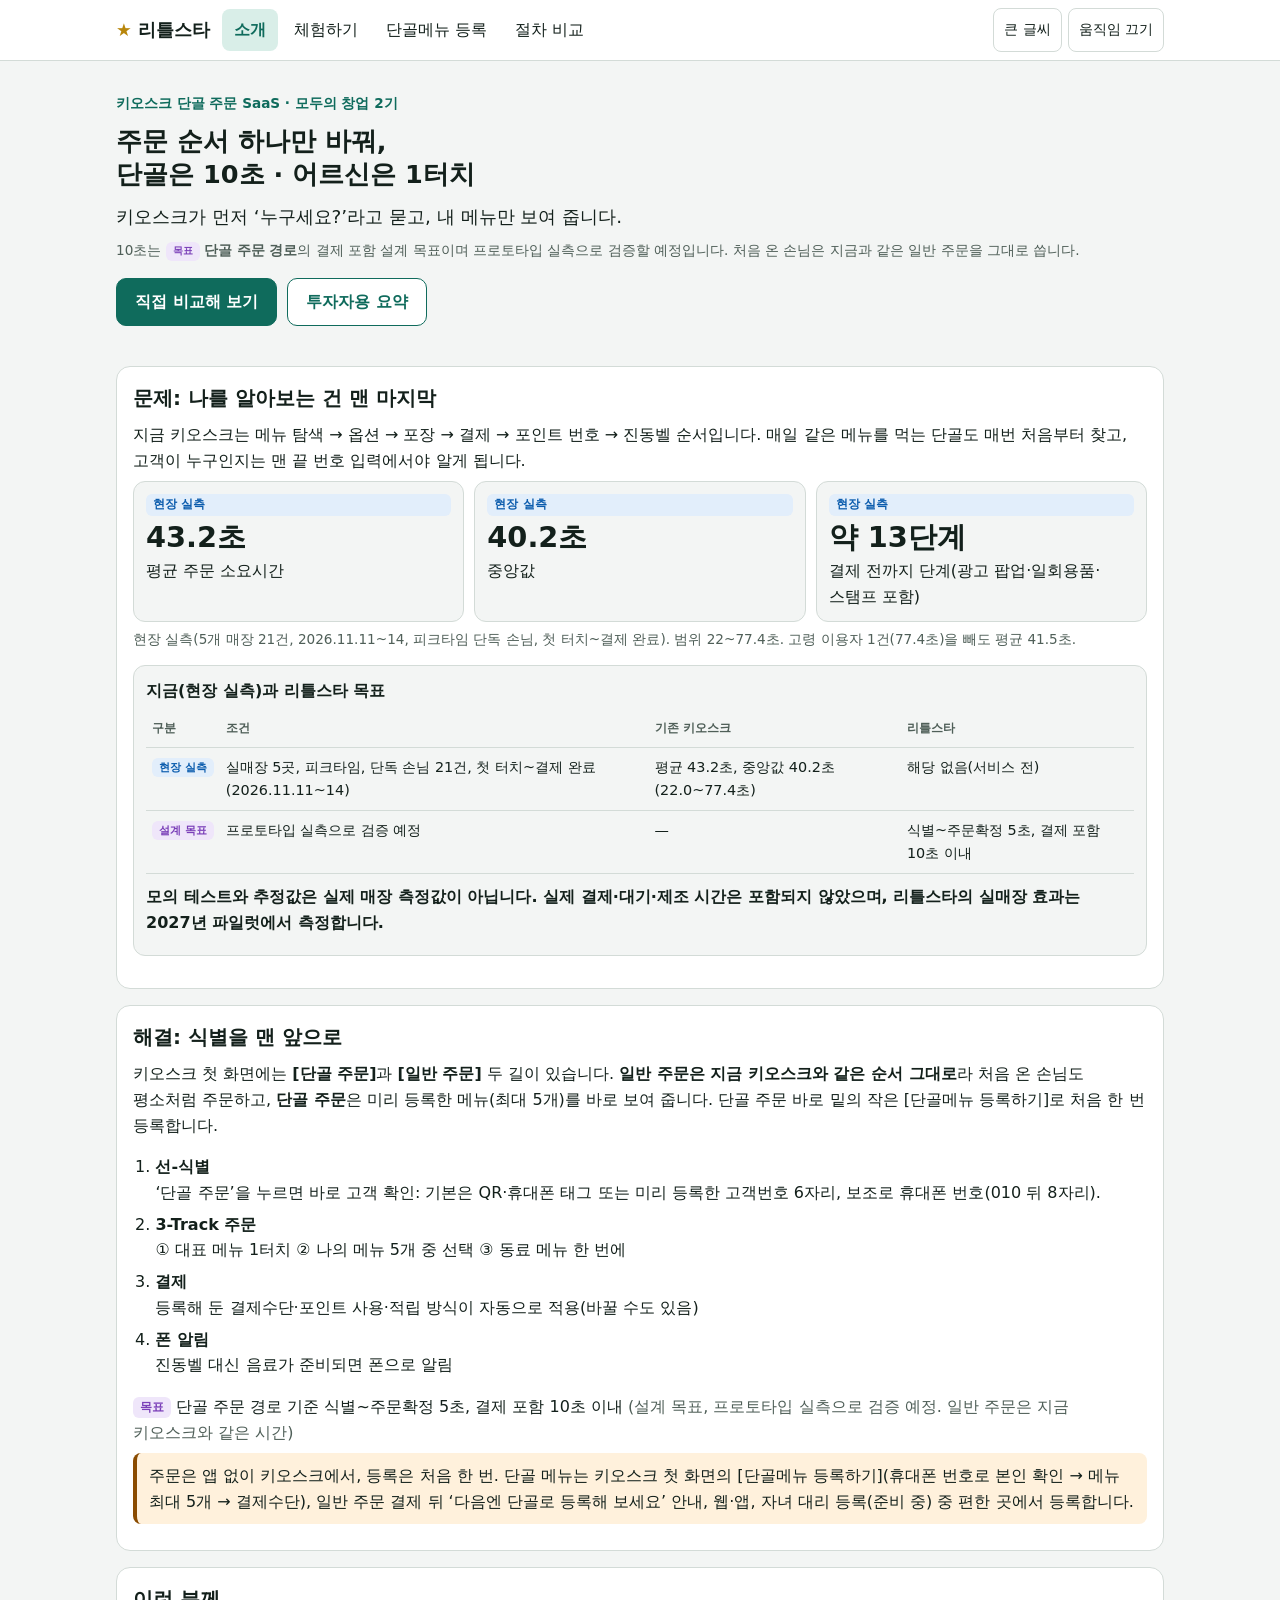
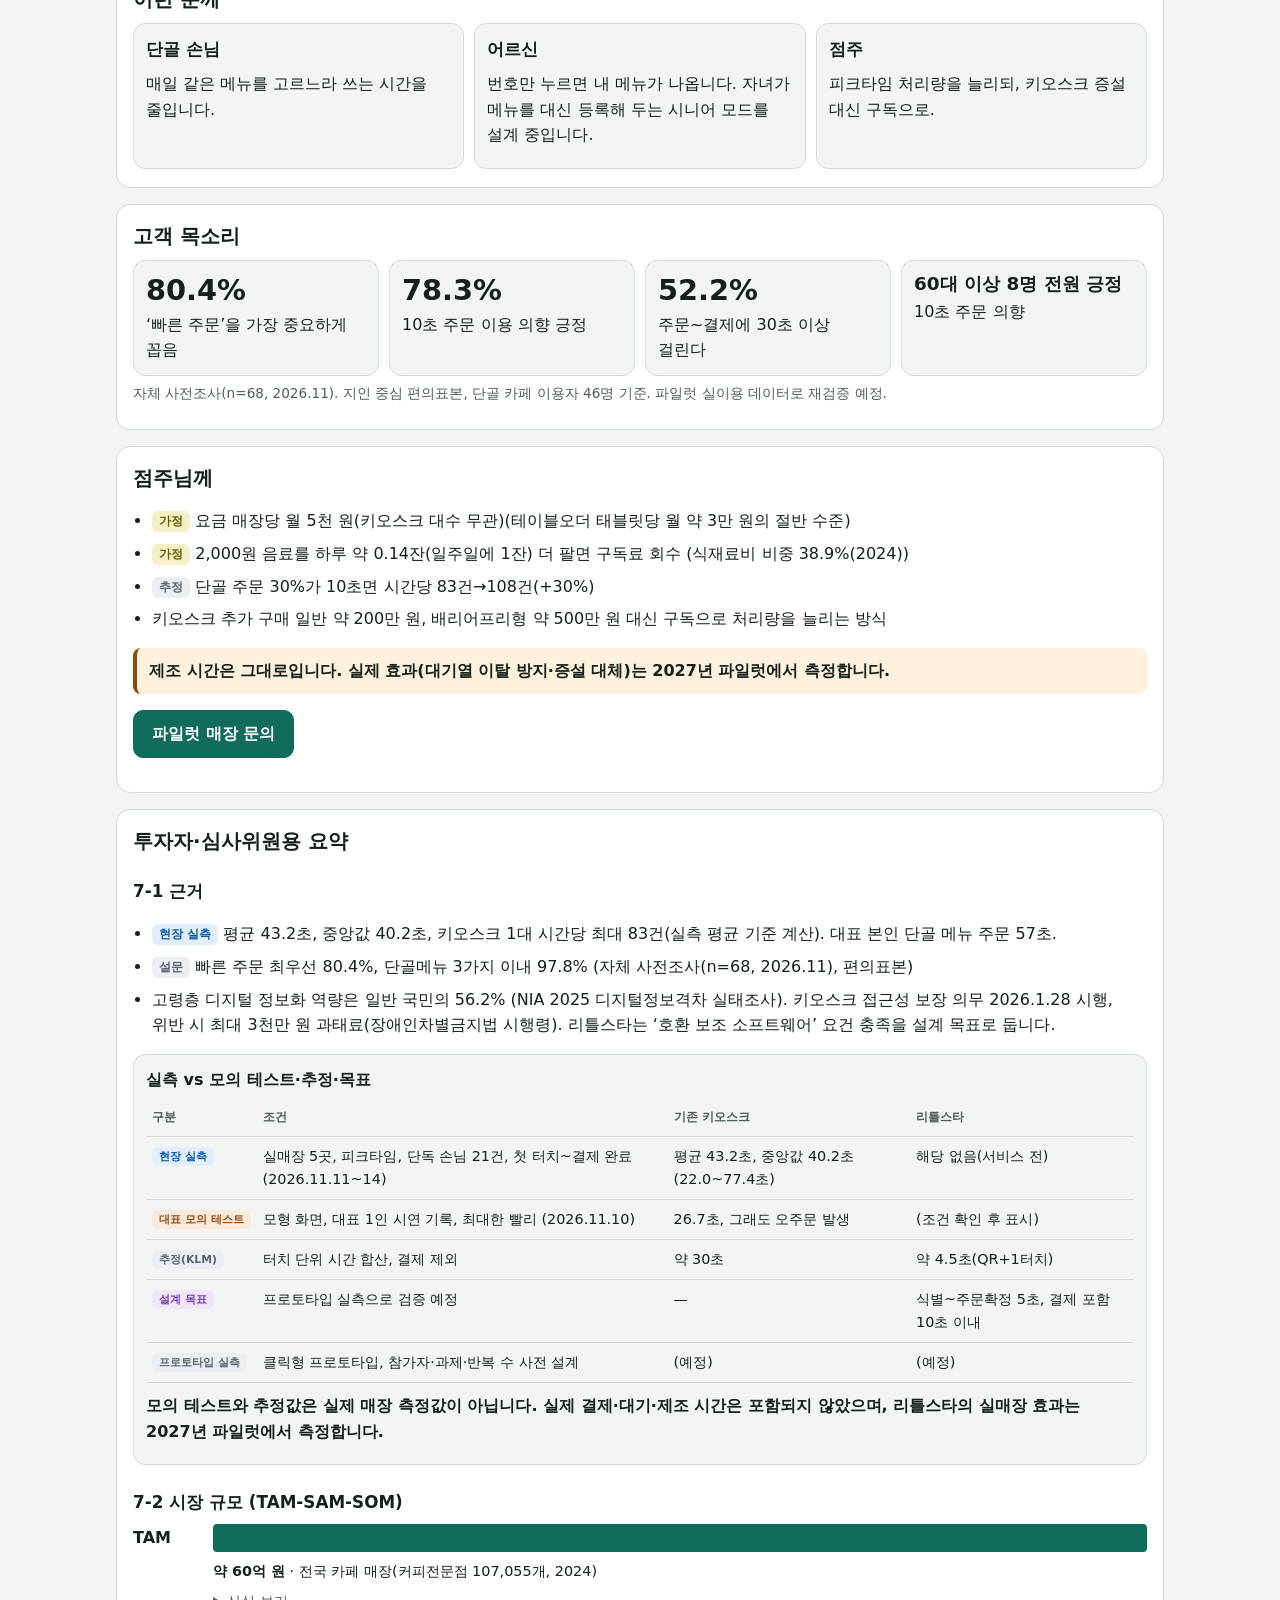
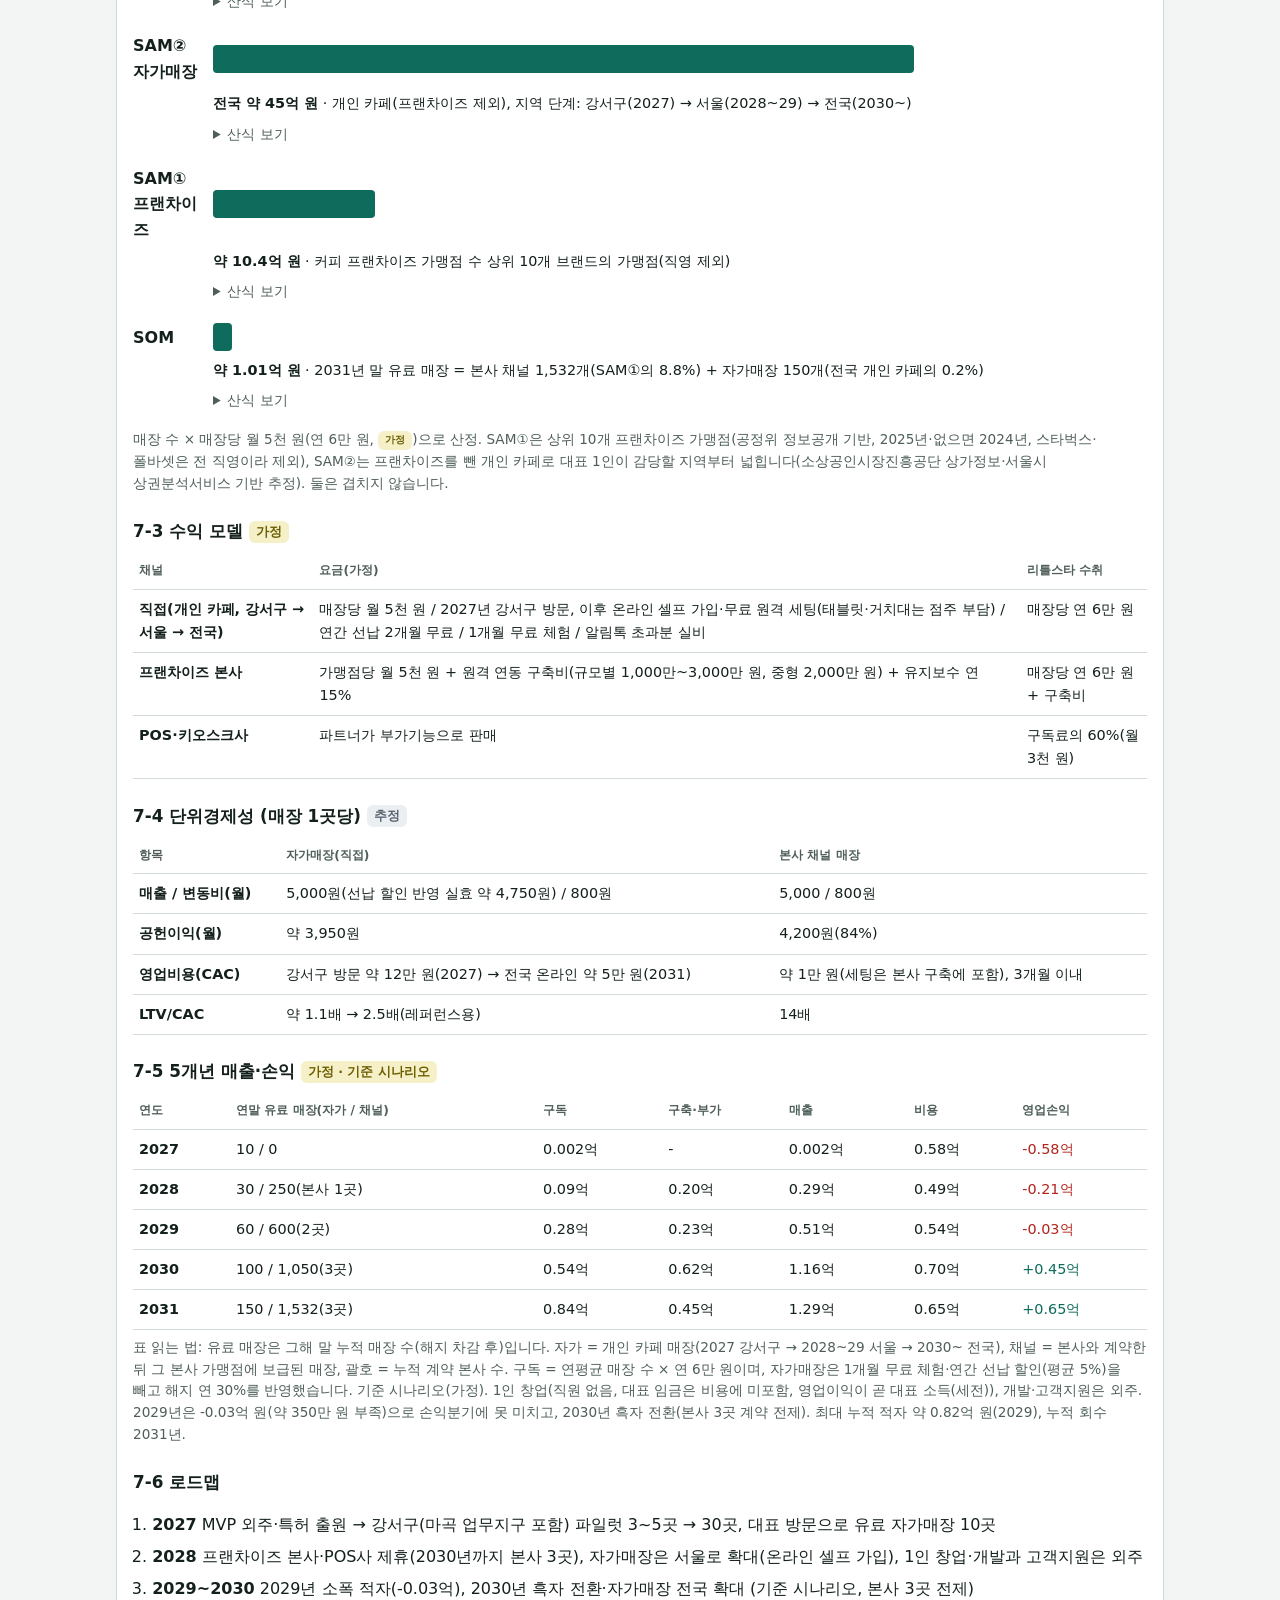
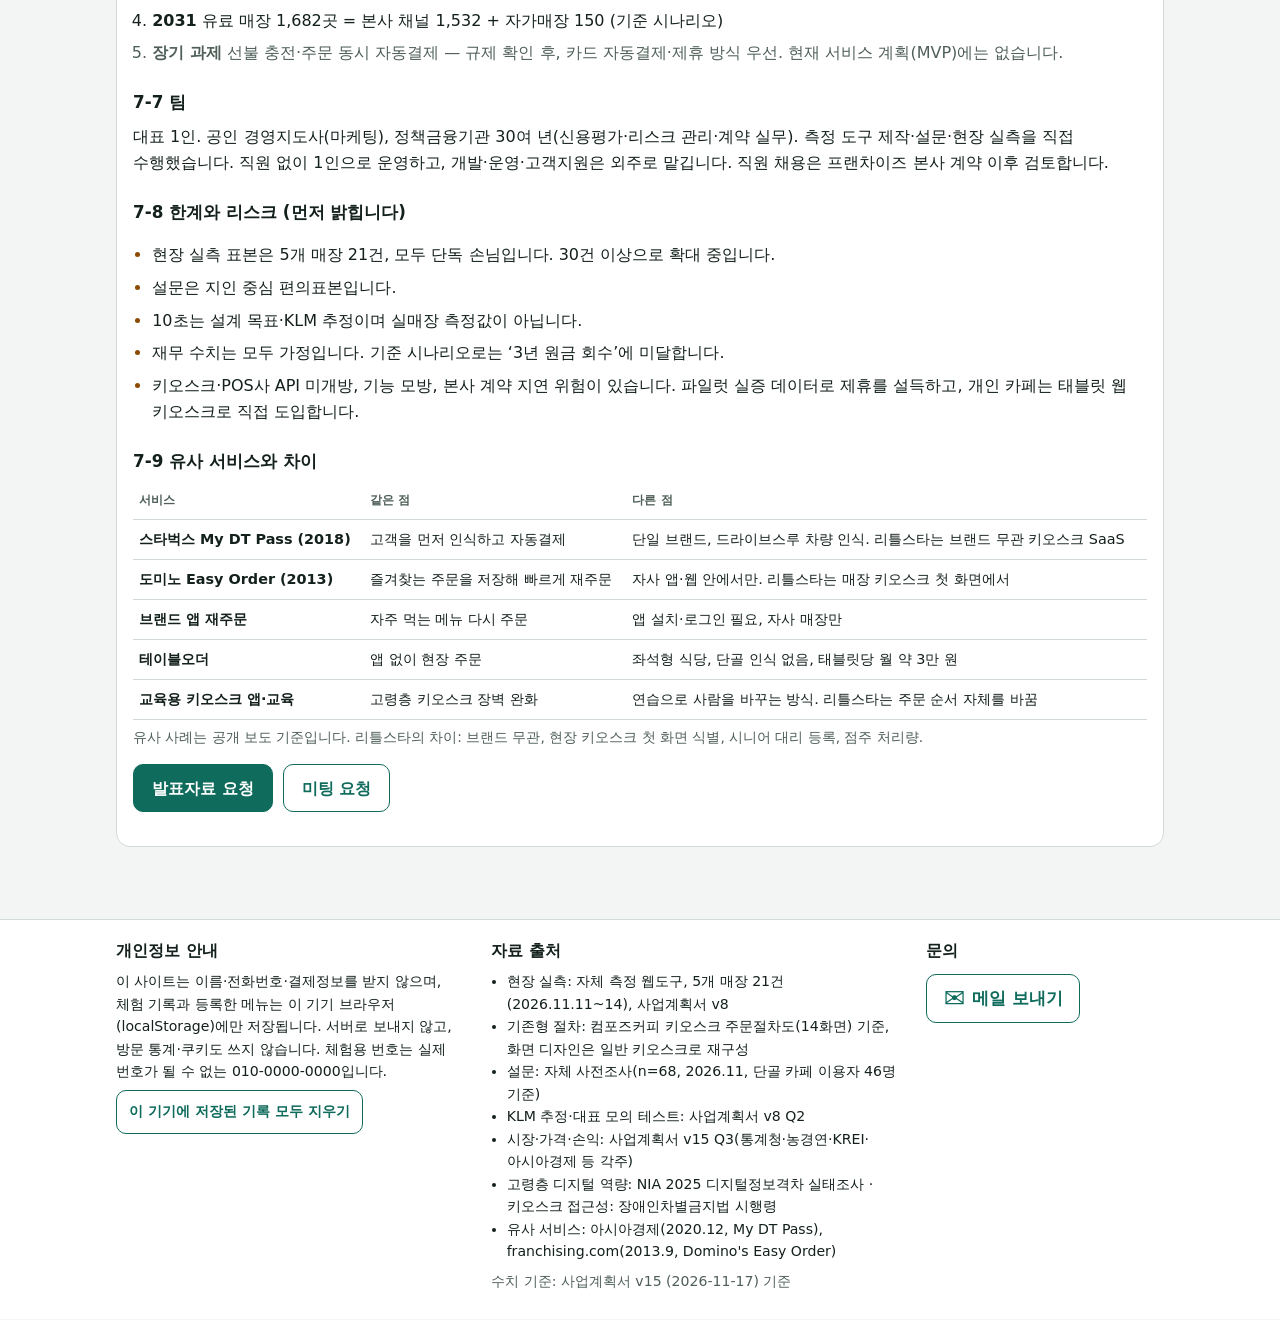
==== commit 78466325: "웹 체험: 첫 화면에 단골메뉴 등록하기 버튼·키오스크 등록 흐름, 일반 주문 경로와 결제 후 단골 등록 안내 추가 Co-Authored-By: Claude Opus 5.5 <nor" ====
--- a/index.html
+++ b/index.html
@@ -324,6 +324,32 @@
 .contact-mail .ic { font-size: 1.6rem; line-height: 1; }
 .contact-mail:hover, .contact-mail:focus-visible { text-decoration: underline; }
 
+/* 로고 별 반짝임(11/17): 빛남+작은 별빛 2개. '움직임 끄기'·prefers-reduced-motion이면 위 공통 규칙으로 멈춤 */
+.logo { position: relative; display: inline-block; animation: starTwinkle 2.4s ease-in-out infinite; }
+.logo::before, .logo::after { content: ""; position: absolute; width: 6px; height: 6px; background: var(--star); opacity: 0; pointer-events: none;
+  clip-path: polygon(50% 0, 62% 38%, 100% 50%, 62% 62%, 50% 100%, 38% 62%, 0 50%, 38% 38%); animation: starSpark 2.4s ease-in-out infinite; }
+.logo::before { top: -4px; right: -6px; }
+.logo::after { bottom: -2px; left: -6px; width: 4px; height: 4px; animation-delay: 1.2s; }
+@keyframes starTwinkle {
+  0%, 100% { transform: scale(1) rotate(0deg); opacity: .85; text-shadow: 0 0 0 transparent; }
+  50% { transform: scale(1.18) rotate(8deg); opacity: 1; text-shadow: 0 0 6px var(--star), 0 0 12px var(--star); }
+}
+@keyframes starSpark {
+  0%, 30%, 100% { opacity: 0; transform: scale(.3); }
+  45% { opacity: 1; transform: scale(1.2); }
+  60% { opacity: 0; transform: scale(.5); }
+}
+
+/* 단골메뉴 등록하기(11/17): 첫 화면 단골 버튼 바로 밑 작은 버튼, 일반 주문 구역, 결제 후 등록 안내 */
+.kb-link{font:inherit;font-size:.88em;font-weight:600;min-height:40px;align-self:center;background:transparent;color:#ffd9a8;border:1.5px dashed #8a6a3a;border-radius:10px;padding:6px 14px;cursor:pointer;margin-top:-4px;touch-action:manipulation}
+.kb-link small{font-weight:400;opacity:.85;margin-left:4px}
+.kb-link:focus-visible{outline:3px solid #ffd54a;outline-offset:2px}
+.kgen{border-top:1px solid #45505a;padding-top:10px;margin-top:2px;display:flex;flex-direction:column}
+.kreg{background:#3a2e14;border:1px solid #8a6a3a;border-radius:12px;padding:10px;display:flex;flex-direction:column;gap:8px}
+.kreg p{margin:0;color:#ffe9c4}
+.kiosk h2 small{font-size:.7em;font-weight:500;color:#c7d0d6}
+.kitem[disabled]{opacity:.45;cursor:not-allowed}
+
 </style>
 <script>try{var p=JSON.parse(localStorage.getItem("ls_prefs")||"{}");if(p.big)document.documentElement.classList.add("big");if(p.calm)document.documentElement.classList.add("calm");}catch(e){}</script>
 </head>
@@ -354,7 +380,7 @@
     <p class="eyebrow">키오스크 단골 주문 SaaS · 모두의 창업 2기</p>
     <h1 id="h-home">주문 순서 하나만 바꿔,<br>단골은 10초 · 어르신은 1터치</h1>
     <p class="lead">키오스크가 먼저 ‘누구세요?’라고 묻고, 내 메뉴만 보여 줍니다.</p>
-    <p class="small muted">10초는 <span class="chip t-target">목표</span> 결제 포함 설계 목표이며 프로토타입 실측으로 검증할 예정입니다.</p>
+    <p class="small muted">10초는 <span class="chip t-target">목표</span> <b>단골 주문 경로</b>의 결제 포함 설계 목표이며 프로토타입 실측으로 검증할 예정입니다. 처음 온 손님은 지금과 같은 일반 주문을 그대로 씁니다.</p>
     <div class="cta-row">
       <a class="btn primary" href="#try">직접 비교해 보기</a>
       <a class="btn" href="#investor" data-scroll="investor">투자자용 요약</a>
@@ -375,14 +401,15 @@
 
   <section class="sec" aria-labelledby="h-solution">
     <h2 id="h-solution">해결: 식별을 맨 앞으로</h2>
+    <p>키오스크 첫 화면에는 <b>[단골 주문]</b>과 <b>[일반 주문]</b> 두 길이 있습니다. <b>일반 주문은 지금 키오스크와 같은 순서 그대로</b>라 처음 온 손님도 평소처럼 주문하고, <b>단골 주문</b>은 미리 등록한 메뉴(최대 5개)를 바로 보여 줍니다. 단골 주문 바로 밑의 작은 [단골메뉴 등록하기]로 처음 한 번 등록합니다.</p>
     <ol class="flow">
       <li><b>선-식별</b><span>‘단골 주문’을 누르면 바로 고객 확인: 기본은 QR·휴대폰 태그 또는 미리 등록한 고객번호 6자리, 보조로 휴대폰 번호(010 뒤 8자리).</span></li>
       <li><b>3-Track 주문</b><span>① 대표 메뉴 1터치 ② 나의 메뉴 5개 중 선택 ③ 동료 메뉴 한 번에</span></li>
       <li><b>결제</b><span>등록해 둔 결제수단·포인트 사용·적립 방식이 자동으로 적용(바꿀 수도 있음)</span></li>
       <li><b>폰 알림</b><span>진동벨 대신 음료가 준비되면 폰으로 알림</span></li>
     </ol>
-    <p><span class="chip t-target">목표</span> 식별~주문확정 <span data-f="target.identToConfirm"></span>초, 결제 포함 <span data-f="target.withPayment"></span>초 이내 <span class="muted">(설계 목표, 프로토타입 실측으로 검증 예정)</span></p>
-    <p class="note">주문은 앱 없이 키오스크에서, 등록은 처음 한 번. 나의 메뉴는 웹·앱에서 한 번 등록하거나 자녀가 대신 등록할 수 있습니다.</p>
+    <p><span class="chip t-target">목표</span> 단골 주문 경로 기준 식별~주문확정 <span data-f="target.identToConfirm"></span>초, 결제 포함 <span data-f="target.withPayment"></span>초 이내 <span class="muted">(설계 목표, 프로토타입 실측으로 검증 예정. 일반 주문은 지금 키오스크와 같은 시간)</span></p>
+    <p class="note">주문은 앱 없이 키오스크에서, 등록은 처음 한 번. 단골 메뉴는 키오스크 첫 화면의 [단골메뉴 등록하기](휴대폰 번호로 본인 확인 → 메뉴 최대 5개 → 결제수단), 일반 주문 결제 뒤 ‘다음엔 단골로 등록해 보세요’ 안내, 웹·앱, 자녀 대리 등록(준비 중) 중 편한 곳에서 등록합니다.</p>
   </section>
 
   <section class="sec" aria-labelledby="h-who">
@@ -942,7 +969,7 @@
     infoCards: function () {
       return '<div class="sec"><h2>실제 서비스에서는</h2><div class="ident-card"><p><b>고객 확인 방식(설계안)</b>: 기본은 QR·휴대폰 태그 또는 미리 등록한 고객번호 6자리, 보조로 휴대폰 번호(010 뒤 8자리). 번호는 화면에서 가리고(마스킹), PIN을 선택할 수 있으며, 개인정보 수집·이용 동의와 마케팅 동의를 따로 받습니다. 이 체험 사이트에서는 번호를 받지 않습니다.</p>' +
         "<p><b>결제수단 등록</b>: 이 체험에서는 종류만 고릅니다. 실제 서비스에서도 카드번호는 리틀스타가 보관하지 않고 결제대행사가 보관하는 방식(빌링키)을 검토합니다. 선불충전금은 규제 확인이 필요한 장기 과제입니다.</p>" +
-        "<p><b>등록 경로</b>: ① 웹·앱에서 직접 등록(이 화면) ② 자녀가 부모님 메뉴를 대신 등록(시니어 모드, 준비 중) ③ 키오스크에서 주문을 마친 뒤 ‘이 메뉴를 단골로 저장할까요?’로 등록 <span class=\"chip t-estimate\">검토 중인 방식</span></p></div></div>";
+        "<p><b>등록 경로(언제·어디서)</b>: 단골 메뉴는 최대 5개, 처음 한 번 등록합니다. ① 매장 키오스크 첫 화면의 [단골메뉴 등록하기]: 휴대폰 번호로 본인 확인 → 메뉴 고르기 → 결제수단 선택 ② 일반 주문으로 결제를 마친 화면의 ‘다음엔 단골로 등록해 보세요’: 방금 주문한 메뉴를 그대로 등록 ③ 웹·앱에서 직접 등록(이 화면, 옵션까지 자세히) ④ 자녀가 부모님 메뉴를 대신 등록(시니어 모드, 준비 중). 등록이 끝나면 고객번호 6자리(또는 QR)가 발급되어 다음 주문부터 첫 화면에서 바로 식별합니다. <span class=\"chip t-estimate\">설계안</span> <span class=\"small muted\">①·②는 <a href=\"#try\">체험하기</a>의 리틀스타 키오스크에서 해 볼 수 있습니다.</span></p></div></div>";
     },
     seg: function (label, act, key, vals, cur, show) {
       var o = '<p class="small muted" style="margin:.6em 0 0">' + label + '</p><div class="seg" role="group" aria-label="' + label + '">';
@@ -1077,7 +1104,7 @@
    * P2 모의 주문 체험
    * ===================================================================== */
   var IDLE_MS = 60000;
-  var MODE_NAME = { legacy: "현행 키오스크 주문", ls: "리틀스타 단골 주문" };
+  var MODE_NAME = { legacy: "현행 키오스크 주문", ls: "리틀스타 단골 주문", reg: "리틀스타 단골메뉴 등록" };
   function apSec(pay) { var a = F.payment && F.payment.approvalSec || {}; return +(a[pay] != null ? a[pay] : a.card || 0); }
   function apTxt() { var a = F.payment.approvalSec; return "카드 " + a.card.toFixed(1) + "초 · 간편결제 " + a.easy.toFixed(1) + "초 · 선불충전금 " + a.prepaid.toFixed(1) + "초"; }
   function approvalMs(r) { return Math.round(apSec(r.pay) * 1000); }
@@ -1095,7 +1122,7 @@
     render: function () {
       var root = $("#tryRoot"); clearInterval(this.tickT);
       if (this.phase === "select") root.innerHTML = this.selectView();
-      else if (this.phase === "run") { root.innerHTML = this.runShell(); this.k = $("#kiosk"); this.screen(this.run.mode === "legacy" ? "start" : "who"); this.startTick(); }
+      else if (this.phase === "run") { root.innerHTML = this.runShell(); this.k = $("#kiosk"); this.screen({ legacy: "start", ls: "who", reg: "rid" }[this.run.mode]); this.startTick(); }
       else if (this.phase === "result") root.innerHTML = this.resultView();
       else if (this.phase === "browseEnd") root.innerHTML = this.browseEndView();
     },
@@ -1110,7 +1137,7 @@
       if (this.suggest === mode) h += '<p class="chip t-mine">무작위 추천: 이쪽 먼저</p>';
       h += mode === "legacy"
         ? '<ol class="mini"><li>매장/포장</li><li>메뉴 찾기·옵션</li><li>광고 팝업·확인·일회용품</li><li>멤버십 번호 입력(식별)·포인트</li><li>결제수단 선택 → 카드 넣기</li></ol><p class="small muted">결제 전 약 13단계</p>'
-        : '<ol class="mini"><li>단골 주문 → 고객 식별<br><small>QR·휴대폰 태그 / 고객번호 6자리 (보조: 휴대폰 번호)</small></li><li>나의 메뉴 확인(수량 ±) → 주문하기</li><li>등록 결제수단 자동 선택 → 결제하기</li></ol><p class="small muted">식별 뒤 터치 2회</p>';
+        : '<ol class="mini"><li>단골 주문 → 고객 식별<br><small>QR·휴대폰 태그 / 고객번호 6자리 (보조: 휴대폰 번호)</small></li><li>나의 메뉴 확인(수량 ±) → 주문하기</li><li>등록 결제수단 자동 선택 → 결제하기</li></ol><p class="small muted">식별 뒤 터치 2회 · 첫 화면에 [일반 주문]과 [단골메뉴 등록하기]도 있음</p>';
       if (r && r.stalled) h += '<p class="note">60초 넘게 멈춰 비교에서 제외됨. 다시 해 주세요.</p>';
       else if (r) h += '<p class="done-line"><span class="ok">✔ 완료</span> ' + s1(tTot(r)) + "초 · " + (r.why.length ? '<span class="bad">과제와 다름</span>' : "과제와 일치") + "</p>";
       else if (other && !other.stalled) h += '<p class="small"><b>같은 메뉴로 이쪽도 해 보세요.</b></p>';
@@ -1119,7 +1146,9 @@
     },
     selectView: function () {
       var t = this.task(), h = "";
+      if (this.notice) { h += '<p class="note" role="status">' + esc(this.notice) + "</p>"; this.notice = null; }
       h += '<p class="disclaimer">이 체험은 실제 키오스크가 아닌 웹 모형입니다. 측정되는 시간은 이 화면에서 주문한 시간이며 실제 매장 시간과 다를 수 있습니다.</p>';
+      h += '<p class="small" style="margin:0 0 8px">리틀스타 키오스크 첫 화면에는 <b>[단골 주문]</b>과 <b>[일반 주문]</b>이 함께 있습니다. 일반 주문은 지금 키오스크와 같은 순서 그대로(왼쪽 ‘현행 키오스크 주문’과 같음)라 처음 온 손님도 평소처럼 쓰고, 이 체험에서 재는 리틀스타 시간과 10초 목표는 <b>단골 주문 경로 기준</b>입니다. 단골 메뉴(최대 5개)는 첫 화면의 [단골메뉴 등록하기]나 <a href="#my-menu">웹 단골메뉴 등록</a>에서 처음 한 번 등록합니다.</p>';
       h += '<h2 class="pair-h">두 방식 중 골라 들어가 같은 메뉴를 주문해 보세요</h2><p class="small" style="margin:0 0 8px">과제: <b>' + t.menus.map(function (m) { return esc(describe(m, true)) + " × " + m.qty; }).join(", ") + " · " + (t.profile.takeout ? "포장" : "매장") + '</b> (자세한 조건은 아래)</p><div class="pair">' + this.modeCard("legacy") + this.modeCard("ls") + "</div>";
       h += this.taskCard(t);
       h += '<p class="small">어느 쪽부터 해도 됩니다. 두 번째로 하는 쪽은 메뉴를 이미 알고 있어 조금 유리할 수 있으므로 결과에 순서를 함께 표시합니다. 순서를 정하기 어렵다면 <button type="button" class="linkish" data-t="suggest">무작위로 정하기</button>.</p>';
@@ -1133,13 +1162,19 @@
       return h;
     },
     newRun: function (mode) { return { mode: mode, t0: null, tConfirm: null, tApprove: null, tEnd: null, touches: 0, screens: [], backs: 0, stalled: false, cart: [], takeout: null, stamped: false, cups: [], pay: null, phone: "", cno: "", method: null, spec: null, promoAdded: false, earn: "none", usePt: "none", order: null, qtys: null }; },
-    begin: function (mode, browse) {
+    begin: function (mode, browse, extra) {
       this.browse = !!browse;
-      this.run = this.newRun(mode);
+      this.run = this.newRun(mode); if (extra) for (var ek in extra) this.run[ek] = extra[ek];
       this.phase = "run"; this.render(); window.scrollTo(0, 0); this.focusKiosk();
     },
     runShell: function () {
-      var r = this.run, label = MODE_NAME[r.mode], h = "", other = this.runs[r.mode === "legacy" ? "ls" : "legacy"];
+      var r = this.run, label = r.viaLs ? "리틀스타 일반 주문" : MODE_NAME[r.mode], h = "", other = this.runs[r.mode === "legacy" ? "ls" : "legacy"];
+      if (r.mode === "reg") {
+        h += '<div class="task"><h2>키오스크에서 단골메뉴 등록 (체험)</h2><p style="margin:0">본인 확인 → 메뉴 최대 5개 → 결제수단, 세 화면이면 끝납니다. 처음 한 번만 하고, 다음부터는 첫 화면에서 QR·고객번호로 바로 주문합니다. 번호는 저장·전송되지 않고, 고른 메뉴만 이 기기 브라우저에 저장됩니다.</p>' + (r.dropped ? '<p class="small muted" style="margin:.4em 0 0">진행 중이던 단골 주문 시간 측정은 멈췄습니다(기록 없음).</p>' : "") + "</div>";
+        h += '<div class="timerbar"><span class="order-tag">' + label + '</span><span class="chip t-estimate">주문 시간 측정 안 함</span></div>';
+        h += '<div class="kiosk" id="kiosk" role="region" aria-label="' + label + ' 모의 화면"></div><div class="cta-row"><button type="button" class="btn ghost sm" data-t="back">선택 화면으로</button></div>';
+        return h;
+      }
       h += this.taskCard(this.task());
       if (this.browse) h += '<div class="timerbar"><span class="order-tag">' + label + ' 둘러보기</span><span class="chip t-estimate">시간 측정 안 함</span></div>';
       else h += '<div class="timerbar"><span class="order-tag">' + label + ' <span class="small muted">(' + (other && !other.stalled ? "두 번째" : "첫 번째") + ')</span></span><span>시간 <span class="timer" id="timer">0.0</span>초</span></div>';
@@ -1161,10 +1196,10 @@
     /* --- 키오스크 화면 그리기 --- */
     screen: function (name) {
       var r = this.run; r.screen = name; if (r.screens.indexOf(name) < 0 && name !== "done" && name !== "approve") r.screens.push(name);
-      this.k.innerHTML = r.mode === "legacy" ? this.legacy(name) : this.ls(name); this.focusKiosk();
+      this.k.innerHTML = r.mode === "legacy" ? this.legacy(name) : r.mode === "reg" ? this.reg(name) : this.ls(name); this.focusKiosk();
       var h2 = $("#kiosk h2"); if (h2) announce(h2.textContent);
     },
-    head: function (left) { return '<div class="k-head"><span>' + left + "</span><span>" + (this.run.mode === "legacy" ? "일반 키오스크(모형)" : "리틀스타(모형)") + "</span></div>"; },
+    head: function (left) { return '<div class="k-head"><span>' + left + "</span><span>" + (this.run.viaLs ? "리틀스타 · 일반 주문(모형)" : this.run.mode === "legacy" ? "일반 키오스크(모형)" : "리틀스타(모형)") + "</span></div>"; },
     keypad: function () {
       var h = '<div class="kpad">'; [1, 2, 3, 4, 5, 6, 7, 8, 9].forEach(function (n) { h += '<button type="button" class="kb sec2" data-k="digit" data-v="' + n + '">' + n + "</button>"; });
       return h + '<button type="button" class="kb sec2" data-k="clear">지우기</button><button type="button" class="kb sec2" data-k="digit" data-v="0">0</button><button type="button" class="kb sec2" data-k="bksp" aria-label="한 자리 지우기">←</button></div>';
@@ -1187,7 +1222,7 @@
     legacy: function (n) {
       var r = this.run, h = "";
       if (n === "start") {
-        h = this.head("주문 시작") + '<h2>주문 방법을 선택해 주세요</h2><p style="text-align:center">화면을 터치하면 주문이 시작됩니다</p><div class="kgrid" style="margin-top:auto"><button type="button" class="kb" data-k="takeout" data-v="false">매장에서 먹기</button><button type="button" class="kb" data-k="takeout" data-v="true">포장하기</button></div>';
+        h = this.head("주문 시작") + '<h2>주문 방법을 선택해 주세요</h2>' + (r.viaLs ? '<p class="kok">리틀스타의 일반 주문은 지금 키오스크와 같은 순서 그대로입니다. 처음 오신 분도 평소처럼 주문하세요.</p>' : "") + '<p style="text-align:center">화면을 터치하면 주문이 시작됩니다</p><div class="kgrid" style="margin-top:auto"><button type="button" class="kb" data-k="takeout" data-v="false">매장에서 먹기</button><button type="button" class="kb" data-k="takeout" data-v="true">포장하기</button></div>';
       } else if (n === "menu") {
         r.cat = r.cat || "rec"; r.page = r.page || 0;
         var items = M.items.filter(function (it) { return it.cat.indexOf(r.cat) >= 0; }), per = 6, pages = Math.ceil(items.length / per);
@@ -1228,7 +1263,7 @@
       } else if (n === "pay" || n === "approve") {
         h = this.payScreens(n);
       } else if (n === "done") {
-        h = this.head("완료") + '<div class="kdone"><div class="big" aria-hidden="true">✓</div><h2>결제가 승인되어 주문이 완료되었습니다</h2><p>진동벨을 가져가세요.</p></div><button type="button" class="kb acc" data-k="next">' + this.nextLabel() + "</button>";
+        h = this.head("완료") + '<div class="kdone"><div class="big" aria-hidden="true">✓</div><h2>결제가 승인되어 주문이 완료되었습니다</h2><p>진동벨을 가져가세요.</p></div>' + (r.viaLs ? '<div class="kreg"><p><b>★ 자주 드시는 메뉴인가요? 다음엔 단골로 등록해 보세요.</b><br><span class="small">등록해 두면 첫 화면에서 번호만 누르면 이 메뉴가 바로 나옵니다.</span></p><button type="button" class="kb sec2" data-k="regStart">방금 주문한 메뉴로 단골 등록하기</button></div>' : "") + '<button type="button" class="kb acc" data-k="next">' + this.nextLabel() + "</button>";
       }
       return h;
     },
@@ -1251,11 +1286,13 @@
       var r = this.run, h = "", m = my.has() ? my.data : null, menus = this.lsMenus();
       if (n === "who") {
         var im = r.idMode || "cno";
-        h = this.head("단골 주문") + '<h2>단골 주문 · 고객 확인</h2><p class="small" style="text-align:center;margin:0 0 6px">QR·태그 또는 고객번호로 확인하세요</p>' +
+        h = this.head("첫 화면") + '<h2>단골 주문 · 고객 확인</h2><p class="small" style="text-align:center;margin:0 0 6px">QR·태그 또는 고객번호로 확인하세요</p>' +
           '<button type="button" class="kb acc" data-k="tag">📲 QR·휴대폰 태그로 바로 확인<small>휴대폰을 리더기에 대면 끝(체험: 이 버튼 1회)</small></button>' +
+          '<button type="button" class="kb-link" data-k="regStart">＋ 단골메뉴 등록하기 <small>처음 한 번 · 최대 5개</small></button>' +
           '<div class="krow" role="group" aria-label="번호 종류"><button type="button" class="kb sec2" data-k="idmode" data-v="cno" aria-pressed="' + (im === "cno") + '">고객번호 6자리<small>기본</small></button><button type="button" class="kb sec2" data-k="idmode" data-v="phone" aria-pressed="' + (im === "phone") + '">휴대폰 번호 8자리<small>보조</small></button></div>' +
           (im === "phone" ? this.phoneShow() : this.cnoShow()) +
-          '<p class="kwarn">' + (im === "phone" ? "체험입니다. 실제 번호 대신 아무 숫자 8자리를 누르세요. 다 누르면 바로 넘어갑니다." : "체험용 고객번호 " + esc(this.task().cno) + " (아무 6자리나 인식). 다 누르면 바로 넘어갑니다.") + " 번호는 가려지고 저장되지 않습니다. PC는 키보드 숫자키도 됩니다.</p>" + this.keypad();
+          '<p class="kwarn">' + (im === "phone" ? "체험입니다. 실제 번호 대신 아무 숫자 8자리를 누르세요. 다 누르면 바로 넘어갑니다." : "체험용 고객번호 " + esc(this.task().cno) + " (아무 6자리나 인식). 다 누르면 바로 넘어갑니다.") + " 번호는 가려지고 저장되지 않습니다. PC는 키보드 숫자키도 됩니다.</p>" + this.keypad() +
+          '<div class="kgen"><button type="button" class="kb sec2" data-k="general">일반 주문<small>메뉴를 직접 고르기 · 지금 키오스크와 같은 순서</small></button></div>';
       } else if (n === "mymenu") {
         var prof = this.task().profile;
         if (!r.qtys) r.qtys = menus.map(function (x) { return x.qty || 1; });
@@ -1274,6 +1311,78 @@
       }
       return h;
     },
+    /* --- 키오스크 단골메뉴 등록(체험, 시간 측정 없음) --- */
+    startReg: function () {
+      var r = this.run, wasBrowse = this.browse, pre = null;
+      if (r && r.mode === "legacy" && r.tEnd != null) { pre = r.cart; if (!wasBrowse) this.finishRun(); else this.stopTimers(); }
+      else this.stopTimers();
+      var dropped = !!(r && r.mode === "ls" && !wasBrowse && r.t0 != null);
+      var base = (my.has() ? my.data.menus : []).slice(), keys = base.map(specKey);
+      (pre || []).forEach(function (x) { if (keys.indexOf(specKey(x)) < 0) { base.push(x); keys.push(specKey(x)); } }); // 방금 주문한 메뉴를 기존 단골 메뉴 뒤에 더함
+      var menus = base.slice(0, 5).map(function (x) { var c = JSON.parse(JSON.stringify(x)); delete c.takeout; delete c.rep; c.qty = c.qty || 1; return c; });
+      var prof = my.has() ? my.profile() : defaultProfile();
+      this.begin("reg", true, { regMenus: menus, regPay: prof.pay === "prepaid" ? "card" : prof.pay, regTakeout: pre && pre.length && r.takeout != null ? r.takeout : prof.takeout, dropped: dropped, prefilled: !!(pre && pre.length) });
+    },
+    endReg: function () { this.stopTimers(); this.run = null; this.phase = "select"; this.render(); this.focusTop(); },
+    reg: function (n) {
+      var r = this.run, h = "", sel = r.regMenus;
+      if (n === "rid") {
+        h = this.head("단골메뉴 등록 1/3") + "<h2>본인 확인 · 휴대폰 번호</h2>" + this.phoneShow() +
+          '<p class="kwarn">체험입니다. 실제 번호 대신 아무 숫자 8자리를 눌러 주세요. 번호는 화면에서 가려지고 저장·전송되지 않습니다. 실제 서비스에서는 이 단계에서 본인 확인과 개인정보 수집·이용 동의를 받습니다(방식은 설계 중).</p>' + this.keypad() +
+          '<div class="kfoot"><button type="button" class="kb sec2" data-k="regCancel">취소</button><button type="button" class="kb acc" data-k="go" data-v="rmenu"' + (r.phone.length === 8 ? "" : " disabled") + ">다음</button></div>";
+      } else if (n === "rmenu") {
+        r.cat = r.cat || "rec";
+        h = this.head("단골메뉴 등록 2/3") + '<h2>단골 메뉴를 골라 주세요 <small>(최대 5개)</small></h2><div class="kcats" role="group" aria-label="메뉴 분류">';
+        M.categories.forEach(function (c) { h += '<button type="button" class="kb sec2" data-k="cat" data-v="' + c.id + '" aria-pressed="' + (r.cat === c.id) + '">' + esc(c.name) + "</button>"; });
+        h += '</div><div class="kgrid">';
+        M.items.filter(function (it) { return it.cat.indexOf(r.cat) >= 0; }).forEach(function (it) {
+          var on = sel.some(function (m) { return m.itemId === it.id; });
+          h += '<button type="button" class="kb kitem" data-k="rpick" data-v="' + it.id + '" aria-pressed="' + on + '"' + (!on && sel.length >= 5 ? " disabled" : "") + "><span>" + esc(it.name) + '</span><span class="pr">' + (on ? "✓ 담김" : it.price.toLocaleString() + "원") + "</span></button>";
+        });
+        h += '</div><div class="kcart"><b>나의 메뉴 ' + sel.length + "/5</b>" + (sel.length ? "<ul>" + sel.map(function (m, i) { return "<li>" + (i === 0 ? "★ " : "") + esc(describe(m, true)) + " × " + m.qty + "</li>"; }).join("") + "</ul>" : '<span class="small">아직 없습니다. 위에서 눌러 담으세요(다시 누르면 빠짐).</span>') +
+          (sel.length >= 5 ? '<span class="small">5개를 다 담았습니다. 바꾸려면 담긴 메뉴를 다시 눌러 빼세요.</span>' : "") +
+          '<span class="small">첫 메뉴가 대표 메뉴(★)입니다. 옵션은 기본값으로 담기며, 샷·당도 같은 세부 옵션은 웹 단골메뉴 등록에서 고칠 수 있습니다.</span>' +
+          '<div class="kfoot"><button type="button" class="kb sec2" data-k="go" data-v="rid">이전</button><button type="button" class="kb acc" data-k="go" data-v="rpay"' + (sel.length ? "" : " disabled") + ">다음 (" + sel.length + "개)</button></div></div>";
+      } else if (n === "rpay") {
+        h = this.head("단골메뉴 등록 3/3") + "<h2>결제수단을 고르고 등록을 마치세요</h2>" +
+          '<div class="kopt"><h3>평소 이용</h3><div class="krow" role="group" aria-label="매장/포장"><button type="button" class="kb sec2" data-k="rtake" data-v="true" aria-pressed="' + (r.regTakeout === true) + '">포장</button><button type="button" class="kb sec2" data-k="rtake" data-v="false" aria-pressed="' + (r.regTakeout === false) + '">매장에서</button></div>' +
+          '<h3>결제수단</h3><div class="krow" role="group" aria-label="결제수단">' + ["card", "easy"].map(function (v) { return '<button type="button" class="kb sec2" data-k="rpay" data-v="' + v + '" aria-pressed="' + (r.regPay === v) + '">' + PAY[v] + "</button>"; }).join("") + "</div></div>" +
+          '<p class="small" style="margin:0">카드번호는 받지 않습니다. 실제 서비스에서는 결제대행사가 보관하는 방식(빌링키)을 검토합니다. 적립은 스탬프로 기본 설정되며 웹에서 바꿀 수 있습니다.</p>' +
+          '<div class="kfoot"><button type="button" class="kb sec2" data-k="go" data-v="rmenu">이전</button><button type="button" class="kb acc" data-k="rsave">등록하기</button></div>';
+      } else if (n === "rdone") {
+        h = this.head("등록 완료") + '<div class="kdone" style="padding:16px 0"><div class="big" aria-hidden="true">★</div><h2>단골 등록이 끝났습니다</h2><p>체험용 고객번호 <b class="num">' + esc(my.data && my.data.customerNo || "-") + "</b><br>다음부터 첫 화면에서 QR·고객번호로 확인하면<br>아래 메뉴가 바로 나옵니다.</p></div>" +
+          '<div class="kcart" style="margin:0"><ul>' + sel.map(function (m, i) { return "<li>" + (i === 0 ? "★ " : "") + esc(describe(m, true)) + " × " + m.qty + "</li>"; }).join("") + "</ul>" + (r.saveMsg ? '<span class="small">' + esc(r.saveMsg) + "</span>" : "") + "</div>" +
+          '<button type="button" class="kb acc" data-k="next">선택 화면으로 (이 메뉴로 단골 주문 해 보기)</button>';
+      }
+      return h;
+    },
+    regAct: function (k, v, b, now) {
+      var r = this.run;
+      if (k === "regCancel") { this.endReg(); return; }
+      if (k === "digit" || k === "clear" || k === "bksp") { this.numKey("phone", 8, k, v); this.screen("rid"); this.refocus(k, v); }
+      else if (k === "go") { this.screen(v); }
+      else if (k === "cat") { r.cat = v; this.screen("rmenu"); this.refocus(k, v); }
+      else if (k === "rpick") {
+        var ix = -1; r.regMenus.forEach(function (m, i) { if (m.itemId === v) ix = i; });
+        if (ix >= 0) r.regMenus.splice(ix, 1); else if (r.regMenus.length < 5) { var sp = defaultSpec(item(v)); delete sp.takeout; sp.qty = 1; r.regMenus.push(sp); }
+        this.screen("rmenu"); this.refocus(k, v); announce("나의 메뉴 " + r.regMenus.length + "개");
+      }
+      else if (k === "rtake") { r.regTakeout = v === "true"; this.screen("rpay"); this.refocus(k, v); }
+      else if (k === "rpay") { r.regPay = v; this.screen("rpay"); this.refocus(k, v); }
+      else if (k === "rsave") {
+        var d = my.data && my.data.menus ? JSON.parse(JSON.stringify(my.data)) : { alias: "나", store: M.stores[0].id, menus: [], regSeconds: null, lib: [] };
+        d.menus = r.regMenus.map(function (m, i) { var c = JSON.parse(JSON.stringify(m)); c.rep = i === 0; c.qty = c.qty || 1; return c; });
+        d.profile = profileOf(d); d.profile.pay = r.regPay; d.profile.takeout = r.regTakeout;
+        d.alias = d.alias || "나";
+        if (d.regSeconds == null && r.t0 != null) { d.regSeconds = Math.round((now - r.t0) / 100) / 10; d.regVia = "키오스크"; }
+        d.done = true; d.menus.forEach(function (m) { my.addLib(d, m); });
+        if (!d.customerNo) d.customerNo = String(100000 + Math.floor(Math.random() * 900000));
+        d.savedAt = new Date().toISOString();
+        if (store.set("ls_my", d)) { my.load(); this.reset(); this.notice = "단골 등록을 마쳤습니다. 이제 ‘리틀스타 단골 주문’에서 방금 등록한 메뉴로 주문해 보세요."; }
+        else { my.data = d; r.saveMsg = "이 브라우저에서는 저장할 수 없어(사생활 보호 모드 등) 이 화면에서만 보입니다."; }
+        r.phone = ""; this.screen("rdone");
+      }
+    },
     payMethodButtons: function () { return '<div class="kmenu-list">' + ["card", "easy", "prepaid"].map(function (v) { return '<button type="button" class="kb" data-k="paym" data-v="' + v + '">' + PAY[v] + (v === "prepaid" ? "<small>장기 과제 미리보기</small>" : "") + "</button>"; }).join("") + "</div>"; },
     nextLabel: function () {
       if (this.browse) return "둘러보기 마치기";
@@ -1293,7 +1402,9 @@
       if (sys) { var mm = sys.closest(".kmodal"); if (sys.getAttribute("data-sys") === "quit") { this.toSelect(); } else { mm.remove(); this.focusKiosk(); } return; }
       var b = e.target.closest("[data-k]"); if (!b || b.disabled) return;
       var r = this.run, k = b.getAttribute("data-k"), v = b.getAttribute("data-v"), now = performance.now();
-      if (k === "next") { this.finishRun(); return; }
+      if (k === "next") { if (r.mode === "reg") this.endReg(); else this.finishRun(); return; }
+      if (k === "regStart") { this.startReg(); return; }
+      if (k === "general") { this.begin("legacy", this.browse, { viaLs: true }); return; }
       if (r.tApprove != null) return; // 승인 대기 중에는 입력 없음
       r.touches++;
       if ((r.mode === "ls" && r.screen === "who") || (r.mode === "legacy" && r.screen === "phone")) r.idTouches = (r.idTouches || 0) + 1;
@@ -1303,7 +1414,7 @@
       if (k === "unpay") { if (r.mode === "legacy") { r.backs++; r.pay = null; } this.screen("paymethod"); return; }
       if (k === "paym") { r.pay = v; if (r.mode === "legacy") r.tConfirm = now; this.screen("pay"); return; }
       if (k === "paid") { this.approve(now); return; }
-      if (r.mode === "legacy") this.legacyAct(k, v, b, now); else this.lsAct(k, v, b, now);
+      if (r.mode === "legacy") this.legacyAct(k, v, b, now); else if (r.mode === "reg") this.regAct(k, v, b, now); else this.lsAct(k, v, b, now);
     },
     approve: function (now) {
       var self = this, r = this.run; r.tApprove = now; clearTimeout(this.idleT);
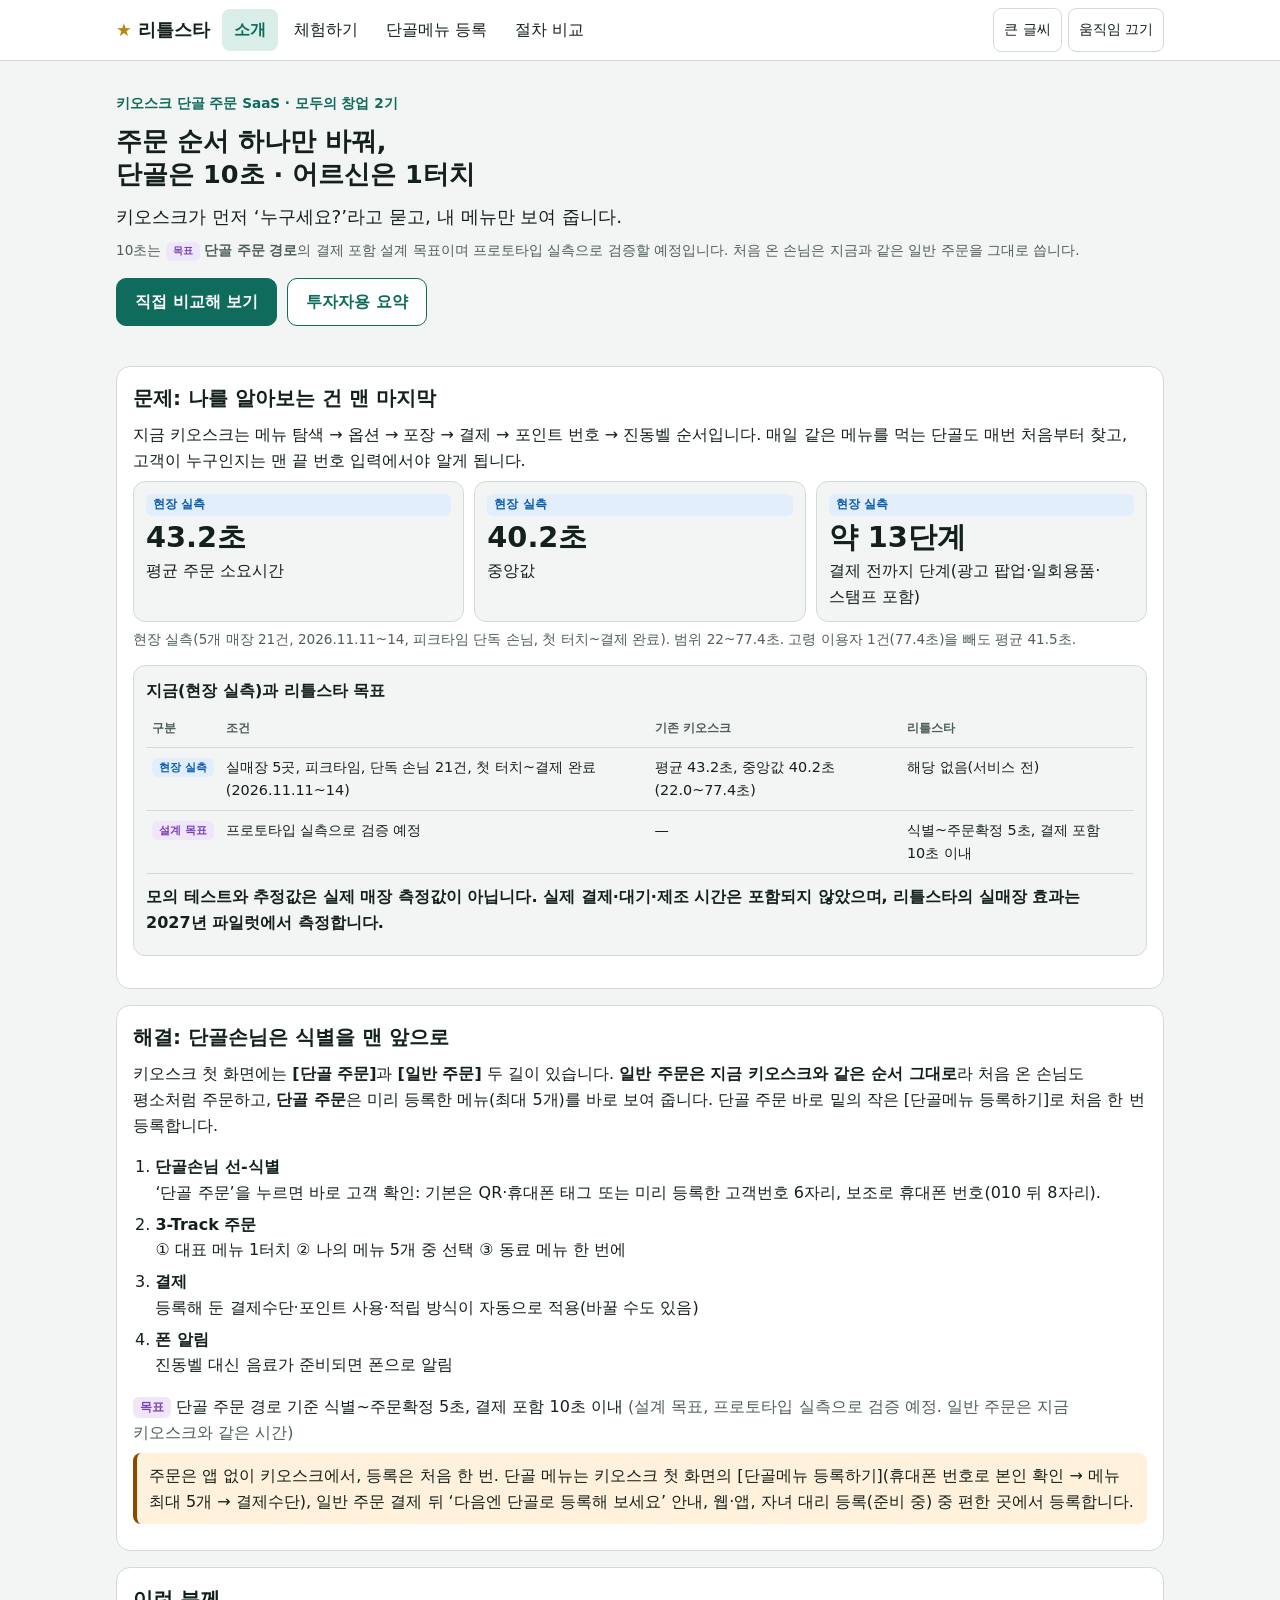
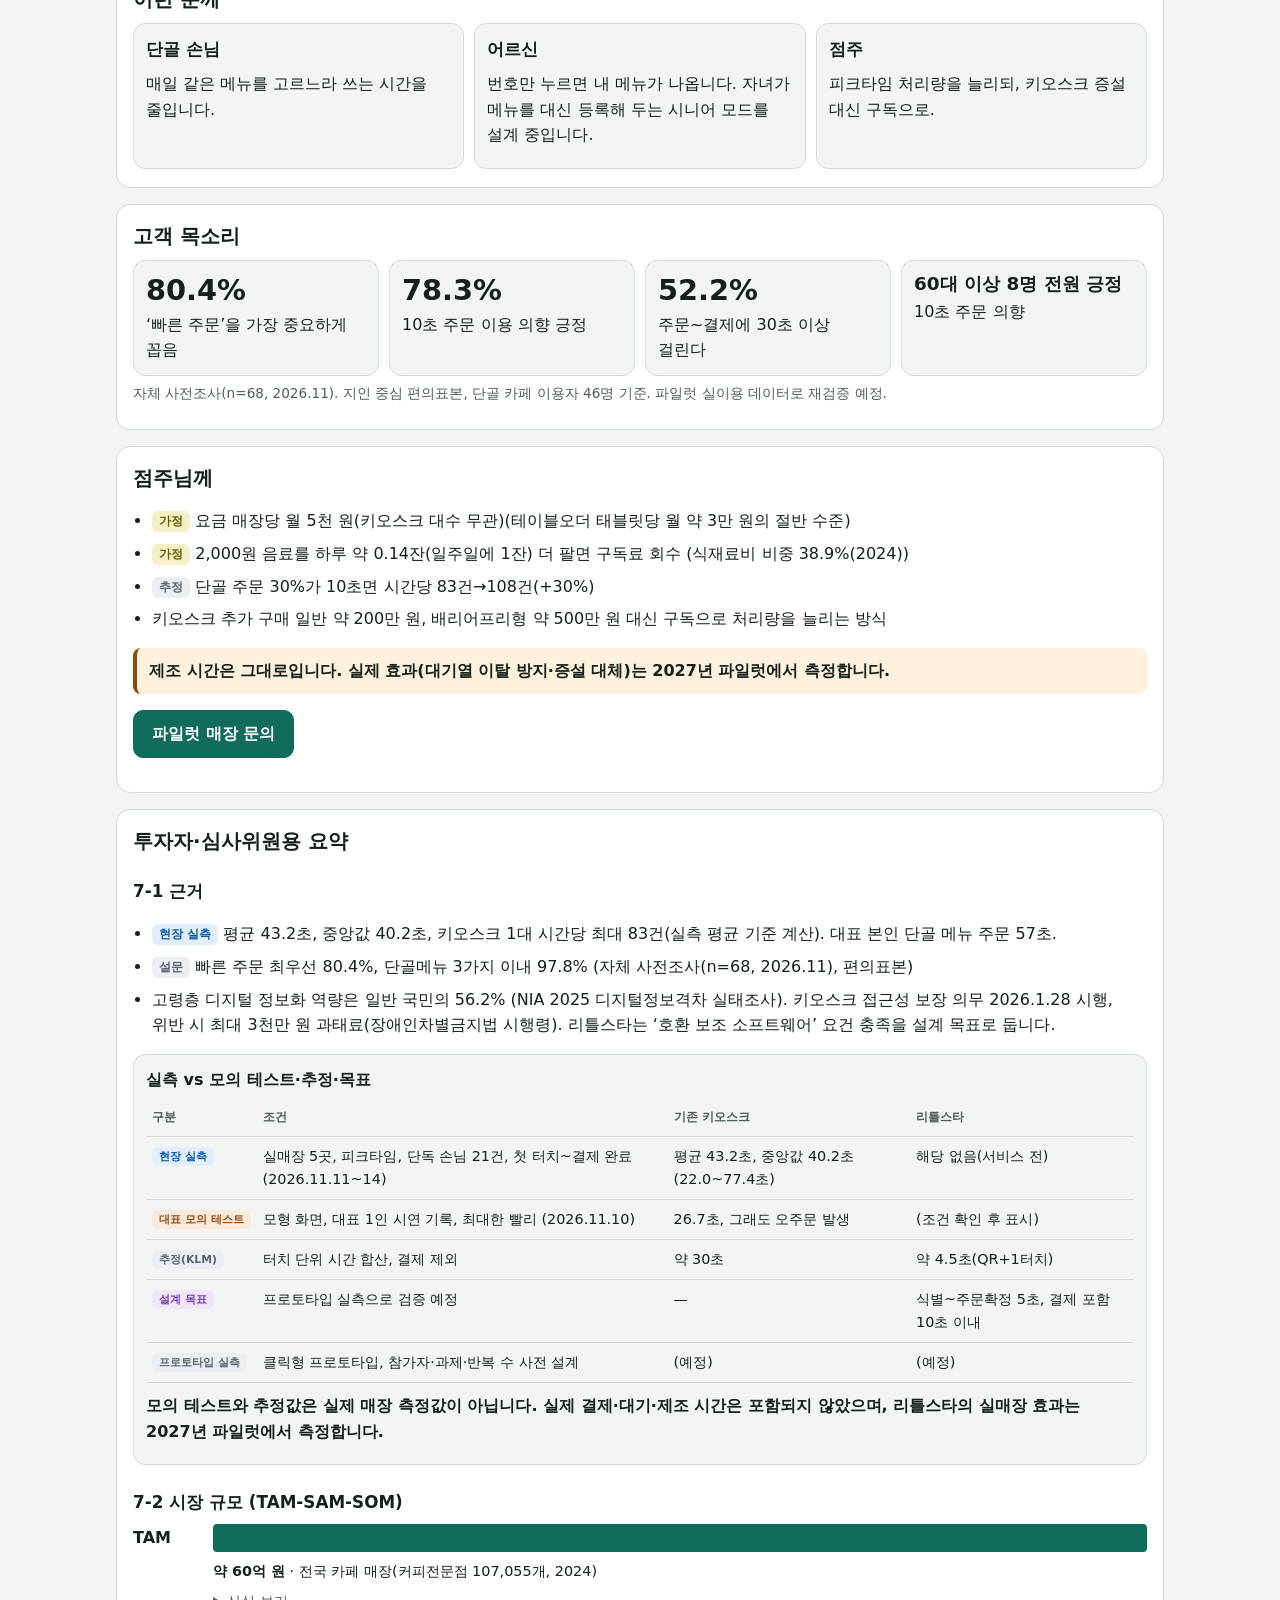
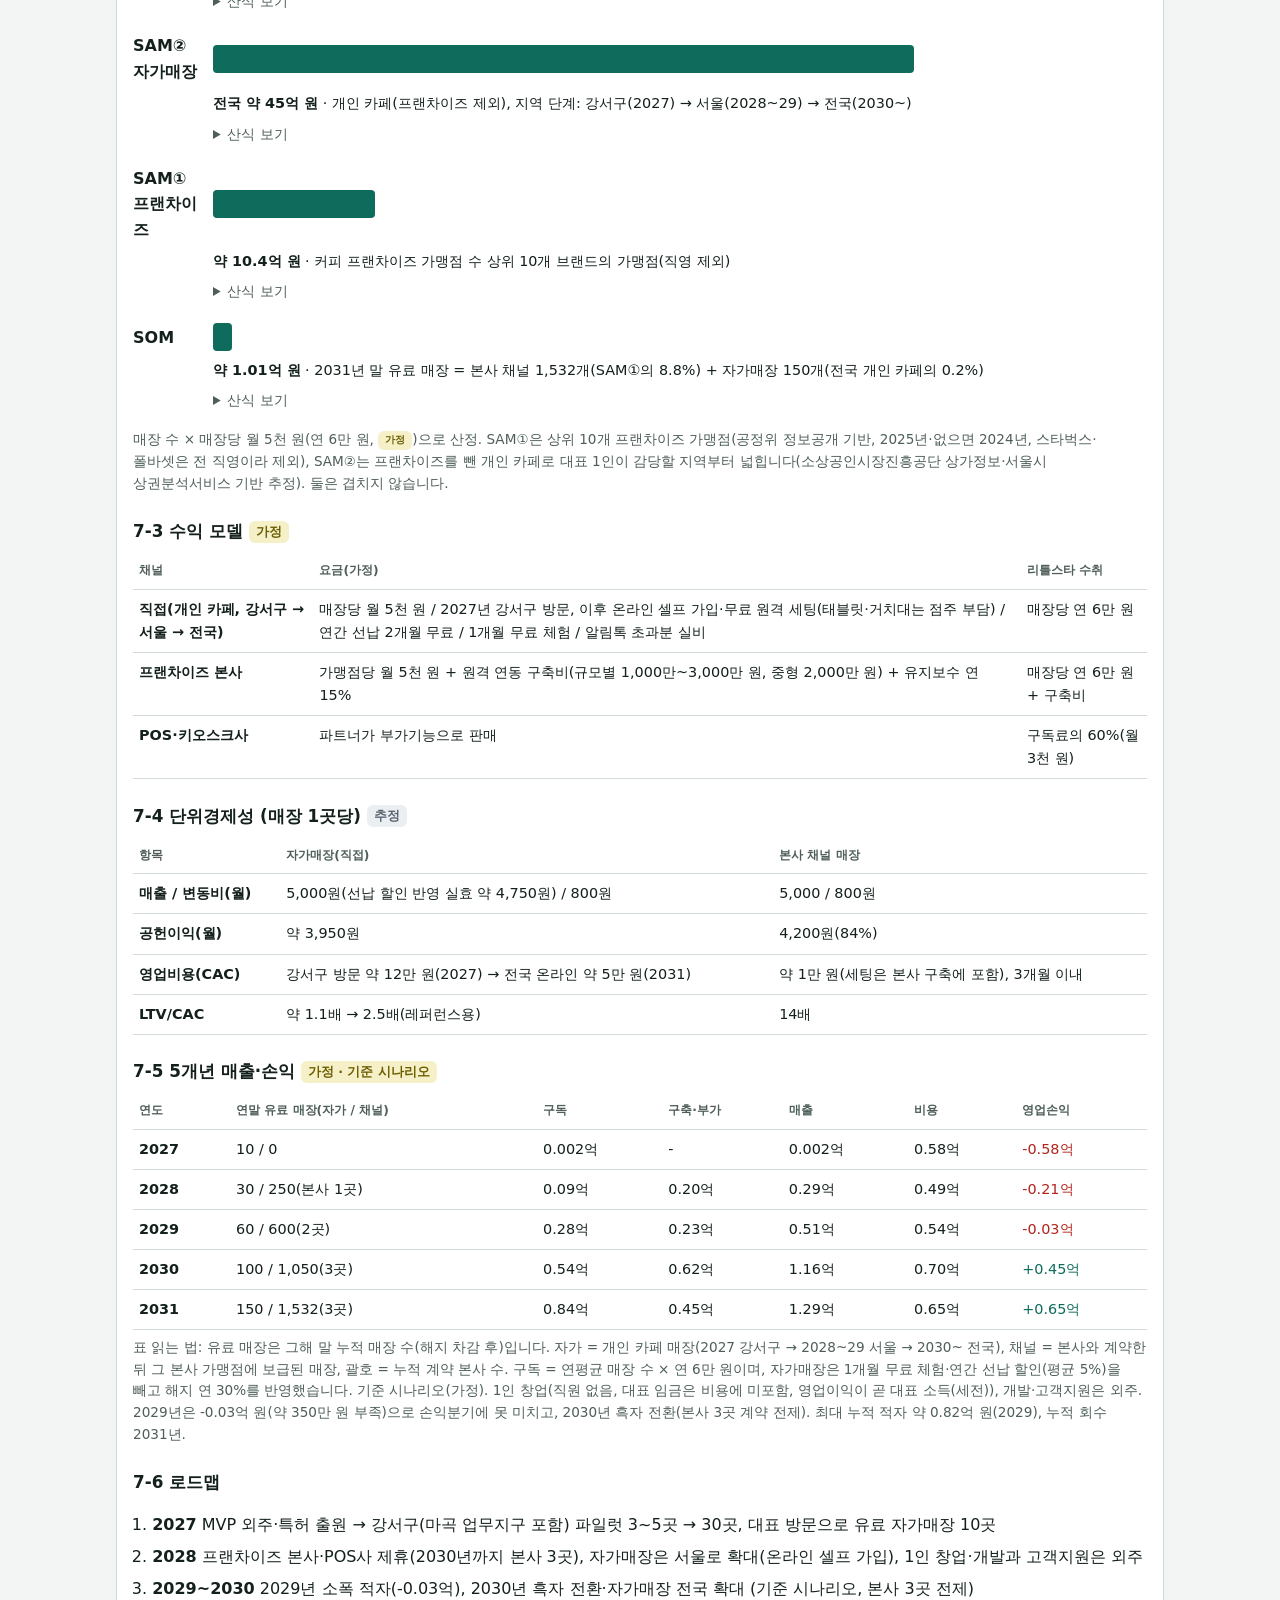
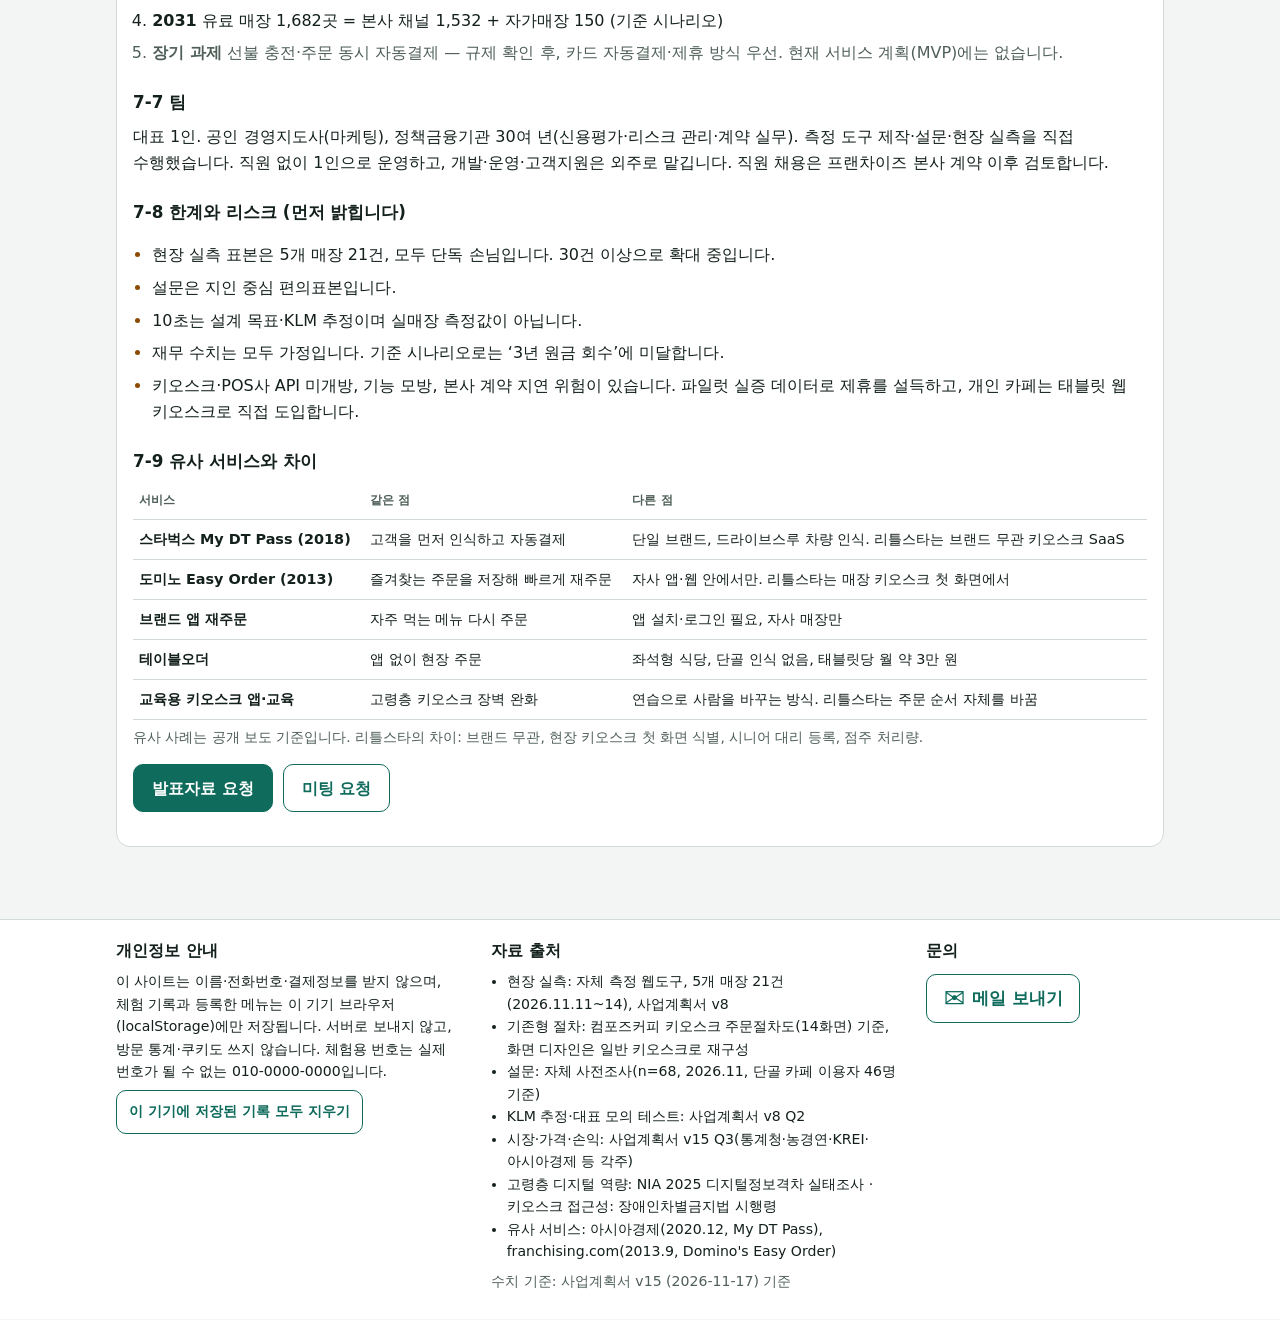
==== commit 34c5e41f: "웹 체험: 해결 섹션·주문 절차 비교 문구를 '단골손님 선-식별'로 정리 Co-Authored-By: Claude Opus 5.5 <noreply@anthropic.com> Cla" ====
--- a/index.html
+++ b/index.html
@@ -400,10 +400,10 @@
   </section>
 
   <section class="sec" aria-labelledby="h-solution">
-    <h2 id="h-solution">해결: 식별을 맨 앞으로</h2>
+    <h2 id="h-solution">해결: 단골손님은 식별을 맨 앞으로</h2>
     <p>키오스크 첫 화면에는 <b>[단골 주문]</b>과 <b>[일반 주문]</b> 두 길이 있습니다. <b>일반 주문은 지금 키오스크와 같은 순서 그대로</b>라 처음 온 손님도 평소처럼 주문하고, <b>단골 주문</b>은 미리 등록한 메뉴(최대 5개)를 바로 보여 줍니다. 단골 주문 바로 밑의 작은 [단골메뉴 등록하기]로 처음 한 번 등록합니다.</p>
     <ol class="flow">
-      <li><b>선-식별</b><span>‘단골 주문’을 누르면 바로 고객 확인: 기본은 QR·휴대폰 태그 또는 미리 등록한 고객번호 6자리, 보조로 휴대폰 번호(010 뒤 8자리).</span></li>
+      <li><b>단골손님 선-식별</b><span>‘단골 주문’을 누르면 바로 고객 확인: 기본은 QR·휴대폰 태그 또는 미리 등록한 고객번호 6자리, 보조로 휴대폰 번호(010 뒤 8자리).</span></li>
       <li><b>3-Track 주문</b><span>① 대표 메뉴 1터치 ② 나의 메뉴 5개 중 선택 ③ 동료 메뉴 한 번에</span></li>
       <li><b>결제</b><span>등록해 둔 결제수단·포인트 사용·적립 방식이 자동으로 적용(바꿀 수도 있음)</span></li>
       <li><b>폰 알림</b><span>진동벨 대신 음료가 준비되면 폰으로 알림</span></li>
@@ -548,7 +548,7 @@
       <ol>
         <li class="ident">★ 단골 주문 → 고객 확인 (QR·태그 / 고객번호 6자리 / 보조: 휴대폰 번호)</li><li>나의 메뉴 확인 → 주문하기(1터치, 수량 ± 가능)</li><li>등록한 결제수단이 자동 선택된 화면에서 [결제하기]</li><li>폰 알림(진동벨 대신)</li>
       </ol>
-      <p class="move" aria-hidden="true">식별이 11번째 → 1번째로</p>
+      <p class="move" aria-hidden="true">단골주문은 식별이 11번째 → 1번째로</p>
     </div>
   </div>
   <p class="foot">기존형 단계는 A매장 키오스크 주문절차도(14화면)를 바탕으로 정리했습니다. 체험 페이지의 기존형 화면은 이 순서를 그대로 따릅니다(특정 브랜드 디자인 아님).</p>
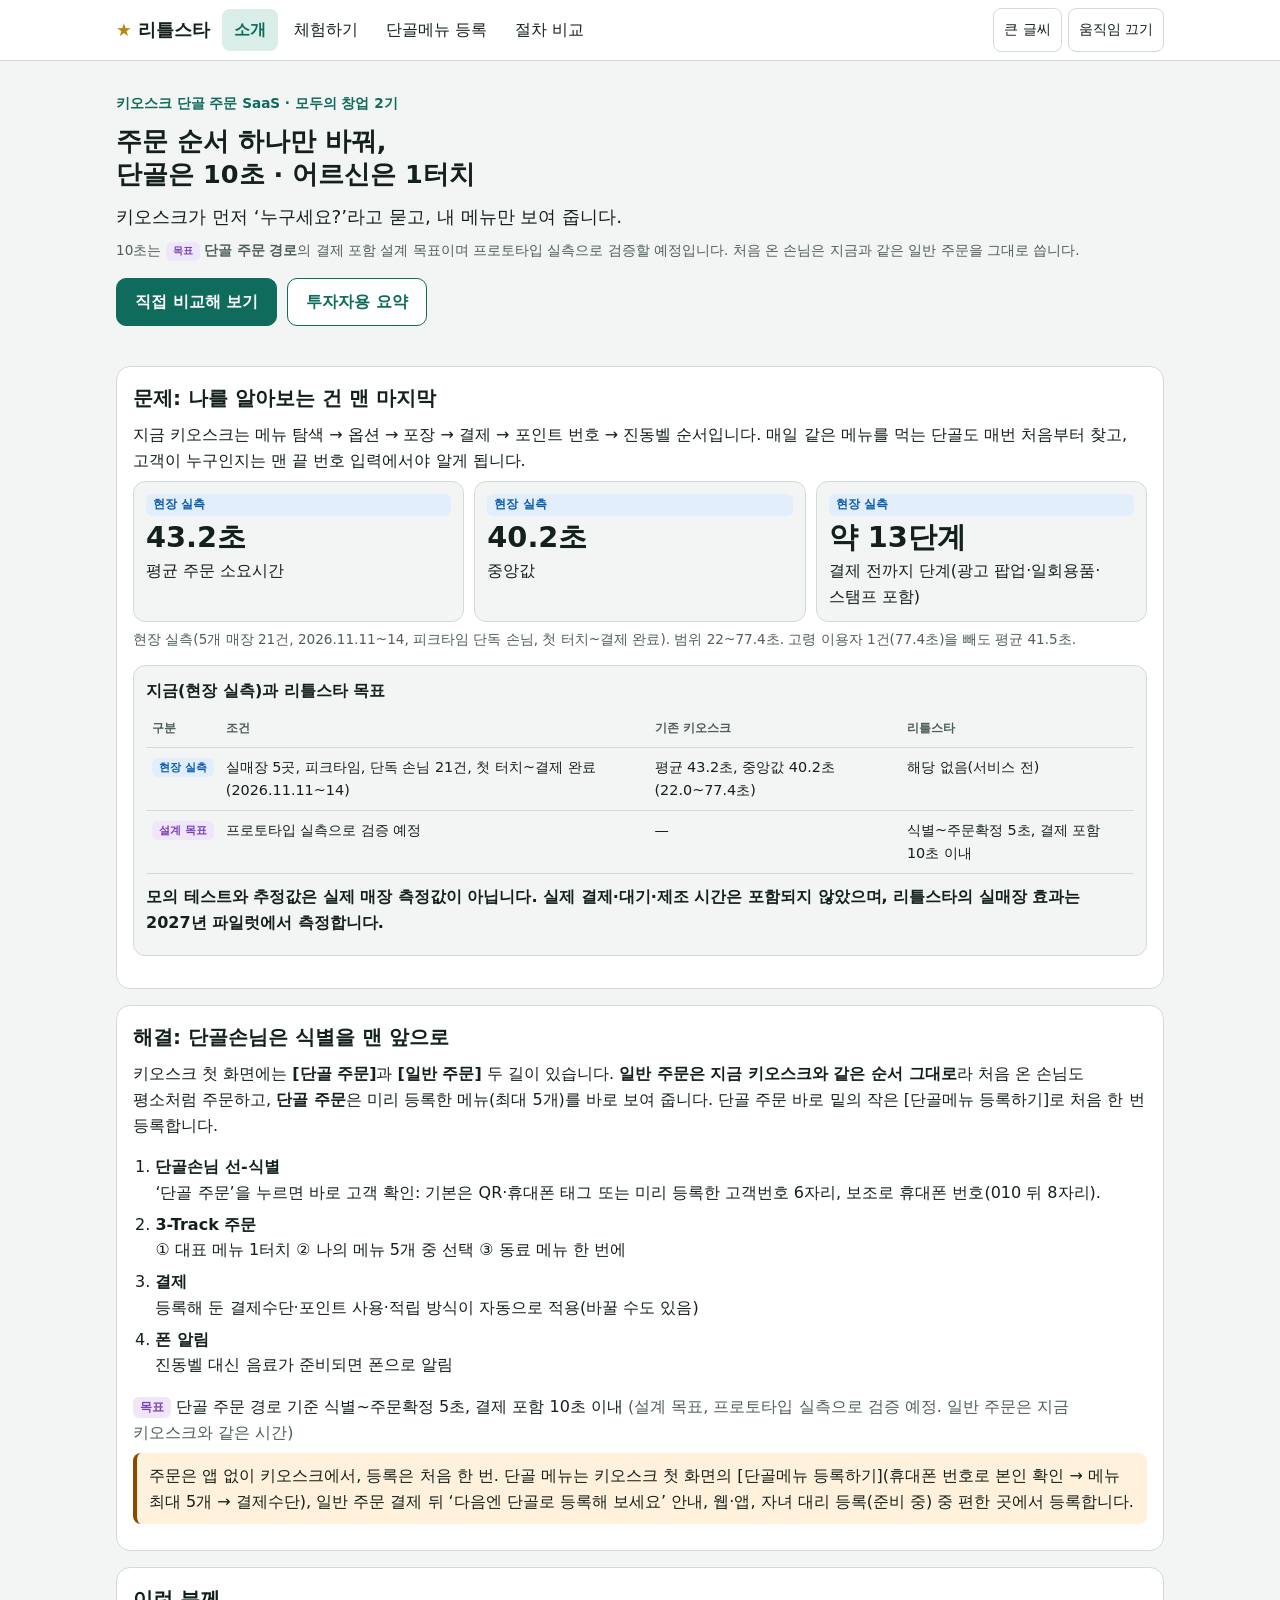
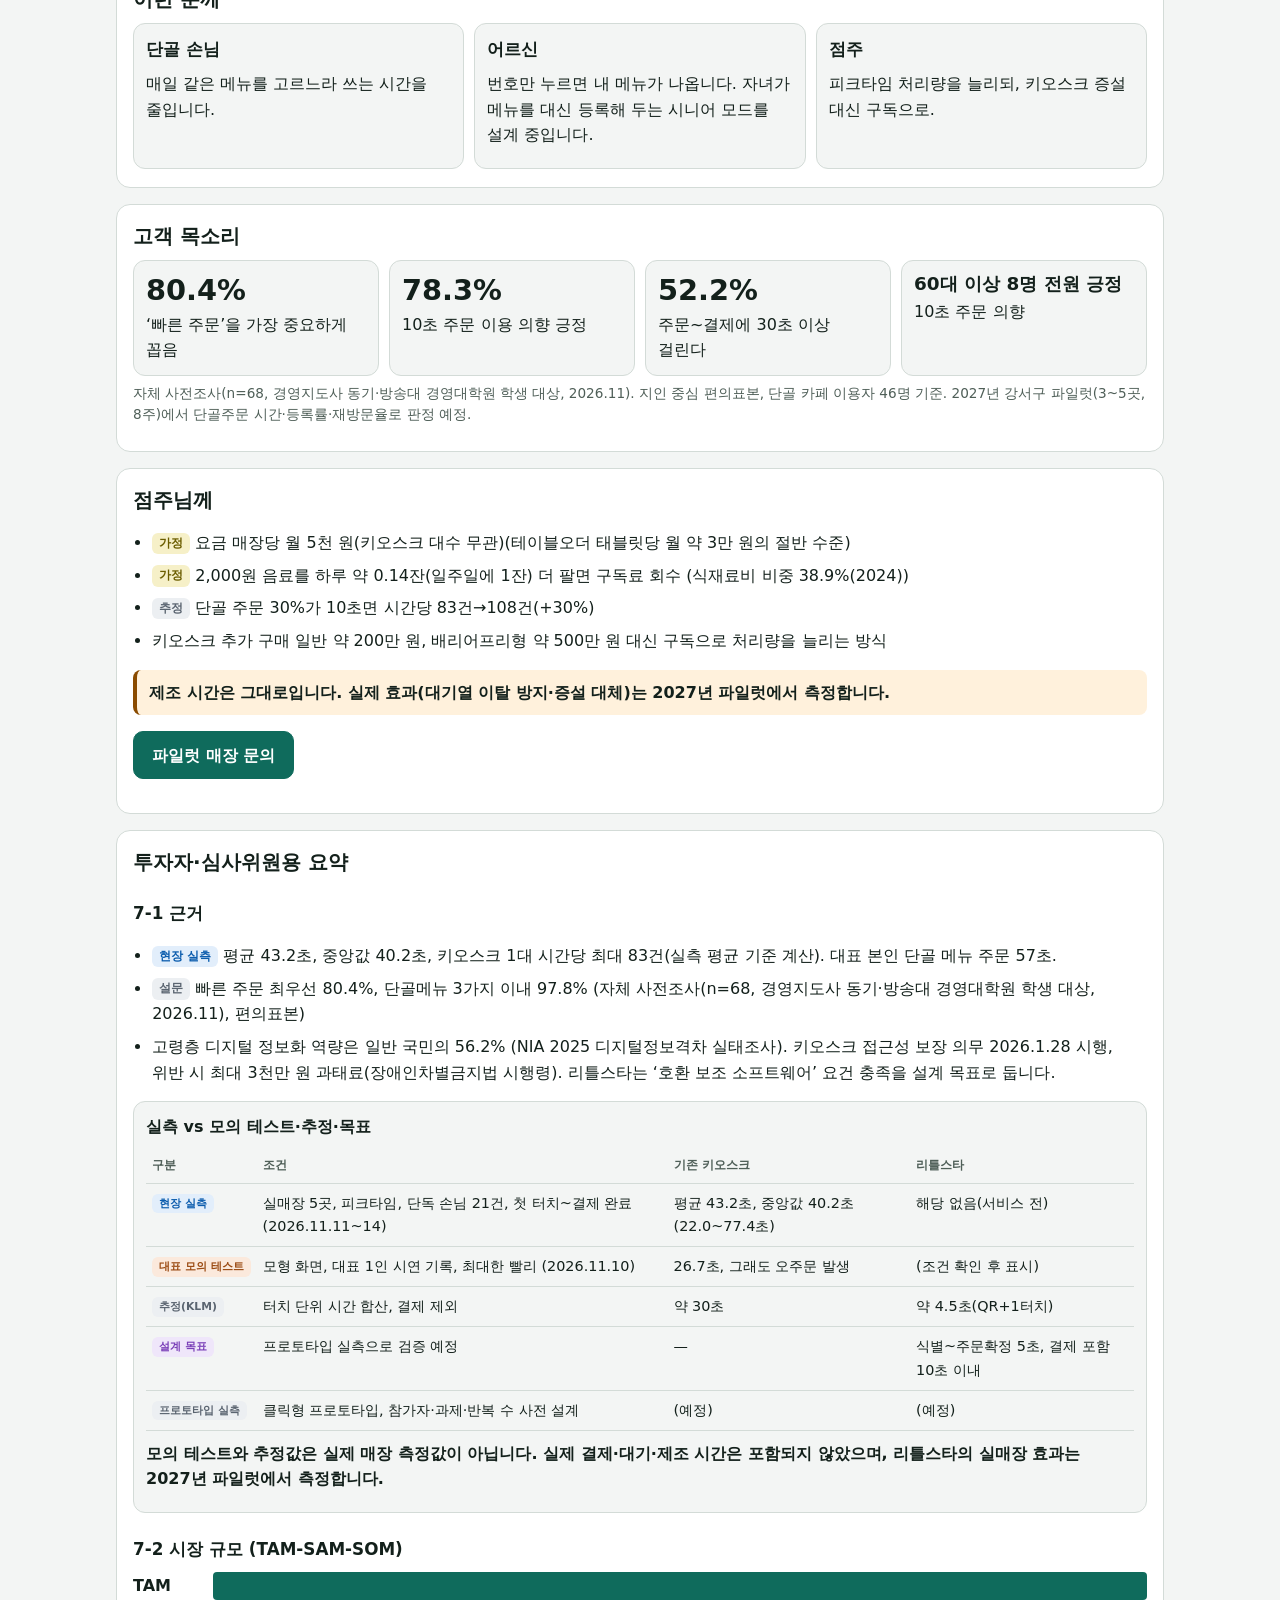
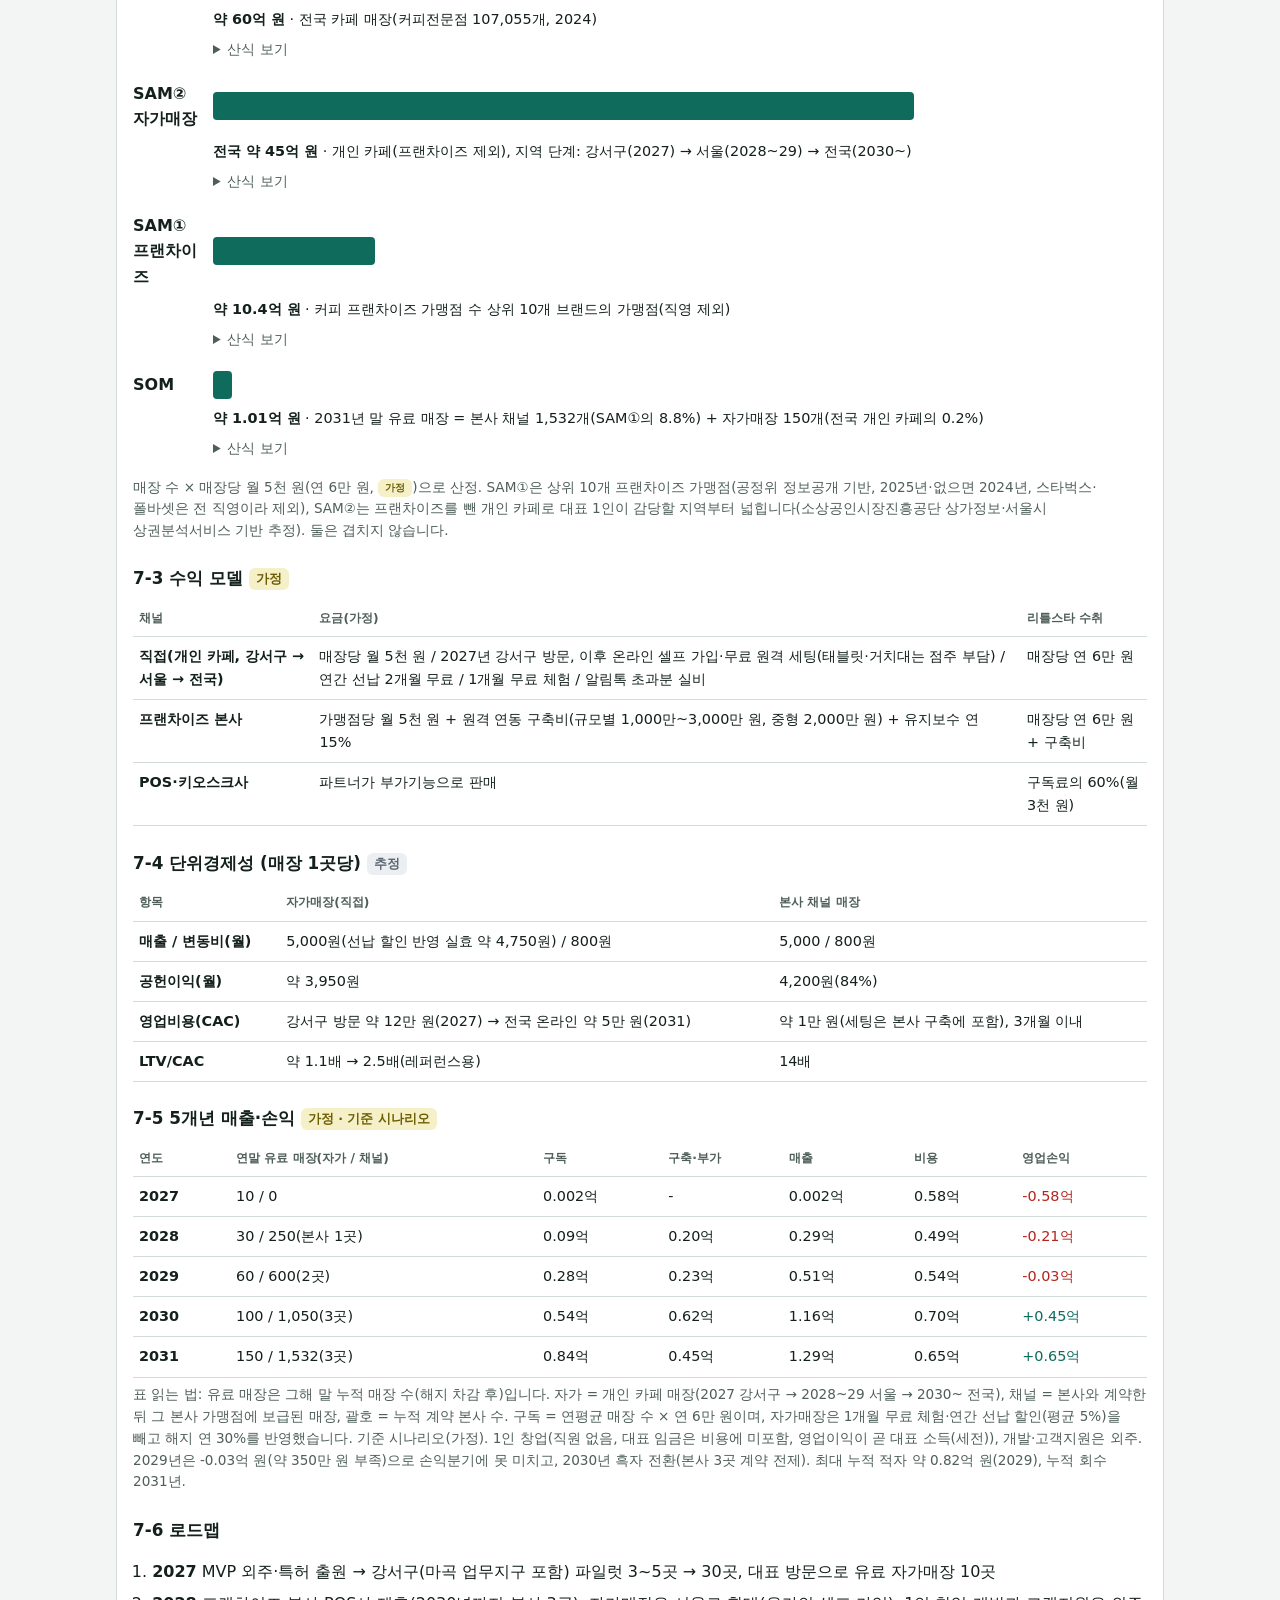
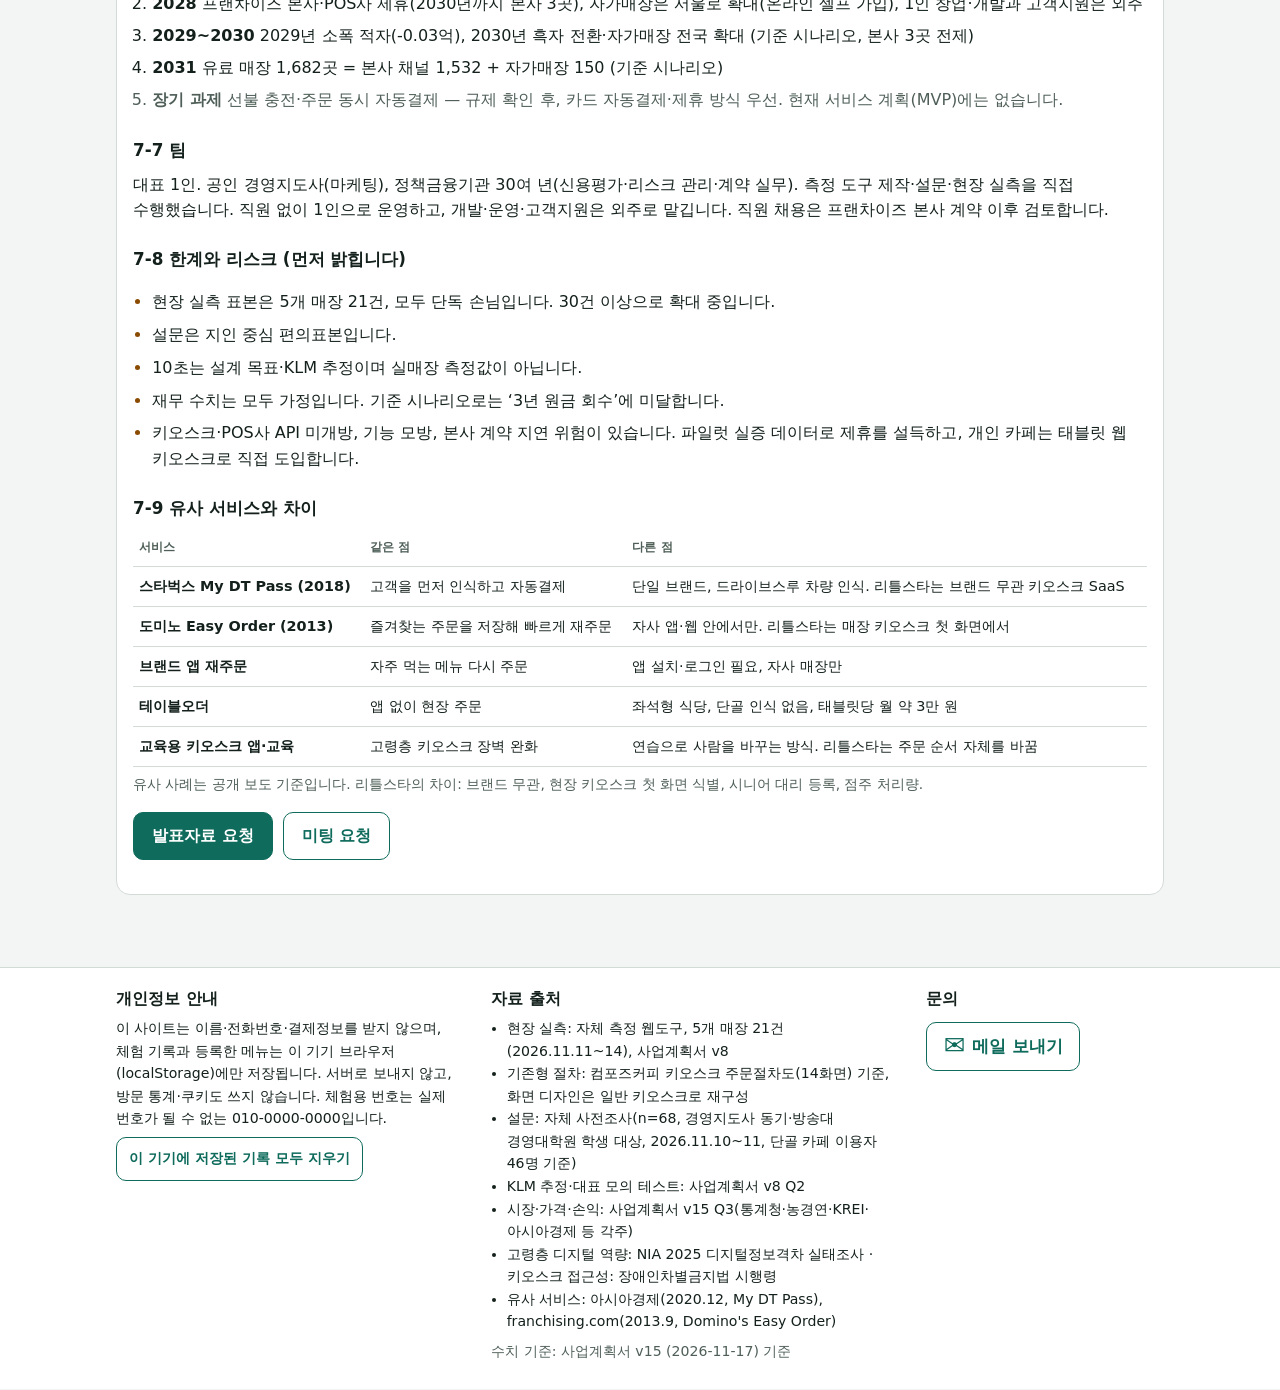
==== commit 6e1a5c14: "웹 체험: 설문 표기에 응답자 구성(경영지도사 동기·방송대 경영대학원 학생)과 파일럿 판정 계획 반영 Co-Authored-By: Claude Opus 5.5 <noreply@an" ====
--- a/index.html
+++ b/index.html
@@ -577,7 +577,7 @@
       <ul class="src">
         <li>현장 실측: 자체 측정 웹도구, 5개 매장 21건(2026.11.11~14), 사업계획서 v8</li>
         <li>기존형 절차: 컴포즈커피 키오스크 주문절차도(14화면) 기준, 화면 디자인은 일반 키오스크로 재구성</li>
-        <li>설문: 자체 사전조사(n=68, 2026.11, 단골 카페 이용자 46명 기준)</li>
+        <li>설문: 자체 사전조사(n=68, 경영지도사 동기·방송대 경영대학원 학생 대상, 2026.11.10~11, 단골 카페 이용자 46명 기준)</li>
         <li>KLM 추정·대표 모의 테스트: 사업계획서 v8 Q2</li>
         <li>시장·가격·손익: 사업계획서 v15 Q3(통계청·농경연·KREI·아시아경제 등 각주)</li>
         <li>고령층 디지털 역량: NIA 2025 디지털정보격차 실태조사 · 키오스크 접근성: 장애인차별금지법 시행령</li>
@@ -647,11 +647,11 @@
   },
 
   survey: {
-    label: "자체 사전조사(n=68, 2026.11)",
+    label: "자체 사전조사(n=68, 경영지도사 동기·방송대 경영대학원 학생 대상, 2026.11)",
     n: 68, regulars: 46,
     fastFirst: 80.4, tenSecPositive: 78.3, over30s: 52.2, within3menus: 97.8,
     senior60Positive: "60대 이상 8명 전원 긍정", autoChargePositive: 39.1,
-    note: "지인 중심 편의표본, 단골 카페 이용자 46명 기준. 파일럿 실이용 데이터로 재검증 예정"
+    note: "지인 중심 편의표본, 단골 카페 이용자 46명 기준. 2027년 강서구 파일럿(3~5곳, 8주)에서 단골주문 시간·등록률·재방문율로 판정 예정"
   },
 
   regulation: {
